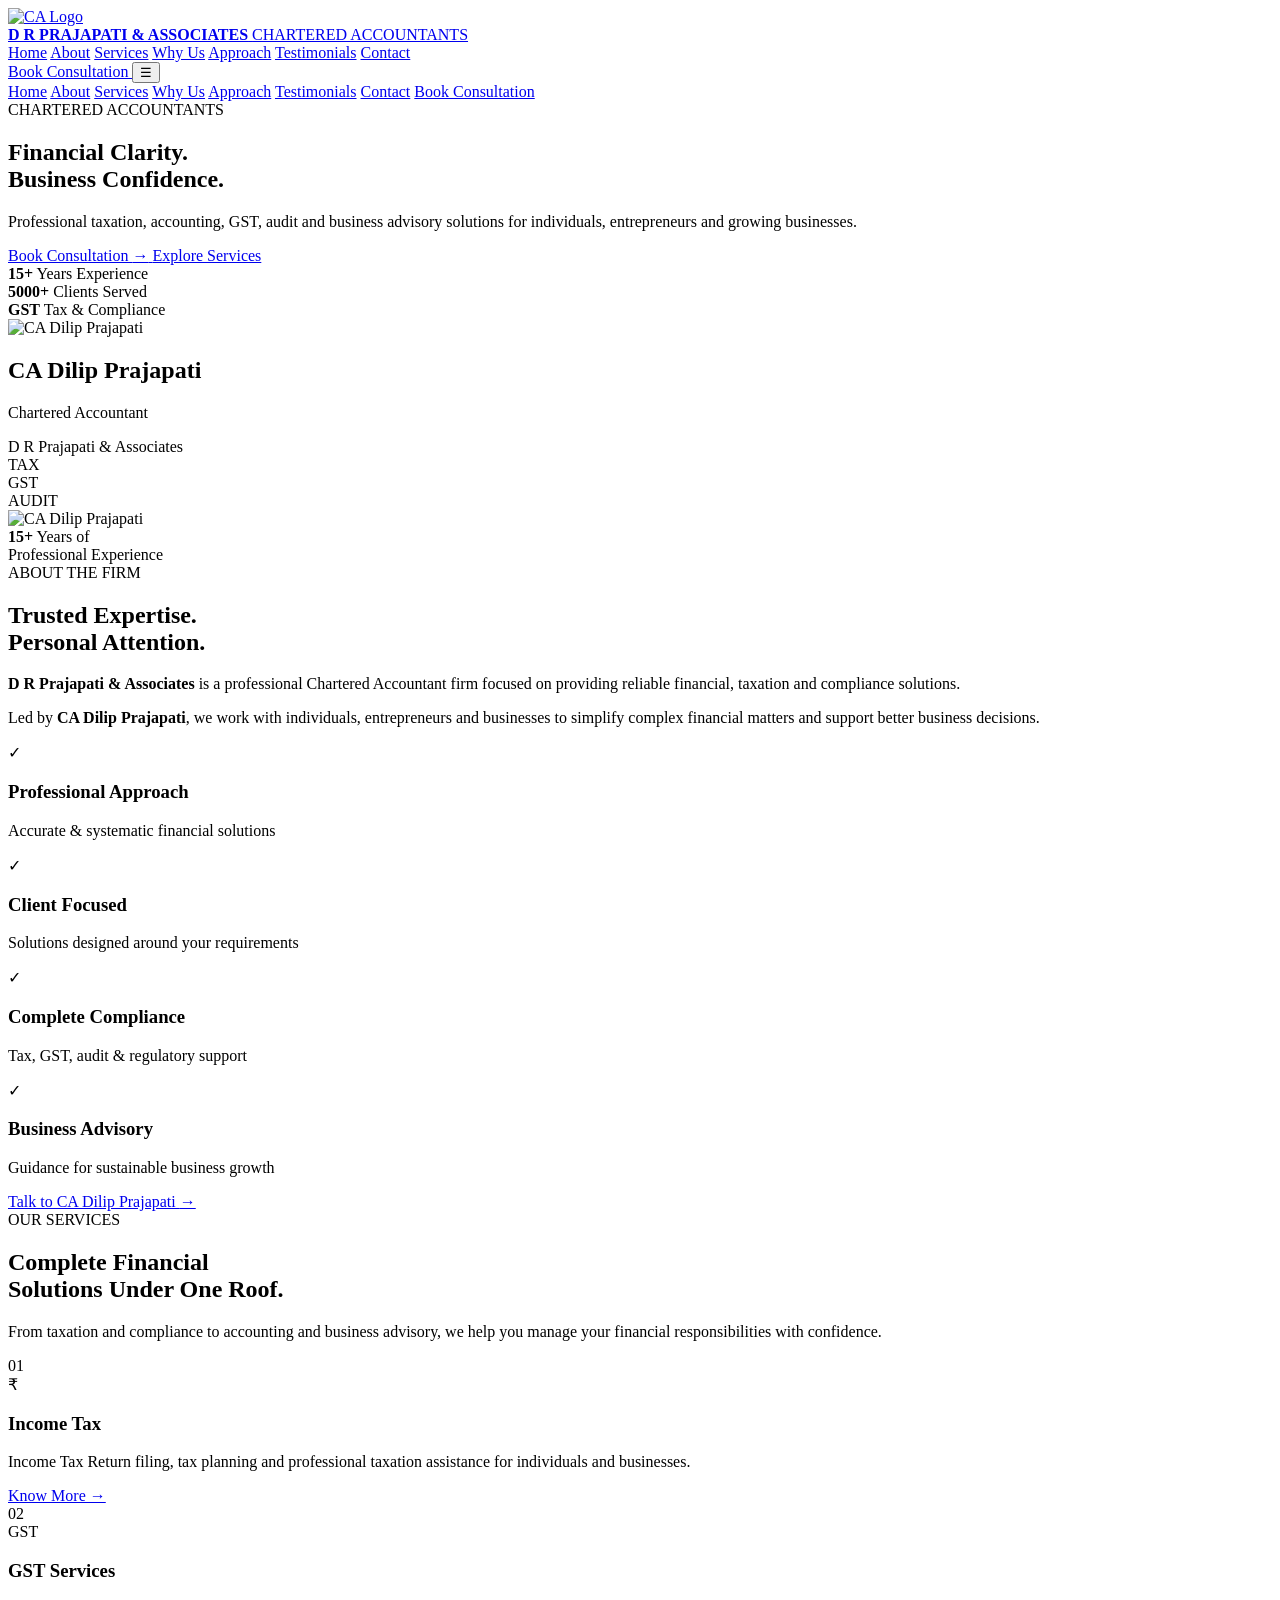
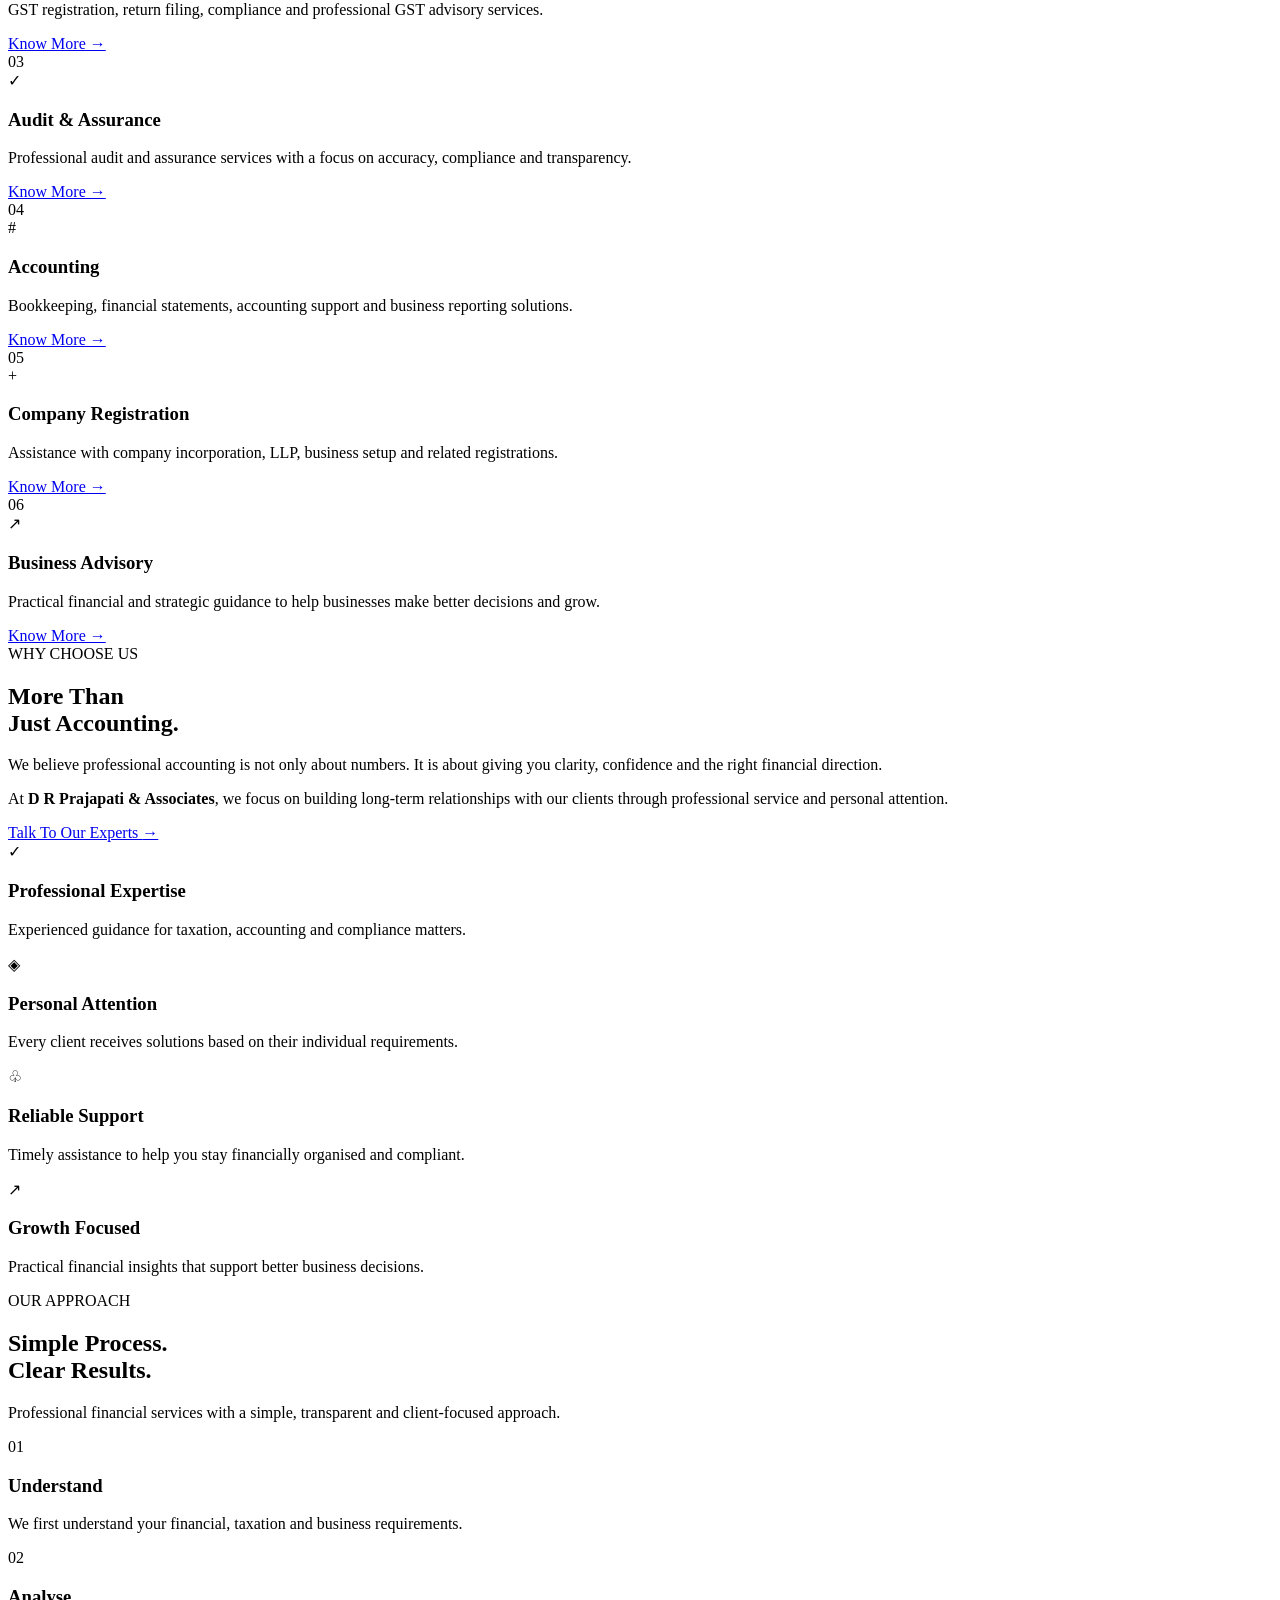
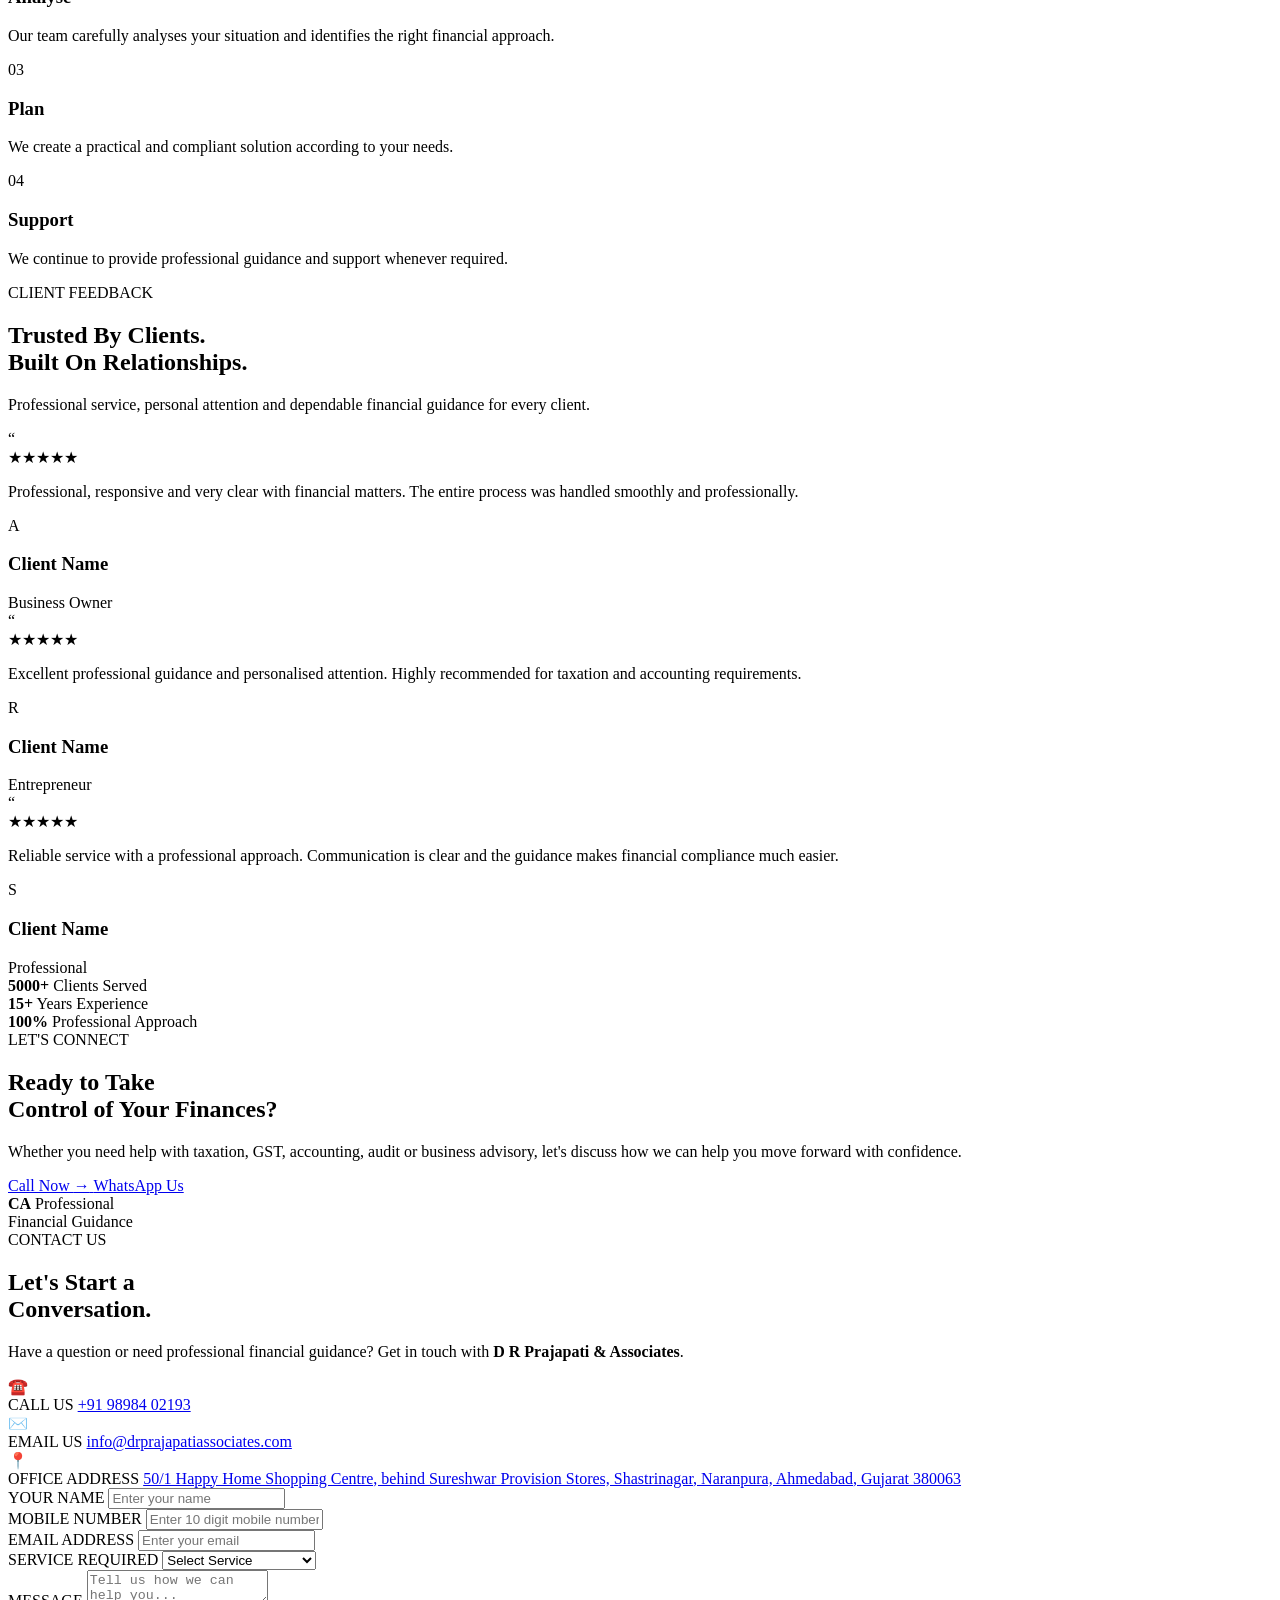
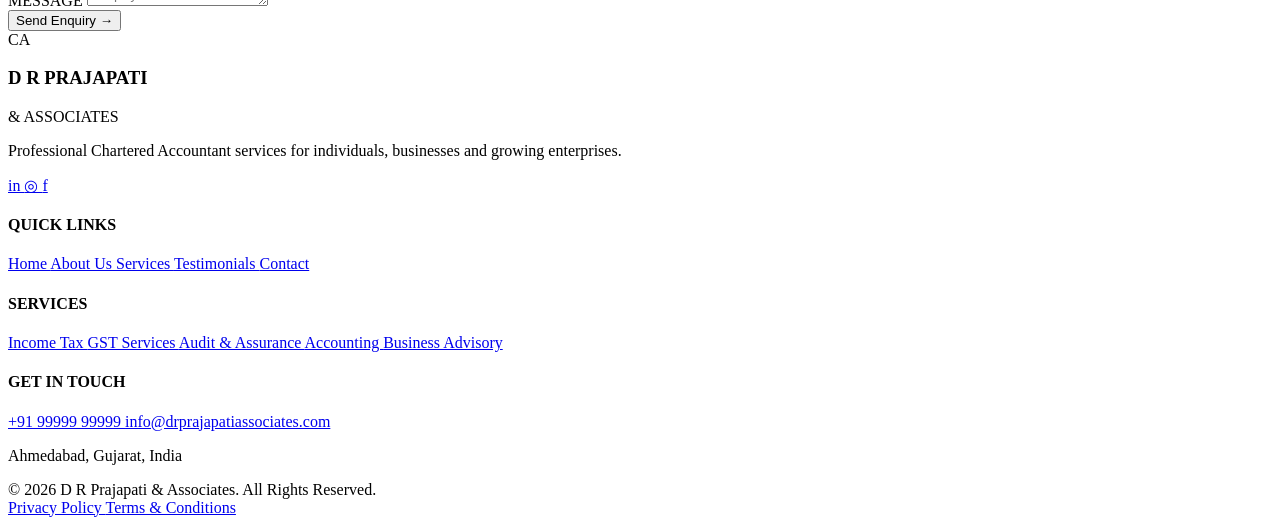
==== index.html @ f6b174c1 "Rename CAWEB NEW/index.html to index.html" ====
<!DOCTYPE html>
<html lang="en">

<head>

    <!-- ================= SEO ================= -->

<title>D R Prajapati & Associates | Chartered Accountants</title>

<meta name="description"
      content="D R Prajapati & Associates is a professional Chartered Accountant firm providing taxation, accounting, GST, audit and business advisory services for individuals, entrepreneurs and businesses.">

<meta name="keywords"
      content="D R Prajapati & Associates, Chartered Accountant, CA Dilip Prajapati, CA firm, GST, Income Tax, Tax Consultant, Accounting, Audit, Business Advisory">

<meta name="author"
      content="D R Prajapati & Associates">

<meta name="robots"
      content="index, follow">

<meta name="viewport"
      content="width=device-width, initial-scale=1.0">

<link rel="canonical" href="https://www.yourwebsite.com/">

    <meta charset="UTF-8">
    <meta name="viewport" content="width=device-width, initial-scale=1.0">

    <link rel="icon" type="image/png" href="images/logo.png">

    <link rel="stylesheet" href="style.css">

    <!-- ================= SOCIAL SEO ================= -->

<meta property="og:title"
      content="D R Prajapati & Associates | Chartered Accountants">

<meta property="og:description"
      content="Professional taxation, accounting, GST, audit and business advisory solutions.">

<meta property="og:type" content="website">

<meta property="og:image"
      content="images/logo.png">

<meta property="og:url"
      content="https://www.yourwebsite.com/">
</head>

<body>

    <!-- ================= HEADER ================= -->

    <header class="navbar">

        <div class="nav-container">

            <a href="#home" class="brand">

                <img src="images/logo.png" alt="CA Logo">

                <div class="brand-text">
                    <strong>D R PRAJAPATI & ASSOCIATES</strong>
                    <span>CHARTERED ACCOUNTANTS</span>
                </div>

            </a>


            <nav class="nav-menu">

    <a href="#home" class="active">Home</a>

    <a href="#about">About</a>

    <a href="#services">Services</a>

    <a href="#why">Why Us</a>

    <a href="#approach">Approach</a>

    <a href="#testimonials">Testimonials</a>

    <a href="#contact">Contact</a>
</nav>


            <a href="#contactForm" class="consult-btn">
                Book Consultation
            </a>
    <button class="mobile-menu-btn" id="mobileMenuBtn" type="button">
    ☰
</button>
        </div>
        <div class="mobile-menu" id="mobileMenu">

    <a href="#home">Home</a>
    <a href="#about">About</a>
    <a href="#services">Services</a>
    <a href="#why">Why Us</a>
    <a href="#approach">Approach</a>
    <a href="#testimonials">Testimonials</a>
    <a href="#contact">Contact</a>

    <a href="#contactForm" class="mobile-consult-btn">
        Book Consultation
    </a>

</div>

    </header>


    <!-- ================= HERO ================= -->

    <section class="hero" id="home">

        <div class="hero-container">


            <!-- LEFT -->

            <div class="hero-content">

                <div class="eyebrow">
                    <span></span>
                    CHARTERED ACCOUNTANTS
                </div>


                <h1>
                    Financial Clarity.
                    <br>
                    <strong>Business Confidence.</strong>
                </h1>


                <p>
                    Professional taxation, accounting, GST, audit
                    and business advisory solutions for individuals,
                    entrepreneurs and growing businesses.
                </p>


                <div class="hero-buttons">

                    <a href="#contact" class="primary-btn">
                        Book Consultation
                        <span>→</span>
                    </a>

                    <a href="#services" class="secondary-btn">
                        Explore Services
                    </a>

                </div>


                <!-- STATS -->

                <div class="stats">

                    <div class="stat">
                        <strong>15+</strong>
                        <span>Years Experience</span>
                    </div>

                    <div class="divider"></div>

                    <div class="stat">
                        <strong>5000+</strong>
                        <span>Clients Served</span>
                    </div>

                    <div class="divider"></div>

                    <div class="stat">
                        <strong>GST</strong>
                        <span>Tax & Compliance</span>
                    </div>

                </div>

            </div>


            <!-- RIGHT PHOTO -->

            <div class="hero-visual">

                <div class="circle-bg"></div>

                <div class="outer-ring"></div>


                <div class="ca-photo">

                    <img
                        src="images/ca1.jpg"
                        alt="CA Dilip Prajapati"
                    >

                </div>


                <!-- PHOTO NAME -->

                <div class="ca-name">

                    <h2>CA Dilip Prajapati</h2>

                    <p>Chartered Accountant</p>

                    <span>D R Prajapati & Associates</span>

                </div>


                <!-- FLOATING TAGS -->

                <div class="service-tag tax">
                    TAX
                </div>

                <div class="service-tag gst">
                    GST
                </div>

                <div class="service-tag audit">
                    AUDIT
                </div>

            </div>

        </div>

    </section>


    <!-- ABOUT WILL COME NEXT -->

    <!-- ================= ABOUT ================= -->

<section class="about-section" id="about">

    <div class="about-container">

        <!-- LEFT IMAGE -->

        <div class="about-visual">

            <div class="about-shape"></div>

            <div class="about-photo">

                <img
                    src="images/ca2.jpg"
                    alt="CA Dilip Prajapati"
                >

            </div>

            <div class="about-experience">

                <strong>15+</strong>

                <span>Years of<br>Professional Experience</span>

            </div>

        </div>


        <!-- RIGHT CONTENT -->

        <div class="about-content">

            <div class="section-label">
                ABOUT THE FIRM
            </div>

            <h2>
                Trusted Expertise.
                <br>
                <strong>Personal Attention.</strong>
            </h2>

            <p class="about-intro">

                <strong>D R Prajapati & Associates</strong> is a
                professional Chartered Accountant firm focused on
                providing reliable financial, taxation and compliance
                solutions.

            </p>

            <p>

                Led by <strong>CA Dilip Prajapati</strong>, we work with
                individuals, entrepreneurs and businesses to simplify
                complex financial matters and support better business
                decisions.

            </p>


            <!-- HIGHLIGHTS -->

            <div class="about-highlights">

                <div class="highlight">

                    <div class="highlight-icon">
                        ✓
                    </div>

                    <div>
                        <h3>Professional Approach</h3>
                        <p>Accurate & systematic financial solutions</p>
                    </div>

                </div>


                <div class="highlight">

                    <div class="highlight-icon">
                        ✓
                    </div>

                    <div>
                        <h3>Client Focused</h3>
                        <p>Solutions designed around your requirements</p>
                    </div>

                </div>


                <div class="highlight">

                    <div class="highlight-icon">
                        ✓
                    </div>

                    <div>
                        <h3>Complete Compliance</h3>
                        <p>Tax, GST, audit & regulatory support</p>
                    </div>

                </div>


                <div class="highlight">

                    <div class="highlight-icon">
                        ✓
                    </div>

                    <div>
                        <h3>Business Advisory</h3>
                        <p>Guidance for sustainable business growth</p>
                    </div>

                </div>

            </div>


            <a href="#contact" class="about-button">
                Talk to CA Dilip Prajapati
                <span>→</span>
            </a>

        </div>

    </div>

</section>

<!-- ================= SERVICES ================= -->
 

<section class="services-section" id="services">

    <div class="services-container">

        <div class="services-heading">

            <div class="section-label">
                OUR SERVICES
            </div>

            <h2>
                Complete Financial
                <br>
                <strong>Solutions Under One Roof.</strong>
            </h2>

            <p>
                From taxation and compliance to accounting and
                business advisory, we help you manage your
                financial responsibilities with confidence.
            </p>

        </div>


        <div class="services-grid">


            <!-- 01 -->

            <div class="service-card featured">

                <div class="service-number">
                    01
                </div>

                <div class="service-icon">
                    ₹
                </div>

                <h3>
                    Income Tax
                </h3>

                <p>
                    Income Tax Return filing, tax planning and
                    professional taxation assistance for
                    individuals and businesses.
                </p>

                <a href="#contact">
                    Know More →
                </a>

            </div>


            <!-- 02 -->

            <div class="service-card">

                <div class="service-number">
                    02
                </div>

                <div class="service-icon">
                    GST
                </div>

                <h3>
                    GST Services
                </h3>

                <p>
                    GST registration, return filing, compliance
                    and professional GST advisory services.
                </p>

                <a href="#contact">
                    Know More →
                </a>

            </div>


            <!-- 03 -->

            <div class="service-card">

                <div class="service-number">
                    03
                </div>

                <div class="service-icon">
                    ✓
                </div>

                <h3>
                    Audit & Assurance
                </h3>

                <p>
                    Professional audit and assurance services
                    with a focus on accuracy, compliance and
                    transparency.
                </p>

                <a href="#contact">
                    Know More →
                </a>

            </div>


            <!-- 04 -->

            <div class="service-card">

                <div class="service-number">
                    04
                </div>

                <div class="service-icon">
                    #
                </div>

                <h3>
                    Accounting
                </h3>

                <p>
                    Bookkeeping, financial statements, accounting
                    support and business reporting solutions.
                </p>

                <a href="#contact">
                    Know More →
                </a>

            </div>


            <!-- 05 -->

            <div class="service-card">

                <div class="service-number">
                    05
                </div>

                <div class="service-icon">
                    +
                </div>

                <h3>
                    Company Registration
                </h3>

                <p>
                    Assistance with company incorporation, LLP,
                    business setup and related registrations.
                </p>

                <a href="#contact">
                    Know More →
                </a>

            </div>


            <!-- 06 -->

            <div class="service-card">

                <div class="service-number">
                    06
                </div>

                <div class="service-icon">
                    ↗
                </div>

                <h3>
                    Business Advisory
                </h3>

                <p>
                    Practical financial and strategic guidance
                    to help businesses make better decisions
                    and grow.
                </p>

                <a href="#contact">
                    Know More →
                </a>

            </div>

        </div>

    </div>

</section>

<!-- ================= WHY CHOOSE US ================= -->

<section class="why-section" id="why">

    <div class="why-container">

        <!-- LEFT -->

        <div class="why-content">

            <div class="section-label">
                WHY CHOOSE US
            </div>

            <h2>
                More Than
                <br>
                <strong>Just Accounting.</strong>
            </h2>

            <p>
                We believe professional accounting is not only about
                numbers. It is about giving you clarity, confidence
                and the right financial direction.
            </p>

            <p>
                At <strong>D R Prajapati & Associates</strong>, we focus
                on building long-term relationships with our clients
                through professional service and personal attention.
            </p>

            <a href="#contact" class="why-button">
                Talk To Our Experts
                <span>→</span>
            </a>

        </div>


        <!-- RIGHT -->

        <div class="why-grid">

            <div class="why-card">

                <div class="why-icon">
                    ✓
                </div>

                <h3>
                    Professional Expertise
                </h3>

                <p>
                    Experienced guidance for taxation,
                    accounting and compliance matters.
                </p>

            </div>


            <div class="why-card green-card">

                <div class="why-icon">
                    ◈
                </div>

                <h3>
                    Personal Attention
                </h3>

                <p>
                    Every client receives solutions
                    based on their individual requirements.
                </p>

            </div>


            <div class="why-card green-card">

                <div class="why-icon">
                    ♧
                </div>

                <h3>
                    Reliable Support
                </h3>

                <p>
                    Timely assistance to help you stay
                    financially organised and compliant.
                </p>

            </div>


            <div class="why-card">

                <div class="why-icon">
                    ↗
                </div>

                <h3>
                    Growth Focused
                </h3>

                <p>
                    Practical financial insights that
                    support better business decisions.
                </p>

            </div>

        </div>

    </div>

</section>
<!-- ================= OUR APPROACH ================= -->

<section class="approach-section" id="approach">

    <div class="approach-container">

        <div class="approach-heading">

            <div class="section-label">
                OUR APPROACH
            </div>

            <h2>
                Simple Process.
                <br>
                <strong>Clear Results.</strong>
            </h2>

            <p>
                Professional financial services with a simple,
                transparent and client-focused approach.
            </p>

        </div>


        <div class="approach-steps">

            <!-- STEP 01 -->

            <div class="approach-step">

                <div class="step-number">
                    01
                </div>

                <div class="step-line"></div>

                <div class="step-content">

                    <h3>
                        Understand
                    </h3>

                    <p>
                        We first understand your financial,
                        taxation and business requirements.
                    </p>

                </div>

            </div>


            <!-- STEP 02 -->

            <div class="approach-step">

                <div class="step-number">
                    02
                </div>

                <div class="step-line"></div>

                <div class="step-content">

                    <h3>
                        Analyse
                    </h3>

                    <p>
                        Our team carefully analyses your
                        situation and identifies the right
                        financial approach.
                    </p>

                </div>

            </div>


            <!-- STEP 03 -->

            <div class="approach-step">

                <div class="step-number">
                    03
                </div>

                <div class="step-line"></div>

                <div class="step-content">

                    <h3>
                        Plan
                    </h3>

                    <p>
                        We create a practical and compliant
                        solution according to your needs.
                    </p>

                </div>

            </div>


            <!-- STEP 04 -->

            <div class="approach-step">

                <div class="step-number">
                    04
                </div>

                <div class="step-content">

                    <h3>
                        Support
                    </h3>

                    <p>
                        We continue to provide professional
                        guidance and support whenever required.
                    </p>

                </div>

            </div>

        </div>

    </div>

</section>

    <!-- ================= TESTIMONIALS ================= -->

<section class="testimonials-section" id="testimonials">

    <div class="testimonials-container">

        <div class="testimonials-heading">

            <div class="section-label">
                CLIENT FEEDBACK
            </div>

            <h2>
                Trusted By Clients.
                <br>
                <strong>Built On Relationships.</strong>
            </h2>

            <p>
                Professional service, personal attention and
                dependable financial guidance for every client.
            </p>

        </div>


        <div class="testimonial-grid">

            <!-- TESTIMONIAL 1 -->

            <div class="testimonial-card">

                <div class="quote-mark">“</div>

                <div class="stars">
                    ★★★★★
                </div>

                <p class="testimonial-text">
                    Professional, responsive and very clear with
                    financial matters. The entire process was
                    handled smoothly and professionally.
                </p>

                <div class="client">

                    <div class="client-avatar">
                        A
                    </div>

                    <div>
                        <h3>Client Name</h3>
                        <span>Business Owner</span>
                    </div>

                </div>

            </div>


            <!-- TESTIMONIAL 2 -->

            <div class="testimonial-card featured-testimonial">

                <div class="quote-mark">“</div>

                <div class="stars">
                    ★★★★★
                </div>

                <p class="testimonial-text">
                    Excellent professional guidance and
                    personalised attention. Highly recommended
                    for taxation and accounting requirements.
                </p>

                <div class="client">

                    <div class="client-avatar">
                        R
                    </div>

                    <div>
                        <h3>Client Name</h3>
                        <span>Entrepreneur</span>
                    </div>

                </div>

            </div>


            <!-- TESTIMONIAL 3 -->

            <div class="testimonial-card">

                <div class="quote-mark">“</div>

                <div class="stars">
                    ★★★★★
                </div>

                <p class="testimonial-text">
                    Reliable service with a professional approach.
                    Communication is clear and the guidance makes
                    financial compliance much easier.
                </p>

                <div class="client">

                    <div class="client-avatar">
                        S
                    </div>

                    <div>
                        <h3>Client Name</h3>
                        <span>Professional</span>
                    </div>

                </div>

            </div>

        </div>


        <!-- TRUST STRIP -->

        <div class="testimonial-trust">

            <div>
                <strong>5000+</strong>
                <span>Clients Served</span>
            </div>

            <div>
                <strong>15+</strong>
                <span>Years Experience</span>
            </div>

            <div>
                <strong>100%</strong>
                <span>Professional Approach</span>
            </div>

        </div>

    </div>

</section>

   <!-- ================= CTA + CONTACT ================= -->

<section class="contact-section" id="contact">

    <!-- CTA -->

    <div class="cta-box">

        <div class="cta-content">

            <div class="section-label">
                LET'S CONNECT
            </div>

            <h2>
                Ready to Take
                <br>
                <strong>Control of Your Finances?</strong>
            </h2>

            <p>
                Whether you need help with taxation, GST, accounting,
                audit or business advisory, let's discuss how we can
                help you move forward with confidence.
            </p>

            <div class="cta-buttons">

                <a href="tel:+919316481061" class="cta-primary">
                    Call Now
                    <span>→</span>
                </a>

                <a href="https://wa.me/919316481061"
                   class="cta-secondary"
                   target="_blank">
                    WhatsApp Us
                </a>

            </div>

        </div>

        <div class="cta-decoration">

            <div class="cta-circle"></div>

            <div class="cta-badge">
                <strong>CA</strong>
                <span>Professional<br>Financial Guidance</span>
            </div>

        </div>

    </div>


    <!-- CONTACT -->

    <div class="contact-container">

        <!-- LEFT -->

        <div class="contact-info">

            <div class="section-label">
                CONTACT US
            </div>

            <h2>
                Let's Start a
                <br>
                <strong>Conversation.</strong>
            </h2>

            <p>
                Have a question or need professional financial
                guidance? Get in touch with
                <strong>D R Prajapati & Associates</strong>.
            </p>


            <div class="contact-details">

                <!-- PHONE -->

                <div class="contact-item">

                    <div class="contact-icon">
                        ☎️
                    </div>

                    <div>
                        <span>CALL US</span>
                        <a href="tel:+919999999999">
                            +91 98984 02193
                        </a>
                    </div>

                </div>


                <!-- EMAIL -->

                <div class="contact-item">

                    <div class="contact-icon">
                        ✉️
                    </div>

                    <div>
                        <span>EMAIL US</span>
                        <a href="mailto:info@drprajapatiassociates.com">
                            info@drprajapatiassociates.com
                        </a>
                    </div>

                </div>


                <!-- ADDRESS -->

                <div class="contact-item">
    <div class="contact-icon">
        📍
    </div>

    <div>
        <span>OFFICE ADDRESS</span>

        <a
            href="https://maps.app.goo.gl/WDJ8i8mLW8AB9NQh6"
            target="_blank"
            rel="noopener noreferrer"
            class="address-link"
        >
            50/1 Happy Home Shopping Centre, behind Sureshwar Provision Stores, Shastrinagar, Naranpura, Ahmedabad, Gujarat 380063
        </a>
    </div>
</div>

            </div>

        </div>


        <!-- RIGHT FORM -->

        <form id="contactForm">

    <div class="form-row">

        <div class="form-group">
            <label>YOUR NAME</label>
            <input
                type="text"
                id="name"
                placeholder="Enter your name"
                required
            >
        </div>

        <div class="form-group">
            <label>MOBILE NUMBER</label>
            <input
    type="tel"
    id="phone"
    placeholder="Enter 10 digit mobile number"
    inputmode="numeric"
    pattern="[0-9]{10}"
    maxlength="10"
    required
>
        </div>

    </div>


    <div class="form-row">

        <div class="form-group">
            <label>EMAIL ADDRESS</label>
            <input
                type="email"
                id="email"
                placeholder="Enter your email"
                required
            >
        </div>

        <div class="form-group">
            <label>SERVICE REQUIRED</label>

            <select id="service" required>

                <option value="">Select Service</option>

                <option>Income Tax</option>
                <option>GST</option>
                <option>Accounting</option>
                <option>Audit</option>
                <option>Company Registration</option>
                <option>ROC Compliance</option>
                <option>Business Advisory</option>
                <option>Other</option>

            </select>

        </div>

    </div>


    <div class="form-group">

        <label>MESSAGE</label>

        <textarea
            id="message"
            placeholder="Tell us how we can help you..."
            required
        ></textarea>

    </div>


    <button
        type="submit"
        class="form-submit"
    >
        Send Enquiry
        <span>→</span>
    </button>

</form>

    </div>

</section>


    <script src="script.js"></script>
    <!-- ================= FOOTER ================= -->

<footer class="site-footer">

    <div class="footer-container">

        <!-- BRAND -->

        <div class="footer-brand">

            <div class="footer-logo">

                <div class="footer-logo-mark">
                    CA
                </div>

                <div>
                    <h3>D R PRAJAPATI</h3>
                    <span>& ASSOCIATES</span>
                </div>

            </div>

            <p>
                Professional Chartered Accountant services for
                individuals, businesses and growing enterprises.
            </p>

            <div class="footer-socials">

                <a href="#" aria-label="LinkedIn">
                    in
                </a>

                <a href="#" aria-label="Instagram">
                    ◎
                </a>

                <a href="#" aria-label="Facebook">
                    f
                </a>

            </div>

        </div>


        <!-- QUICK LINKS -->

        <div class="footer-column">

            <h4>
                QUICK LINKS
            </h4>

            <a href="#home">
                Home
            </a>

            <a href="#about">
                About Us
            </a>

            <a href="#services">
                Services
            </a>

            <a href="#testimonials">
                Testimonials
            </a>

            <a href="#contact">
                Contact
            </a>

        </div>


        <!-- SERVICES -->

        <div class="footer-column">

            <h4>
                SERVICES
            </h4>

            <a href="#services">
                Income Tax
            </a>

            <a href="#services">
                GST Services
            </a>

            <a href="#services">
                Audit & Assurance
            </a>

            <a href="#services">
                Accounting
            </a>

            <a href="#services">
                Business Advisory
            </a>

        </div>


        <!-- CONTACT -->

        <div class="footer-column footer-contact">

            <h4>
                GET IN TOUCH
            </h4>

            <a href="tel:+919999999999">
                +91 99999 99999
            </a>

            <a href="mailto:info@drprajapatiassociates.com">
                info@drprajapatiassociates.com
            </a>

            <p>
                Ahmedabad, Gujarat,
                India
            </p>

        </div>

    </div>


    <!-- BOTTOM -->

    <div class="footer-bottom">

        <div>
            © 2026 D R Prajapati & Associates.
            All Rights Reserved.
        </div>

        <div class="footer-bottom-links">

            <a href="#">
                Privacy Policy
            </a>

            <a href="#">
                Terms & Conditions
            </a>

        </div>

    </div>

</footer>

</body>

</html>
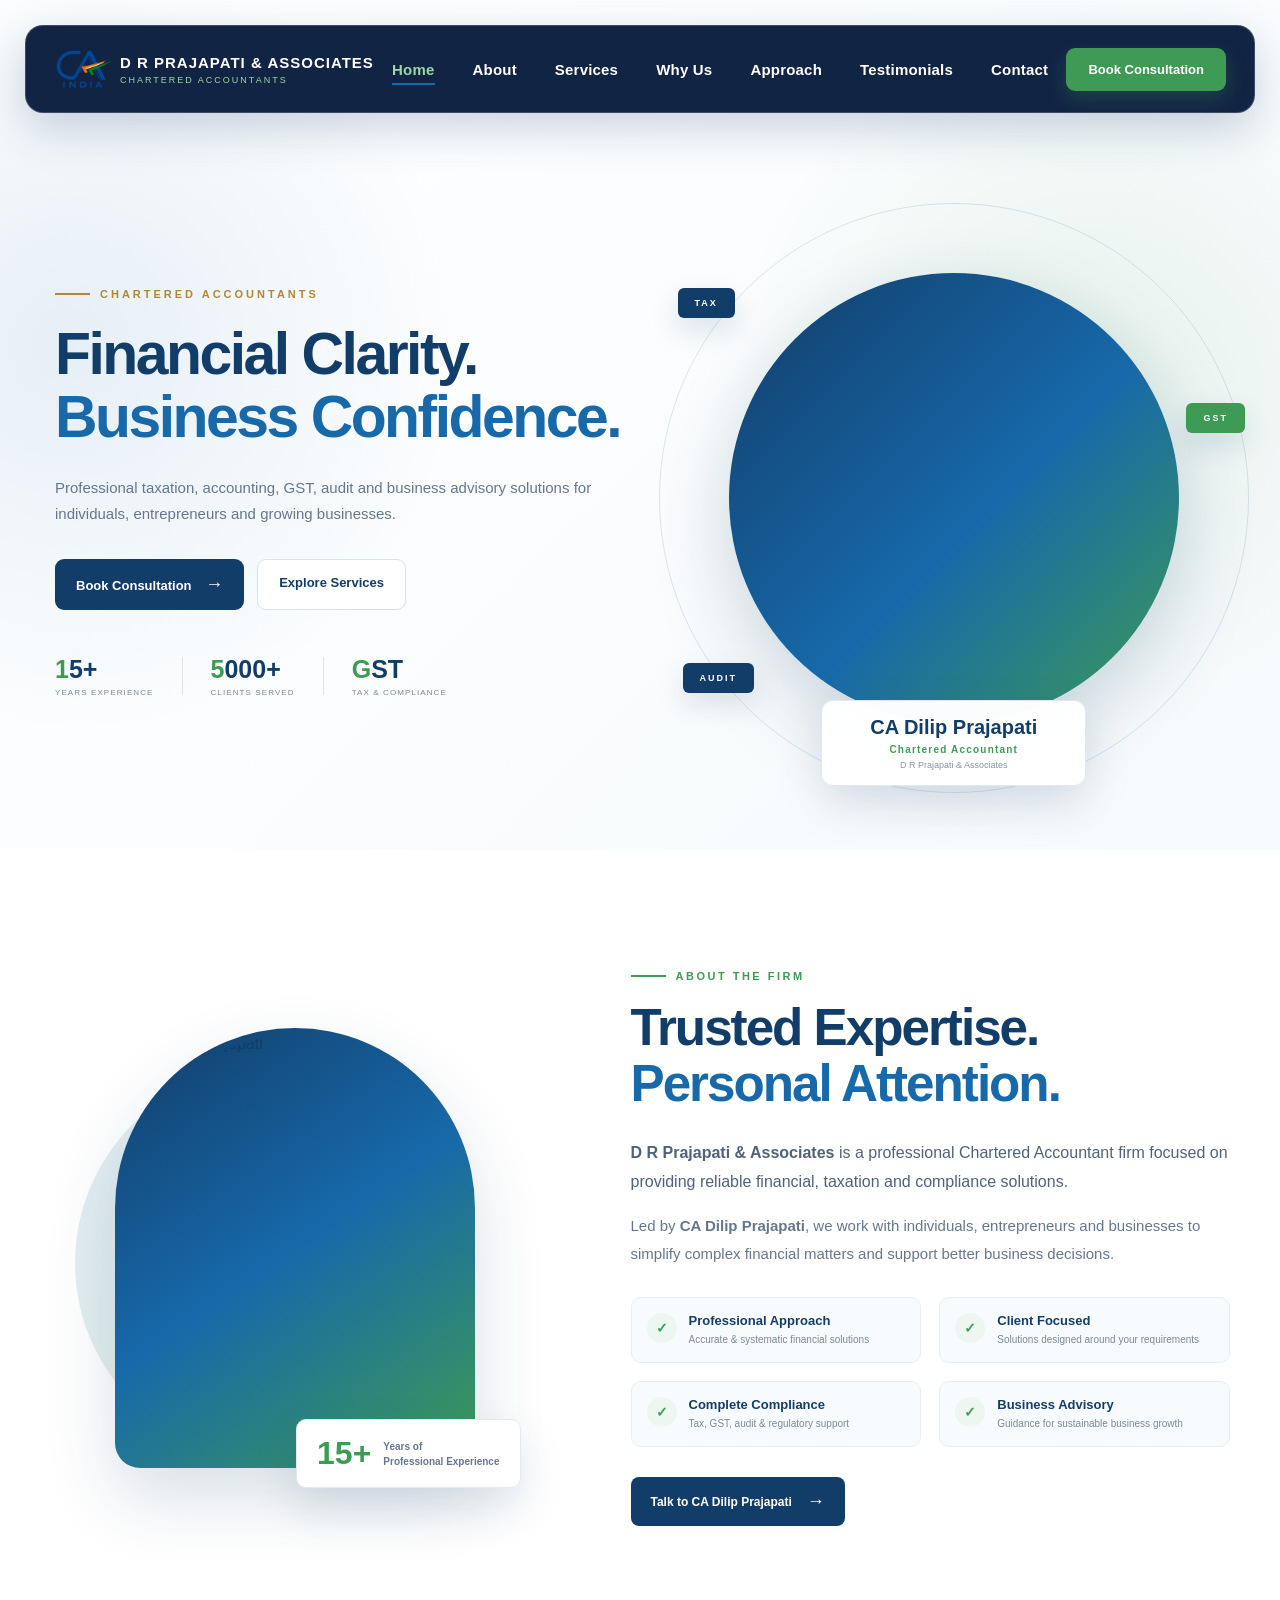
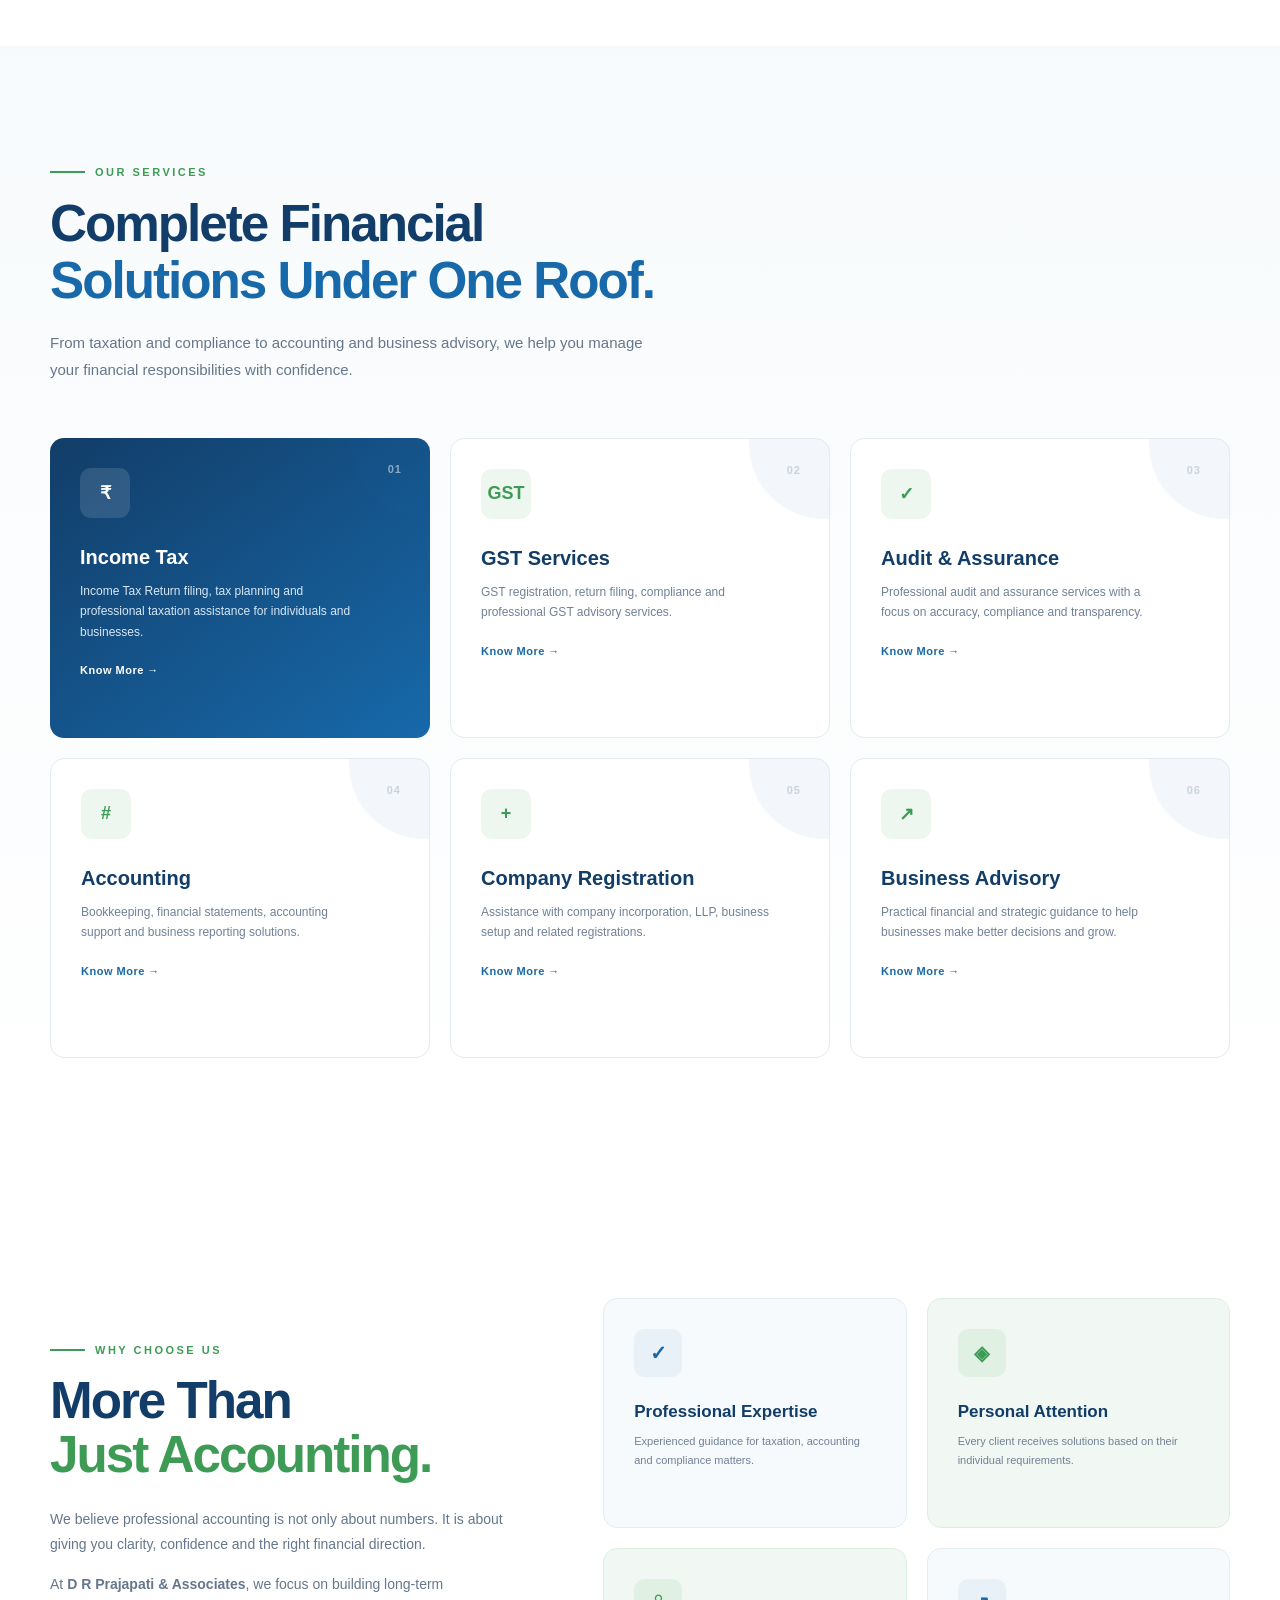
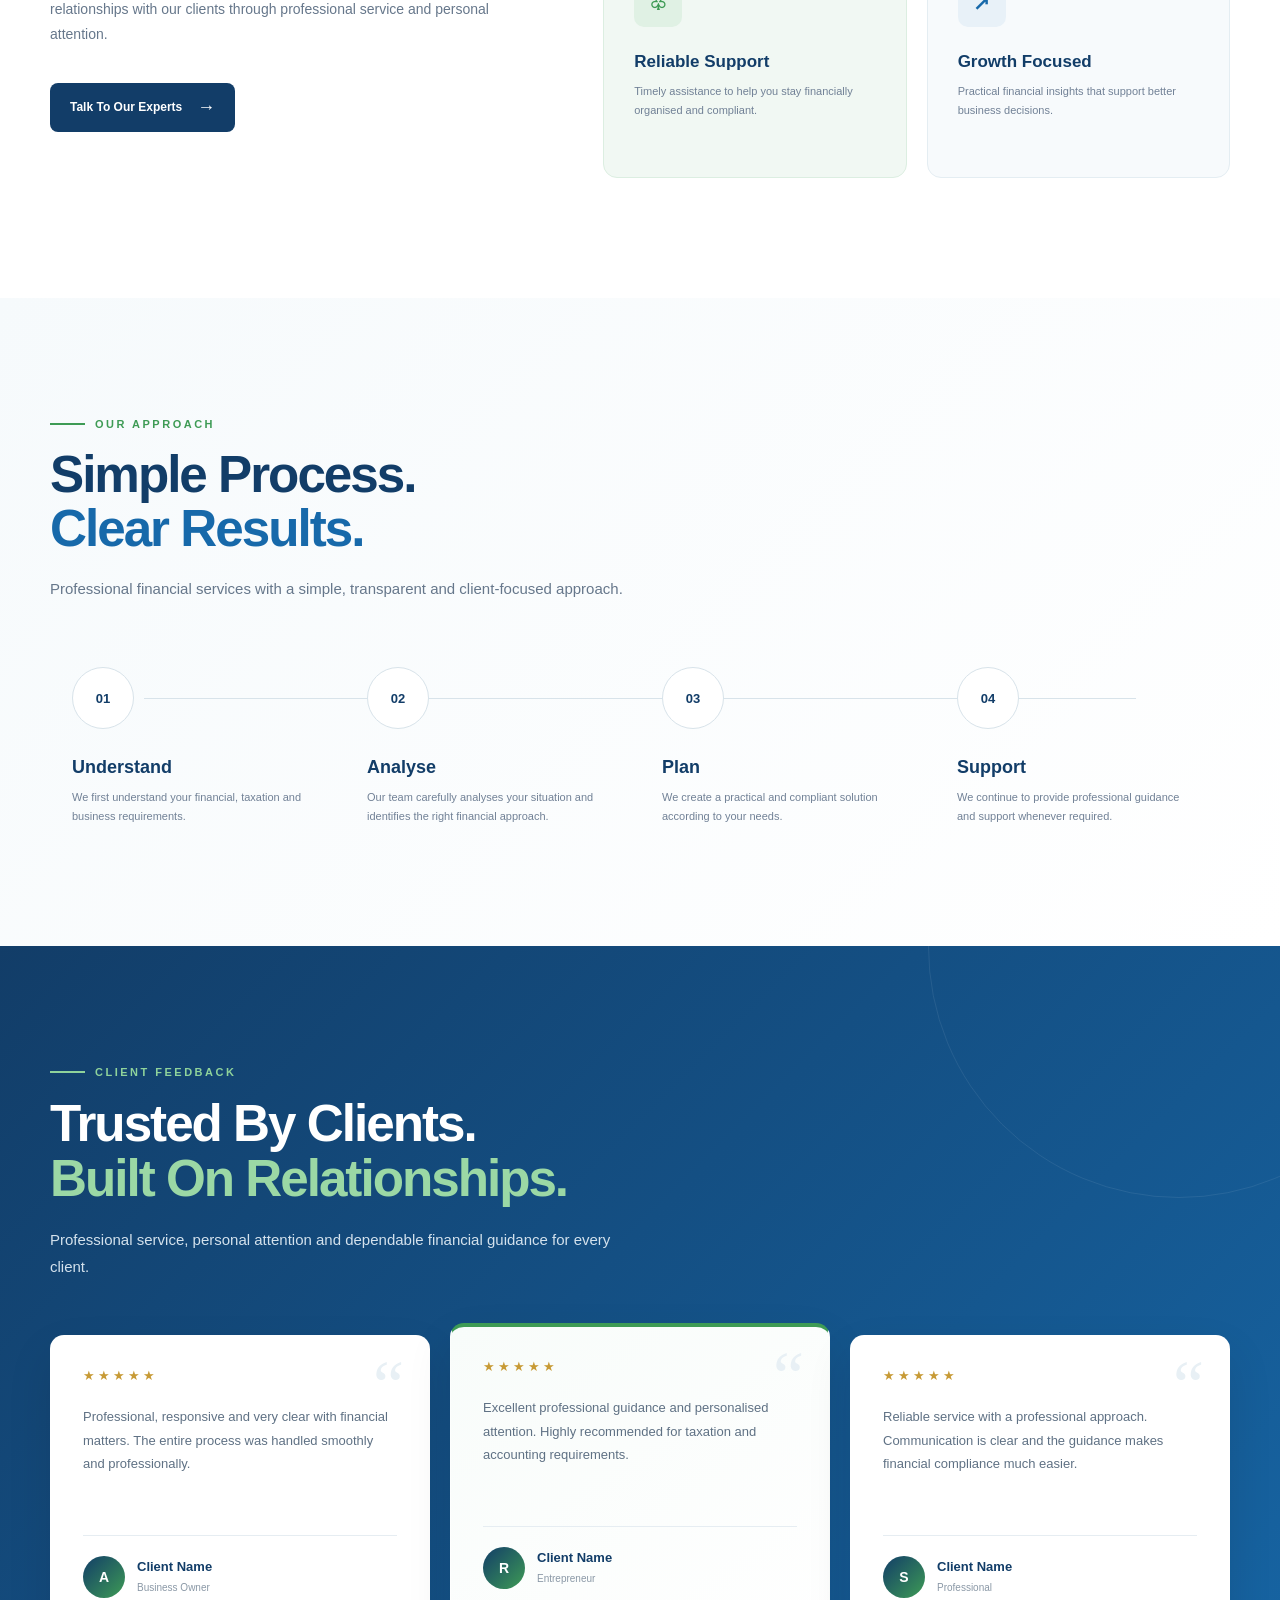
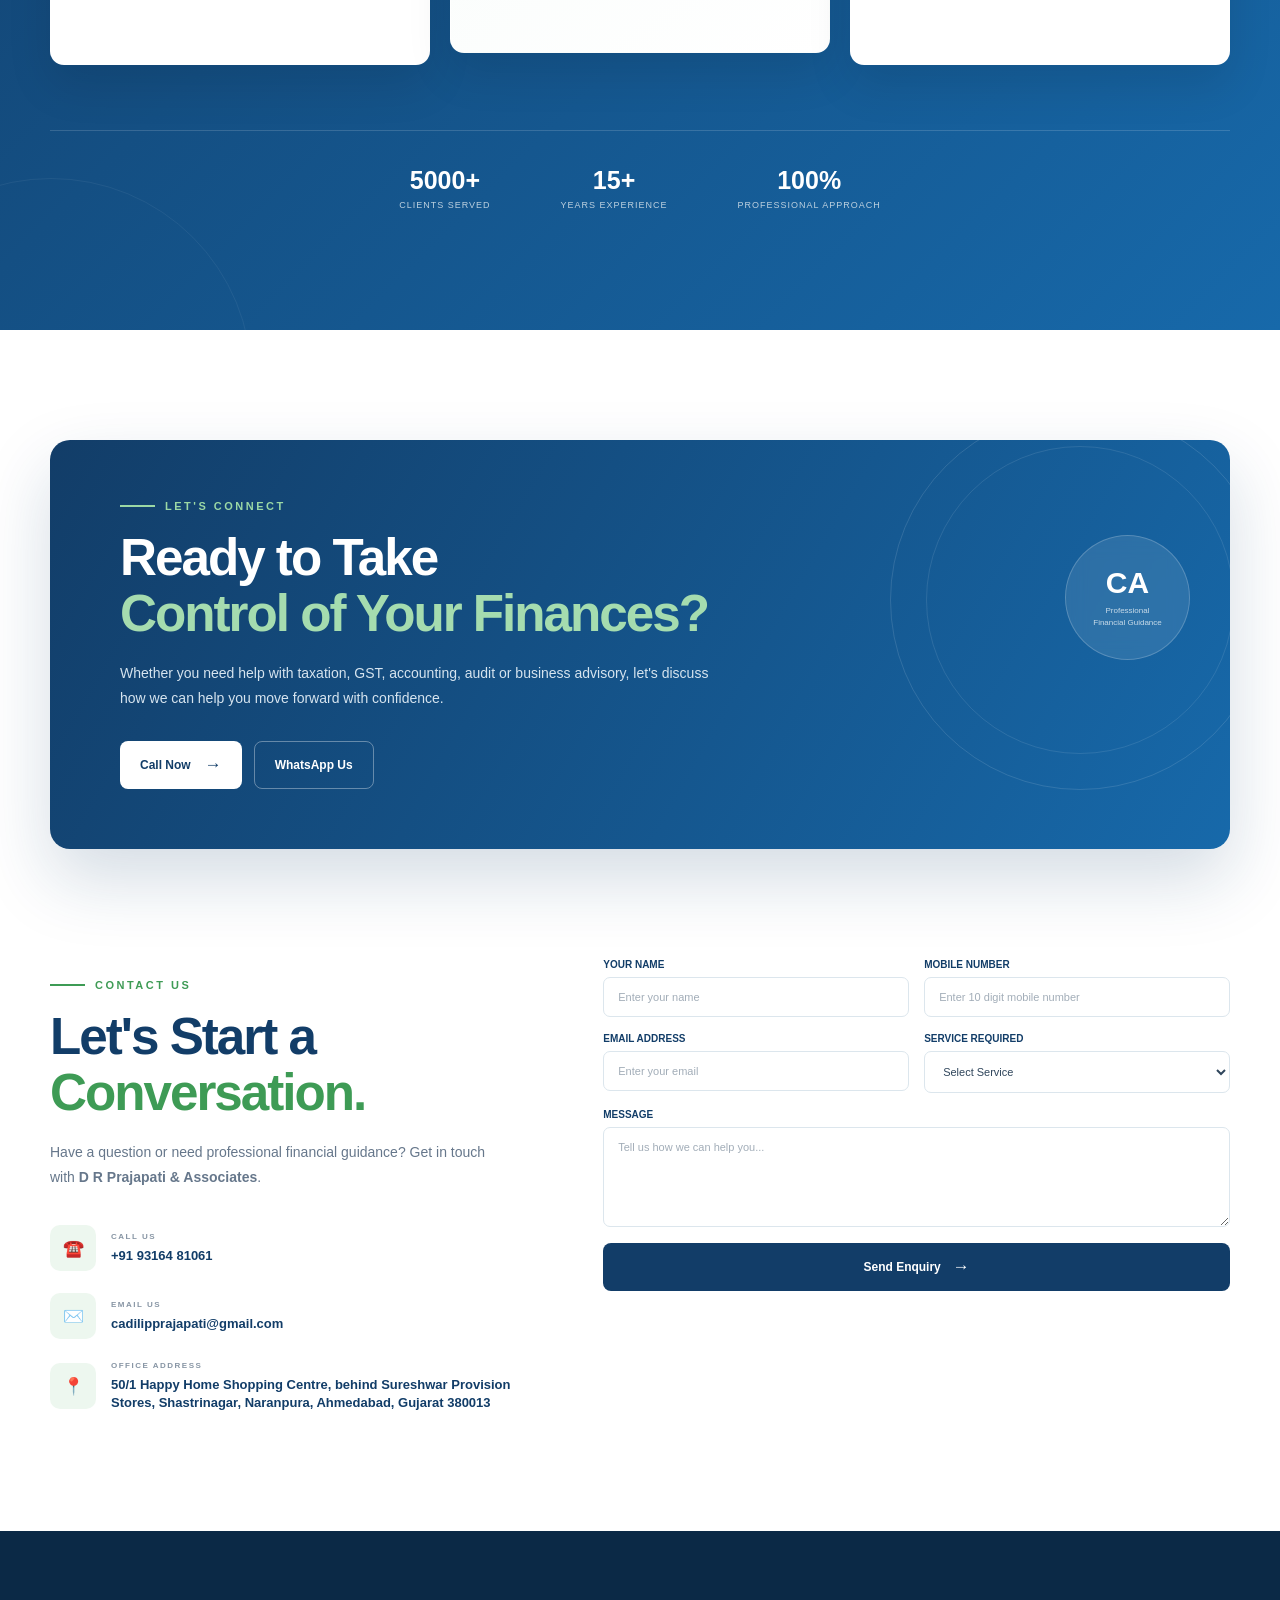
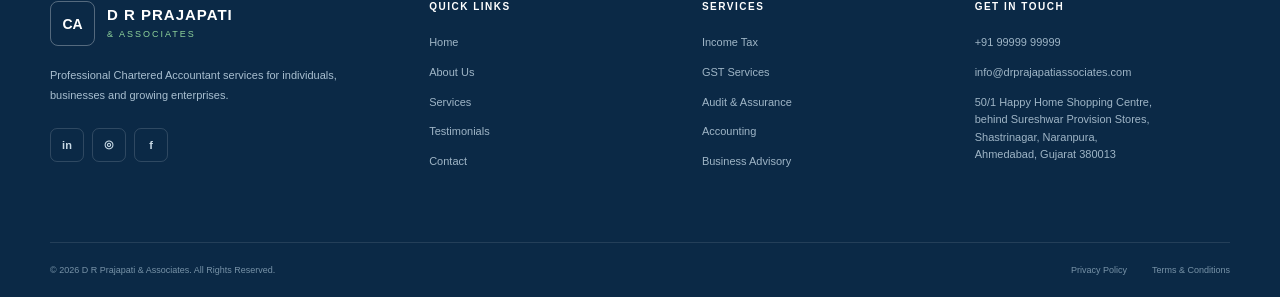
==== commit ede99fe1: "Update index.html" ====
--- a/index.html
+++ b/index.html
@@ -1086,8 +1086,8 @@
 
                     <div>
                         <span>CALL US</span>
-                        <a href="tel:+919999999999">
-                            +91 98984 02193
+                        <a href="tel:+919316481061">
+                            +91 93164 81061
                         </a>
                     </div>
 
@@ -1104,8 +1104,8 @@
 
                     <div>
                         <span>EMAIL US</span>
-                        <a href="mailto:info@drprajapatiassociates.com">
-                            info@drprajapatiassociates.com
+                       <a href="mailto:cadilipprajapati@gmail.com">
+                            cadilipprajapati@gmail.com
                         </a>
                     </div>
 
@@ -1128,7 +1128,7 @@
             rel="noopener noreferrer"
             class="address-link"
         >
-            50/1 Happy Home Shopping Centre, behind Sureshwar Provision Stores, Shastrinagar, Naranpura, Ahmedabad, Gujarat 380063
+            50/1 Happy Home Shopping Centre, behind Sureshwar Provision Stores, Shastrinagar, Naranpura, Ahmedabad, Gujarat 380013
         </a>
     </div>
 </div>
@@ -1360,8 +1360,7 @@
             </a>
 
             <p>
-                Ahmedabad, Gujarat,
-                India
+                 50/1 Happy Home Shopping Centre, behind Sureshwar Provision Stores, Shastrinagar, Naranpura, Ahmedabad, Gujarat 380013
             </p>
 
         </div>
--- a/style.css
+++ b/style.css
@@ -0,0 +1,4317 @@
+* {
+    margin: 0;
+    padding: 0;
+    box-sizing: border-box;
+}
+
+html {
+    scroll-behavior: smooth;
+}
+
+body {
+    font-family: Arial, Helvetica, sans-serif;
+    background: #ffffff;
+    color: #123d68;
+}
+
+a {
+    text-decoration: none;
+}
+
+:root {
+    --blue: #123d68;
+    --bright-blue: #1769aa;
+    --green: #3e9b55;
+    --light: #f5f9fc;
+    --text: #172b43;
+    --muted: #66778b;
+}
+
+
+/* ================= HEADER ================= */
+
+.navbar {
+    position: absolute;
+    top: 20px;
+    left: 0;
+    width: 100%;
+    z-index: 100;
+}
+
+.nav-container {
+    width: min(1180px, calc(100% - 40px));
+    height: 72px;
+    margin: auto;
+
+    display: flex;
+    align-items: center;
+    justify-content: space-between;
+
+    padding: 8px 18px;
+
+    background: rgba(255, 255, 255, 0.96);
+
+    border: 1px solid #e3ebf1;
+
+    border-radius: 14px;
+
+    box-shadow: 0 10px 35px rgba(18,61,104,.08);
+}
+
+
+/* BRAND */
+
+.brand {
+    display: flex;
+    align-items: center;
+    gap: 10px;
+}
+
+.brand img {
+    width: 48px;
+    height: 48px;
+    object-fit: contain;
+}
+
+.brand-text {
+    display: flex;
+    flex-direction: column;
+}
+
+.brand-text strong {
+    color: var(--blue);
+    font-size: 13px;
+    letter-spacing: .8px;
+}
+
+.brand-text span {
+    color: var(--green);
+    font-size: 8px;
+    letter-spacing: 1.8px;
+    margin-top: 3px;
+}
+
+
+/* ================= PREMIUM NAV MENU ================= */
+
+.nav-menu {
+    display: flex;
+    align-items: center;
+    gap: 38px;
+}
+
+.nav-menu a {
+    color: #123d68;
+    font-size: 15px;
+    font-weight: 700;
+    letter-spacing: 0.2px;
+    transition: all .25s ease;
+    position: relative;
+}
+
+.nav-menu a:hover,
+.nav-menu a.active {
+    color: #1769aa;
+}
+
+.nav-menu a::after {
+    content: "";
+    position: absolute;
+    left: 0;
+    bottom: -7px;
+    width: 0;
+    height: 2px;
+    background: #1769aa;
+    transition: width .25s ease;
+}
+
+.nav-menu a:hover::after,
+.nav-menu a.active::after {
+    width: 100%;
+}
+
+/* BUTTON */
+
+.consult-btn {
+    background: var(--blue);
+    color: #fff;
+
+    padding: 12px 18px;
+
+    border-radius: 8px;
+
+    font-size: 12px;
+    font-weight: 700;
+
+    transition: .3s;
+}
+
+.consult-btn:hover {
+    background: var(--green);
+}
+
+
+/* ================= HERO ================= */
+
+.hero {
+    min-height: 850px;
+
+    padding-top: 145px;
+
+    display: flex;
+    align-items: center;
+
+    overflow: hidden;
+
+    background:
+        radial-gradient(
+            circle at 85% 45%,
+            rgba(62,155,85,.10),
+            transparent 30%
+        ),
+        radial-gradient(
+            circle at 5% 40%,
+            rgba(23,105,170,.10),
+            transparent 30%
+        ),
+        linear-gradient(
+            135deg,
+            #ffffff,
+            #f6fafc
+        );
+}
+
+.hero-container {
+    width: min(1180px, calc(100% - 40px));
+
+    margin: auto;
+
+    display: grid;
+
+    grid-template-columns: 1fr 1fr;
+
+    align-items: center;
+
+    gap: 60px;
+}
+
+
+/* LEFT */
+
+.hero-content {
+    z-index: 5;
+}
+
+.eyebrow {
+    display: flex;
+    align-items: center;
+    gap: 10px;
+
+    color: #b18736;
+
+    font-size: 11px;
+    font-weight: 800;
+
+    letter-spacing: 3px;
+
+    margin-bottom: 22px;
+}
+
+.eyebrow span {
+    width: 35px;
+    height: 2px;
+    background: #b18736;
+}
+
+.hero-content h1 {
+    font-size: clamp(48px,5vw,72px);
+
+    line-height: 1.04;
+
+    letter-spacing: -3px;
+
+    color: var(--blue);
+}
+
+.hero-content h1 strong {
+    color: var(--bright-blue);
+}
+
+.hero-content > p {
+    max-width: 570px;
+
+    margin-top: 26px;
+
+    color: var(--muted);
+
+    font-size: 16px;
+
+    line-height: 1.8;
+}
+
+
+/* BUTTONS */
+
+.hero-buttons {
+    display: flex;
+    gap: 13px;
+    margin-top: 32px;
+}
+
+.primary-btn,
+.secondary-btn {
+    padding: 15px 21px;
+
+    border-radius: 9px;
+
+    font-size: 13px;
+    font-weight: 700;
+
+    transition: .3s;
+}
+
+.primary-btn {
+    background: var(--blue);
+    color: #fff;
+}
+
+.primary-btn:hover {
+    background: var(--green);
+    transform: translateY(-2px);
+}
+
+.primary-btn span {
+    margin-left: 10px;
+    font-size: 18px;
+}
+
+.secondary-btn {
+    color: var(--blue);
+
+    background: #fff;
+
+    border: 1px solid #d9e2e9;
+}
+
+.secondary-btn:hover {
+    border-color: var(--green);
+    color: var(--green);
+}
+
+
+/* STATS */
+
+.stats {
+    display: flex;
+    align-items: center;
+    gap: 25px;
+
+    margin-top: 50px;
+}
+
+.stat {
+    display: flex;
+    flex-direction: column;
+}
+
+.stat strong {
+    font-size: 26px;
+    color: var(--blue);
+}
+
+.stat strong::first-letter {
+    color: var(--green);
+}
+
+.stat span {
+    margin-top: 4px;
+
+    color: #788899;
+
+    font-size: 9px;
+
+    letter-spacing: 1px;
+
+    text-transform: uppercase;
+}
+
+.divider {
+    width: 1px;
+    height: 35px;
+    background: #d9e2e9;
+}
+
+
+/* ================= PHOTO ================= */
+
+.hero-visual {
+    position: relative;
+
+    height: 610px;
+
+    display: flex;
+    align-items: center;
+    justify-content: center;
+}
+
+
+/* GLOW */
+
+.circle-bg {
+    position: absolute;
+
+    width: 500px;
+    height: 500px;
+
+    border-radius: 50%;
+
+    background:
+        radial-gradient(
+            circle,
+            rgba(23,105,170,.16),
+            rgba(62,155,85,.08),
+            transparent 70%
+        );
+}
+
+
+/* RING */
+
+.outer-ring {
+    position: absolute;
+
+    width: 550px;
+    height: 550px;
+
+    border-radius: 50%;
+
+    border: 1px solid rgba(23,105,170,.18);
+}
+
+
+/* PHOTO */
+
+.ca-photo {
+    position: relative;
+
+    width: 410px;
+    height: 410px;
+
+    padding: 8px;
+
+    border-radius: 50%;
+
+    background:
+        linear-gradient(
+            135deg,
+            var(--blue),
+            var(--bright-blue),
+            var(--green)
+        );
+
+    box-shadow:
+        0 30px 70px rgba(18,61,104,.20);
+
+    z-index: 3;
+}
+
+.ca-photo img {
+    width: 100%;
+    height: 100%;
+
+    display: block;
+
+    object-fit: cover;
+
+    object-position: center top;
+
+    border-radius: 50%;
+}
+
+
+/* NAME */
+
+.ca-name {
+    position: absolute;
+
+    bottom: 22px;
+
+    z-index: 8;
+
+    min-width: 250px;
+
+    text-align: center;
+
+    padding: 14px 22px;
+
+    background: rgba(255,255,255,.96);
+
+    border: 1px solid #e1e8ef;
+
+    border-radius: 10px;
+
+    box-shadow: 0 15px 35px rgba(18,61,104,.12);
+}
+
+.ca-name h2 {
+    color: var(--blue);
+
+    font-size: 19px;
+
+    margin-bottom: 4px;
+}
+
+.ca-name p {
+    color: var(--green);
+
+    font-size: 11px;
+
+    font-weight: 700;
+
+    letter-spacing: 1px;
+}
+
+.ca-name span {
+    display: block;
+
+    color: #8794a3;
+
+    font-size: 9px;
+
+    margin-top: 5px;
+}
+
+
+/* SERVICE TAGS */
+
+.service-tag {
+    position: absolute;
+
+    z-index: 10;
+
+    padding: 10px 16px;
+
+    background: var(--blue);
+
+    color: #fff;
+
+    font-size: 10px;
+
+    font-weight: 800;
+
+    letter-spacing: 2px;
+
+    border-radius: 5px;
+
+    box-shadow: 0 10px 25px rgba(18,61,104,.18);
+}
+
+.tax {
+    top: 105px;
+    left: 30px;
+}
+
+.gst {
+    top: 220px;
+    right: 0;
+    background: var(--green);
+}
+
+.audit {
+    bottom: 130px;
+    left: 35px;
+}
+
+
+/* ================= MOBILE ================= */
+
+@media(max-width: 900px) {
+
+    .nav-menu {
+        display: none;
+    }
+
+  .nav-container {
+    width: min(1240px, calc(100% - 60px));
+    height: 78px;
+    margin: auto;
+
+    display: flex;
+    align-items: center;
+    justify-content: space-between;
+
+    padding: 8px 22px;
+
+    background: rgba(255,255,255,.97);
+
+    border: 1px solid #e3ebf1;
+
+    border-radius: 16px;
+
+    box-shadow:
+        0 12px 40px rgba(18,61,104,.10);
+}
+
+    .hero {
+        padding-top: 120px;
+        padding-bottom: 60px;
+    }
+
+    .hero-container {
+        grid-template-columns: 1fr;
+        text-align: center;
+    }
+
+    .eyebrow {
+        justify-content: center;
+    }
+
+    .hero-content > p {
+        margin-left: auto;
+        margin-right: auto;
+    }
+
+    .hero-buttons,
+    .stats {
+        justify-content: center;
+    }
+
+    .hero-visual {
+        height: 500px;
+        margin-top: 20px;
+    }
+
+    .ca-photo {
+        width: 330px;
+        height: 330px;
+    }
+
+    .circle-bg {
+        width: 390px;
+        height: 390px;
+    }
+
+    .outer-ring {
+        width: 430px;
+        height: 430px;
+    }
+}
+
+
+@media(max-width: 500px) {
+.brand {
+    display: flex;
+    align-items: center;
+    gap: 12px;
+}
+
+.brand img {
+    width: 52px;
+    height: 52px;
+    object-fit: contain;
+}
+
+.brand-text strong {
+    color: #123d68;
+    font-size: 14px;
+    letter-spacing: 1px;
+}
+
+.brand-text span {
+    color: #3e9b55;
+    font-size: 9px;
+    letter-spacing: 2px;
+    margin-top: 4px;
+}
+    .consult-btn {
+        padding: 10px 12px;
+        font-size: 10px;
+    }
+
+    .hero-content h1 {
+        font-size: 44px;
+    }
+
+    .stats {
+        gap: 12px;
+    }
+
+    .stat strong {
+        font-size: 21px;
+    }
+
+    .stat span {
+        font-size: 7px;
+    }
+
+    .hero-visual {
+        height: 430px;
+    }
+.ca-photo {
+    position: relative;
+
+    width: 440px;
+    height: 440px;
+
+    padding: 8px;
+
+    border-radius: 50%;
+
+    background:
+        linear-gradient(
+            135deg,
+            #123d68,
+            #1769aa,
+            #3e9b55
+        );
+
+    box-shadow:
+        0 30px 80px rgba(18,61,104,.22);
+
+    z-index: 3;
+
+    display: flex;
+    align-items: center;
+    justify-content: center;
+}
+.ca-photo img {
+    width: 100%;
+    height: 100%;
+
+    display: block;
+
+    object-fit: cover;
+
+    object-position: center 45%;
+
+    border-radius: 50%;
+}
+    .circle-bg {
+        width: 330px;
+        height: 330px;
+    }
+
+    .outer-ring {
+        width: 360px;
+        height: 360px;
+    }
+
+    .ca-name {
+        bottom: 5px;
+        min-width: 220px;
+    }
+
+    .tax {
+        left: 0;
+        top: 75px;
+    }
+
+    .gst {
+        right: 0;
+        top: 145px;
+    }
+
+    .audit {
+        left: 5px;
+        bottom: 80px;
+    }
+}
+/* =========================================
+   ABOUT SECTION
+========================================= */
+
+.about-section {
+
+    padding: 120px 0;
+
+    background: #ffffff;
+
+    position: relative;
+
+    overflow: hidden;
+}
+
+.about-container {
+
+    width: min(1180px, calc(100% - 40px));
+
+    margin: auto;
+
+    display: grid;
+
+    grid-template-columns: .9fr 1.1fr;
+
+    align-items: center;
+
+    gap: 90px;
+}
+
+
+/* ================= ABOUT IMAGE ================= */
+
+.about-visual {
+
+    position: relative;
+
+    min-height: 530px;
+
+    display: flex;
+
+    align-items: center;
+
+    justify-content: center;
+}
+
+
+/* GREEN / BLUE SHAPE */
+
+.about-shape {
+
+    position: absolute;
+
+    width: 390px;
+
+    height: 390px;
+
+    border-radius: 50%;
+
+    background:
+
+        linear-gradient(
+            145deg,
+            rgba(23,105,170,.12),
+            rgba(62,155,85,.14)
+        );
+
+    transform: translate(-25px, 15px);
+}
+
+
+/* PHOTO */
+
+.about-photo {
+
+    position: relative;
+
+    width: 360px;
+
+    height: 440px;
+
+    padding: 7px;
+
+    border-radius: 180px 180px 25px 25px;
+
+    background:
+
+        linear-gradient(
+            145deg,
+            var(--blue),
+            var(--bright-blue),
+            var(--green)
+        );
+
+    z-index: 2;
+
+    box-shadow:
+        0 30px 70px rgba(18,61,104,.16);
+}
+
+.about-photo img {
+
+    width: 100%;
+
+    height: 100%;
+
+    object-fit: cover;
+
+    object-position: center top;
+
+    display: block;
+
+    border-radius: 175px 175px 20px 20px;
+}
+
+
+/* EXPERIENCE */
+
+.about-experience {
+
+    position: absolute;
+
+    z-index: 5;
+
+    bottom: 25px;
+
+    right: 20px;
+
+    display: flex;
+
+    align-items: center;
+
+    gap: 12px;
+
+    padding: 15px 20px;
+
+    background: #ffffff;
+
+    border: 1px solid #e2eaf0;
+
+    border-radius: 10px;
+
+    box-shadow:
+        0 20px 45px rgba(18,61,104,.13);
+}
+
+.about-experience strong {
+
+    font-size: 32px;
+
+    color: var(--green);
+}
+
+.about-experience span {
+
+    color: #66778b;
+
+    font-size: 10px;
+
+    line-height: 1.5;
+
+    font-weight: 700;
+}
+
+
+/* ================= CONTENT ================= */
+
+.about-content {
+
+    max-width: 620px;
+}
+
+.section-label {
+
+    display: flex;
+
+    align-items: center;
+
+    gap: 10px;
+
+    color: var(--green);
+
+    font-size: 11px;
+
+    font-weight: 800;
+
+    letter-spacing: 2.5px;
+
+    margin-bottom: 18px;
+}
+
+.section-label::before {
+
+    content: "";
+
+    width: 35px;
+
+    height: 2px;
+
+    background: var(--green);
+}
+
+
+.about-content h2 {
+
+    color: var(--blue);
+
+    font-size: clamp(38px, 4vw, 55px);
+
+    line-height: 1.1;
+
+    letter-spacing: -2px;
+
+    margin-bottom: 25px;
+}
+
+.about-content h2 strong {
+
+    color: var(--bright-blue);
+}
+
+
+.about-content > p {
+
+    color: var(--muted);
+
+    font-size: 15px;
+
+    line-height: 1.85;
+
+    margin-bottom: 15px;
+}
+
+.about-content .about-intro {
+
+    font-size: 16px;
+
+    color: #506277;
+}
+
+
+/* ================= HIGHLIGHTS ================= */
+
+.about-highlights {
+
+    display: grid;
+
+    grid-template-columns: 1fr 1fr;
+
+    gap: 18px;
+
+    margin-top: 30px;
+}
+
+.highlight {
+
+    display: flex;
+
+    align-items: flex-start;
+
+    gap: 12px;
+
+    padding: 15px;
+
+    background: #f8fbfd;
+
+    border: 1px solid #e7eef3;
+
+    border-radius: 10px;
+
+    transition: .3s;
+}
+
+.highlight:hover {
+
+    transform: translateY(-3px);
+
+    border-color: rgba(62,155,85,.35);
+
+    box-shadow:
+        0 12px 30px rgba(18,61,104,.07);
+}
+
+.highlight-icon {
+
+    flex-shrink: 0;
+
+    width: 30px;
+
+    height: 30px;
+
+    display: grid;
+
+    place-items: center;
+
+    border-radius: 50%;
+
+    background: #edf7ef;
+
+    color: var(--green);
+
+    font-size: 14px;
+
+    font-weight: 900;
+}
+
+.highlight h3 {
+
+    color: var(--blue);
+
+    font-size: 13px;
+
+    margin-bottom: 4px;
+}
+
+.highlight p {
+
+    color: #7a8999;
+
+    font-size: 10px;
+
+    line-height: 1.5;
+}
+
+
+/* ================= ABOUT BUTTON ================= */
+
+.about-button {
+
+    display: inline-flex;
+
+    align-items: center;
+
+    gap: 15px;
+
+    margin-top: 30px;
+
+    padding: 14px 20px;
+
+    border-radius: 8px;
+
+    background: var(--blue);
+
+    color: #ffffff;
+
+    font-size: 12px;
+
+    font-weight: 700;
+
+    transition: .3s;
+}
+
+.about-button:hover {
+
+    background: var(--green);
+
+    transform: translateY(-2px);
+}
+
+.about-button span {
+
+    font-size: 18px;
+}
+
+
+/* ================= ABOUT RESPONSIVE ================= */
+
+@media(max-width: 900px) {
+
+    .about-section {
+
+        padding: 90px 0;
+    }
+
+    .about-container {
+
+        grid-template-columns: 1fr;
+
+        gap: 55px;
+
+        text-align: center;
+    }
+
+    .about-visual {
+
+        min-height: 500px;
+    }
+
+    .section-label {
+
+        justify-content: center;
+    }
+
+    .about-highlights {
+
+        text-align: left;
+    }
+
+    .about-button {
+
+        justify-content: center;
+    }
+}
+
+
+@media(max-width: 500px) {
+
+    .about-section {
+
+        padding: 70px 0;
+    }
+
+    .about-container {
+
+        width: calc(100% - 28px);
+    }
+
+    .about-photo {
+
+        width: 290px;
+
+        height: 360px;
+    }
+
+    .about-shape {
+
+        width: 320px;
+
+        height: 320px;
+    }
+
+    .about-experience {
+
+        right: 0;
+
+        bottom: 20px;
+    }
+
+    .about-content h2 {
+
+        font-size: 36px;
+    }
+
+    .about-highlights {
+
+        grid-template-columns: 1fr;
+    }
+}
+.about-visual,
+.about-content {
+
+    opacity: 0;
+
+    transform: translateY(35px);
+
+    transition:
+        opacity .8s ease,
+        transform .8s ease;
+}
+
+.about-visual.show,
+.about-content.show {
+
+    opacity: 1;
+
+    transform: translateY(0);
+}
+/* =========================================
+   SERVICES SECTION
+========================================= */
+
+.services-section {
+
+    padding: 120px 0;
+
+    background:
+        linear-gradient(
+            180deg,
+            #f7fafc 0%,
+            #ffffff 100%
+        );
+
+    position: relative;
+
+    overflow: hidden;
+}
+
+
+.services-container {
+
+    width: min(1180px, calc(100% - 40px));
+
+    margin: auto;
+
+}
+
+
+/* ================= HEADING ================= */
+
+.services-heading {
+
+    max-width: 700px;
+
+    margin-bottom: 55px;
+}
+
+.services-heading h2 {
+
+    color: var(--blue);
+
+    font-size: clamp(38px, 4vw, 56px);
+
+    line-height: 1.1;
+
+    letter-spacing: -2px;
+
+    margin-bottom: 20px;
+}
+
+.services-heading h2 strong {
+
+    color: var(--bright-blue);
+}
+
+.services-heading p {
+
+    max-width: 600px;
+
+    color: var(--muted);
+
+    font-size: 15px;
+
+    line-height: 1.8;
+}
+
+
+/* ================= GRID ================= */
+
+.services-grid {
+
+    display: grid;
+
+    grid-template-columns:
+        repeat(3, 1fr);
+
+    gap: 20px;
+}
+
+
+/* ================= CARD ================= */
+
+.service-card {
+
+    position: relative;
+
+    min-height: 300px;
+
+    padding: 30px;
+
+    background: #ffffff;
+
+    border: 1px solid #e3ebf1;
+
+    border-radius: 14px;
+
+    overflow: hidden;
+
+    transition:
+        transform .35s ease,
+        box-shadow .35s ease,
+        border-color .35s ease;
+}
+
+
+.service-card::before {
+
+    content: "";
+
+    position: absolute;
+
+    width: 150px;
+
+    height: 150px;
+
+    border-radius: 50%;
+
+    right: -70px;
+
+    top: -70px;
+
+    background: rgba(23,105,170,.05);
+
+    transition: .35s;
+}
+
+
+.service-card:hover {
+
+    transform: translateY(-8px);
+
+    border-color:
+        rgba(23,105,170,.25);
+
+    box-shadow:
+        0 25px 50px
+        rgba(18,61,104,.10);
+}
+
+
+.service-card:hover::before {
+
+    transform: scale(1.5);
+
+    background:
+        rgba(62,155,85,.08);
+}
+
+
+/* FEATURED */
+
+.service-card.featured {
+
+    background:
+
+        linear-gradient(
+            145deg,
+            #123d68,
+            #1769aa
+        );
+
+    border: none;
+
+    color: #ffffff;
+}
+
+.service-card.featured h3,
+.service-card.featured p {
+
+    color: #ffffff;
+}
+
+.service-card.featured p {
+
+    color: #d8e7f4;
+}
+
+.service-card.featured .service-number {
+
+    color: rgba(255,255,255,.5);
+}
+
+.service-card.featured a {
+
+    color: #ffffff;
+}
+
+.service-card.featured .service-icon {
+
+    background: rgba(255,255,255,.12);
+
+    color: #ffffff;
+}
+
+
+/* NUMBER */
+
+.service-number {
+
+    position: absolute;
+
+    top: 25px;
+
+    right: 28px;
+
+    color: #c7d3dd;
+
+    font-size: 11px;
+
+    font-weight: 800;
+
+    letter-spacing: 1px;
+}
+
+
+/* ICON */
+
+.service-icon {
+
+    width: 50px;
+
+    height: 50px;
+
+    display: grid;
+
+    place-items: center;
+
+    margin-bottom: 28px;
+
+    border-radius: 11px;
+
+    background: #edf7ef;
+
+    color: var(--green);
+
+    font-size: 18px;
+
+    font-weight: 900;
+}
+
+
+/* CARD TEXT */
+
+.service-card h3 {
+
+    color: var(--blue);
+
+    font-size: 20px;
+
+    margin-bottom: 12px;
+}
+
+.service-card p {
+
+    color: #718196;
+
+    font-size: 12px;
+
+    line-height: 1.7;
+
+    max-width: 290px;
+}
+
+
+/* LINK */
+
+.service-card a {
+
+    display: inline-block;
+
+    margin-top: 22px;
+
+    color: var(--bright-blue);
+
+    font-size: 11px;
+
+    font-weight: 800;
+
+    letter-spacing: .5px;
+
+    transition: .3s;
+}
+
+.service-card a:hover {
+
+    color: var(--green);
+
+    transform: translateX(4px);
+}
+
+
+/* ================= RESPONSIVE ================= */
+
+@media(max-width: 900px) {
+
+    .services-section {
+
+        padding: 90px 0;
+    }
+
+    .services-heading {
+
+        text-align: center;
+
+        margin-left: auto;
+
+        margin-right: auto;
+    }
+
+    .section-label {
+
+        justify-content: center;
+    }
+
+    .services-grid {
+
+        grid-template-columns:
+            repeat(2, 1fr);
+    }
+}
+
+
+@media(max-width: 550px) {
+
+    .services-section {
+
+        padding: 70px 0;
+    }
+
+    .services-container {
+
+        width: calc(100% - 28px);
+    }
+
+    .services-grid {
+
+        grid-template-columns: 1fr;
+    }
+
+    .service-card {
+
+        min-height: 280px;
+    }
+
+}
+.service-card {
+
+    opacity: 0;
+
+    transform: translateY(40px);
+}
+
+.service-card.show {
+
+    opacity: 1;
+
+    transform: translateY(0);
+
+}
+/* =========================================
+   WHY CHOOSE US
+========================================= */
+
+.why-section {
+
+    padding: 120px 0;
+
+    background: #ffffff;
+
+    overflow: hidden;
+}
+
+.why-container {
+
+    width: min(1180px, calc(100% - 40px));
+
+    margin: auto;
+
+    display: grid;
+
+    grid-template-columns: .85fr 1.15fr;
+
+    gap: 90px;
+
+    align-items: center;
+}
+
+
+/* LEFT */
+
+.why-content {
+    max-width: 500px;
+}
+
+.why-content h2 {
+
+    color: var(--blue);
+
+    font-size: clamp(40px, 4vw, 58px);
+
+    line-height: 1.05;
+
+    letter-spacing: -2px;
+
+    margin-bottom: 25px;
+}
+
+.why-content h2 strong {
+
+    color: var(--green);
+}
+
+.why-content > p {
+
+    color: var(--muted);
+
+    font-size: 14px;
+
+    line-height: 1.8;
+
+    margin-bottom: 15px;
+}
+
+.why-button {
+
+    display: inline-flex;
+
+    align-items: center;
+
+    gap: 15px;
+
+    margin-top: 20px;
+
+    padding: 14px 20px;
+
+    background: var(--blue);
+
+    color: #ffffff;
+
+    border-radius: 8px;
+
+    font-size: 12px;
+
+    font-weight: 700;
+
+    transition: .3s;
+}
+
+.why-button:hover {
+
+    background: var(--green);
+
+    transform: translateY(-2px);
+}
+
+.why-button span {
+
+    font-size: 18px;
+}
+
+
+/* RIGHT GRID */
+
+.why-grid {
+
+    display: grid;
+
+    grid-template-columns: 1fr 1fr;
+
+    gap: 20px;
+}
+
+.why-card {
+
+    min-height: 230px;
+
+    padding: 30px;
+
+    border-radius: 14px;
+
+    background: #f7fafc;
+
+    border: 1px solid #e4edf2;
+
+    transition: .35s;
+}
+
+.why-card:hover {
+
+    transform: translateY(-7px);
+
+    background: #ffffff;
+
+    box-shadow:
+        0 25px 50px rgba(18,61,104,.10);
+}
+
+.why-card.green-card {
+
+    background: #f1f8f3;
+
+    border-color: #dceee1;
+}
+
+.why-icon {
+
+    width: 48px;
+
+    height: 48px;
+
+    display: grid;
+
+    place-items: center;
+
+    margin-bottom: 25px;
+
+    border-radius: 10px;
+
+    background: #e8f1f8;
+
+    color: var(--bright-blue);
+
+    font-size: 20px;
+
+    font-weight: 800;
+}
+
+.green-card .why-icon {
+
+    background: #e0f1e4;
+
+    color: var(--green);
+}
+
+.why-card h3 {
+
+    color: var(--blue);
+
+    font-size: 17px;
+
+    margin-bottom: 10px;
+}
+
+.why-card p {
+
+    color: #718196;
+
+    font-size: 11px;
+
+    line-height: 1.7;
+}
+
+
+/* RESPONSIVE */
+
+@media(max-width: 900px) {
+
+    .why-section {
+
+        padding: 90px 0;
+    }
+
+    .why-container {
+
+        grid-template-columns: 1fr;
+
+        gap: 50px;
+
+        text-align: center;
+    }
+
+    .why-content {
+
+        margin: auto;
+    }
+
+    .section-label {
+
+        justify-content: center;
+    }
+
+    .why-grid {
+
+        text-align: left;
+    }
+
+    .why-button {
+
+        justify-content: center;
+    }
+}
+
+@media(max-width: 550px) {
+
+    .why-section {
+
+        padding: 70px 0;
+    }
+
+    .why-container {
+
+        width: calc(100% - 28px);
+    }
+
+    .why-grid {
+
+        grid-template-columns: 1fr;
+    }
+
+    .why-card {
+
+        min-height: auto;
+    }
+}
+/* =========================================
+   OUR APPROACH
+========================================= */
+
+.approach-section {
+
+    padding: 120px 0;
+
+    background:
+        linear-gradient(
+            135deg,
+            #f6fafc,
+            #ffffff
+        );
+
+    position: relative;
+
+    overflow: hidden;
+}
+
+
+.approach-container {
+
+    width: min(1180px, calc(100% - 40px));
+
+    margin: auto;
+}
+
+
+/* HEADING */
+
+.approach-heading {
+
+    max-width: 700px;
+
+    margin-bottom: 65px;
+}
+
+.approach-heading h2 {
+
+    color: var(--blue);
+
+    font-size: clamp(40px, 4vw, 58px);
+
+    line-height: 1.05;
+
+    letter-spacing: -2px;
+
+    margin-bottom: 20px;
+}
+
+.approach-heading h2 strong {
+
+    color: var(--bright-blue);
+}
+
+.approach-heading p {
+
+    color: var(--muted);
+
+    font-size: 15px;
+
+    line-height: 1.8;
+}
+
+
+/* STEPS */
+
+.approach-steps {
+
+    display: grid;
+
+    grid-template-columns:
+        repeat(4, 1fr);
+
+    gap: 0;
+
+    position: relative;
+}
+
+
+/* HORIZONTAL LINE */
+
+.approach-steps::before {
+
+    content: "";
+
+    position: absolute;
+
+    top: 31px;
+
+    left: 8%;
+
+    right: 8%;
+
+    height: 1px;
+
+    background: #d8e3ea;
+
+    z-index: 0;
+}
+
+
+.approach-step {
+
+    position: relative;
+
+    padding: 0 22px;
+
+    z-index: 2;
+}
+
+
+/* NUMBER */
+
+.step-number {
+
+    width: 62px;
+
+    height: 62px;
+
+    display: grid;
+
+    place-items: center;
+
+    border-radius: 50%;
+
+    background: #ffffff;
+
+    border: 1px solid #d8e3ea;
+
+    color: var(--blue);
+
+    font-size: 13px;
+
+    font-weight: 800;
+
+    margin-bottom: 28px;
+
+    position: relative;
+
+    z-index: 3;
+
+    transition: .3s;
+}
+
+
+/* HOVER */
+
+.approach-step:hover .step-number {
+
+    background: var(--blue);
+
+    border-color: var(--blue);
+
+    color: #ffffff;
+
+    transform: scale(1.08);
+}
+
+
+/* CONTENT */
+
+.step-content {
+
+    max-width: 230px;
+}
+
+.step-content h3 {
+
+    color: var(--blue);
+
+    font-size: 18px;
+
+    margin-bottom: 10px;
+}
+
+.step-content p {
+
+    color: #718196;
+
+    font-size: 11px;
+
+    line-height: 1.7;
+}
+
+
+/* ================= RESPONSIVE ================= */
+
+@media(max-width: 900px) {
+
+    .approach-section {
+
+        padding: 90px 0;
+    }
+
+    .approach-heading {
+
+        text-align: center;
+
+        margin-left: auto;
+
+        margin-right: auto;
+    }
+
+    .section-label {
+
+        justify-content: center;
+    }
+
+    .approach-steps {
+
+        grid-template-columns: 1fr 1fr;
+
+        gap: 45px 20px;
+    }
+
+    .approach-steps::before {
+
+        display: none;
+    }
+
+    .approach-step {
+
+        text-align: center;
+    }
+
+    .step-number {
+
+        margin-left: auto;
+
+        margin-right: auto;
+    }
+
+    .step-content {
+
+        margin: auto;
+    }
+}
+
+
+@media(max-width: 550px) {
+
+    .approach-section {
+
+        padding: 70px 0;
+    }
+
+    .approach-container {
+
+        width: calc(100% - 28px);
+    }
+
+    .approach-steps {
+
+        grid-template-columns: 1fr;
+
+        gap: 35px;
+    }
+
+    .approach-step {
+
+        display: flex;
+
+        text-align: left;
+
+        gap: 18px;
+
+        padding: 0;
+    }
+
+    .step-number {
+
+        flex-shrink: 0;
+
+        margin: 0;
+    }
+
+    .step-content {
+
+        padding-top: 7px;
+    }
+}
+/* =========================================
+   TESTIMONIALS
+========================================= */
+
+.testimonials-section {
+
+    padding: 120px 0;
+
+    background:
+        linear-gradient(
+            135deg,
+            #123d68,
+            #1769aa
+        );
+
+    position: relative;
+
+    overflow: hidden;
+}
+
+
+/* BACKGROUND DECORATION */
+
+.testimonials-section::before {
+
+    content: "";
+
+    position: absolute;
+
+    width: 500px;
+    height: 500px;
+
+    border-radius: 50%;
+
+    border: 1px solid rgba(255,255,255,.08);
+
+    top: -250px;
+    right: -150px;
+}
+
+.testimonials-section::after {
+
+    content: "";
+
+    position: absolute;
+
+    width: 400px;
+    height: 400px;
+
+    border-radius: 50%;
+
+    border: 1px solid rgba(255,255,255,.06);
+
+    bottom: -250px;
+    left: -150px;
+}
+
+
+.testimonials-container {
+
+    width: min(1180px, calc(100% - 40px));
+
+    margin: auto;
+
+    position: relative;
+
+    z-index: 2;
+}
+
+
+/* HEADING */
+
+.testimonials-heading {
+
+    max-width: 700px;
+
+    margin-bottom: 55px;
+}
+
+.testimonials-heading .section-label {
+
+    color: #8fd39b;
+}
+
+.testimonials-heading .section-label::before {
+
+    background: #8fd39b;
+}
+
+.testimonials-heading h2 {
+
+    color: #ffffff;
+
+    font-size: clamp(40px, 4vw, 56px);
+
+    line-height: 1.08;
+
+    letter-spacing: -2px;
+
+    margin-bottom: 20px;
+}
+
+.testimonials-heading h2 strong {
+
+    color: #9bd8a5;
+}
+
+.testimonials-heading p {
+
+    color: #d4e2ed;
+
+    font-size: 15px;
+
+    line-height: 1.8;
+
+    max-width: 600px;
+}
+
+
+/* CARDS */
+
+.testimonial-grid {
+
+    display: grid;
+
+    grid-template-columns:
+        repeat(3, 1fr);
+
+    gap: 20px;
+}
+
+
+.testimonial-card {
+
+    position: relative;
+
+    padding: 32px;
+
+    min-height: 330px;
+
+    background: #ffffff;
+
+    border-radius: 14px;
+
+    border: 1px solid rgba(255,255,255,.2);
+
+    box-shadow:
+        0 20px 45px rgba(0,0,0,.10);
+
+    transition: .35s;
+}
+
+.testimonial-card:hover {
+
+    transform: translateY(-8px);
+
+    box-shadow:
+        0 30px 60px rgba(0,0,0,.18);
+}
+
+
+/* FEATURED */
+
+.featured-testimonial {
+
+    transform: translateY(-12px);
+
+    background:
+        linear-gradient(
+            145deg,
+            #f8fcfa,
+            #ffffff
+        );
+
+    border-top: 4px solid var(--green);
+}
+
+.featured-testimonial:hover {
+
+    transform: translateY(-18px);
+}
+
+
+/* QUOTE */
+
+.quote-mark {
+
+    position: absolute;
+
+    top: 15px;
+    right: 25px;
+
+    font-family: Georgia, serif;
+
+    font-size: 70px;
+
+    line-height: 1;
+
+    color: #e8f0f5;
+}
+
+
+/* STARS */
+
+.stars {
+
+    color: #c79a35;
+
+    font-size: 13px;
+
+    letter-spacing: 3px;
+
+    margin-bottom: 22px;
+}
+
+
+/* TEXT */
+
+.testimonial-text {
+
+    color: #5f7184;
+
+    font-size: 13px;
+
+    line-height: 1.8;
+
+    min-height: 105px;
+
+    position: relative;
+
+    z-index: 2;
+}
+
+
+/* CLIENT */
+
+.client {
+
+    display: flex;
+
+    align-items: center;
+
+    gap: 12px;
+
+    margin-top: 25px;
+
+    padding-top: 20px;
+
+    border-top: 1px solid #e6edf2;
+}
+
+
+.client-avatar {
+
+    width: 42px;
+
+    height: 42px;
+
+    display: grid;
+
+    place-items: center;
+
+    border-radius: 50%;
+
+    background:
+        linear-gradient(
+            135deg,
+            var(--blue),
+            var(--green)
+        );
+
+    color: #ffffff;
+
+    font-size: 14px;
+
+    font-weight: 800;
+}
+
+
+.client h3 {
+
+    color: var(--blue);
+
+    font-size: 13px;
+
+    margin-bottom: 3px;
+}
+
+.client span {
+
+    color: #8a98a6;
+
+    font-size: 10px;
+}
+
+
+/* TRUST STRIP */
+
+.testimonial-trust {
+
+    display: flex;
+
+    justify-content: center;
+
+    align-items: center;
+
+    gap: 70px;
+
+    margin-top: 65px;
+
+    padding-top: 35px;
+
+    border-top: 1px solid rgba(255,255,255,.15);
+}
+
+.testimonial-trust div {
+
+    display: flex;
+
+    flex-direction: column;
+
+    align-items: center;
+}
+
+.testimonial-trust strong {
+
+    color: #ffffff;
+
+    font-size: 25px;
+
+    margin-bottom: 5px;
+}
+
+.testimonial-trust span {
+
+    color: #bcd0df;
+
+    font-size: 9px;
+
+    text-transform: uppercase;
+
+    letter-spacing: 1px;
+}
+
+
+/* ================= RESPONSIVE ================= */
+
+@media(max-width: 900px) {
+
+    .testimonials-section {
+
+        padding: 90px 0;
+    }
+
+    .testimonials-heading {
+
+        text-align: center;
+
+        margin-left: auto;
+        margin-right: auto;
+    }
+
+    .testimonials-heading .section-label {
+
+        justify-content: center;
+    }
+
+    .testimonial-grid {
+
+        grid-template-columns:
+            1fr 1fr;
+    }
+
+    .featured-testimonial {
+
+        transform: none;
+    }
+
+    .featured-testimonial:hover {
+
+        transform: translateY(-8px);
+    }
+}
+
+
+@media(max-width: 550px) {
+
+    .testimonials-section {
+
+        padding: 70px 0;
+    }
+
+    .testimonials-container {
+
+        width: calc(100% - 28px);
+    }
+
+    .testimonial-grid {
+
+        grid-template-columns: 1fr;
+    }
+
+    .testimonial-card {
+
+        min-height: auto;
+    }
+
+    .testimonial-trust {
+
+        gap: 20px;
+
+        justify-content: space-between;
+    }
+
+    .testimonial-trust strong {
+
+        font-size: 19px;
+    }
+
+    .testimonial-trust span {
+
+        font-size: 7px;
+
+        text-align: center;
+    }
+}
+/* =========================================
+   CTA + CONTACT SECTION
+========================================= */
+
+.contact-section {
+
+    padding: 110px 0 120px;
+
+    background: #ffffff;
+
+    position: relative;
+
+    overflow: hidden;
+}
+
+
+/* ================= CTA BOX ================= */
+
+.cta-box {
+
+    width: min(1180px, calc(100% - 40px));
+
+    min-height: 360px;
+
+    margin: 0 auto 110px;
+
+    padding: 60px 70px;
+
+    position: relative;
+
+    overflow: hidden;
+
+    display: flex;
+
+    align-items: center;
+
+    justify-content: space-between;
+
+    border-radius: 20px;
+
+    background:
+        linear-gradient(
+            120deg,
+            #123d68,
+            #1769aa
+        );
+
+    box-shadow:
+        0 30px 70px rgba(18,61,104,.18);
+}
+
+
+.cta-content {
+
+    max-width: 680px;
+
+    position: relative;
+
+    z-index: 3;
+}
+
+
+.cta-content .section-label {
+
+    color: #9bd8a5;
+}
+
+
+.cta-content .section-label::before {
+
+    background: #9bd8a5;
+}
+
+
+.cta-content h2 {
+
+    color: #ffffff;
+
+    font-size: clamp(38px, 4vw, 55px);
+
+    line-height: 1.08;
+
+    letter-spacing: -2px;
+
+    margin-bottom: 20px;
+}
+
+
+.cta-content h2 strong {
+
+    color: #a5dcaf;
+}
+
+
+.cta-content p {
+
+    max-width: 600px;
+
+    color: #d6e4ef;
+
+    font-size: 14px;
+
+    line-height: 1.8;
+}
+
+
+/* CTA BUTTONS */
+
+.cta-buttons {
+
+    display: flex;
+
+    gap: 12px;
+
+    margin-top: 30px;
+}
+
+
+.cta-primary,
+.cta-secondary {
+
+    display: inline-flex;
+
+    align-items: center;
+
+    gap: 14px;
+
+    padding: 14px 20px;
+
+    border-radius: 8px;
+
+    font-size: 12px;
+
+    font-weight: 700;
+
+    transition: .3s;
+}
+
+
+.cta-primary {
+
+    background: #ffffff;
+
+    color: var(--blue);
+}
+
+
+.cta-primary:hover {
+
+    background: var(--green);
+
+    color: #ffffff;
+
+    transform: translateY(-2px);
+}
+
+
+.cta-secondary {
+
+    color: #ffffff;
+
+    border: 1px solid rgba(255,255,255,.35);
+}
+
+
+.cta-secondary:hover {
+
+    background: rgba(255,255,255,.10);
+
+    transform: translateY(-2px);
+}
+
+
+.cta-primary span {
+
+    font-size: 17px;
+}
+
+
+/* CTA DECORATION */
+
+.cta-decoration {
+
+    position: absolute;
+
+    width: 420px;
+
+    height: 420px;
+
+    right: -80px;
+
+    top: -30px;
+}
+
+
+.cta-circle {
+
+    position: absolute;
+
+    width: 380px;
+
+    height: 380px;
+
+    border-radius: 50%;
+
+    border: 1px solid rgba(255,255,255,.12);
+
+}
+
+
+.cta-circle::before {
+
+    content: "";
+
+    position: absolute;
+
+    inset: 35px;
+
+    border-radius: 50%;
+
+    border: 1px solid rgba(255,255,255,.10);
+}
+
+
+.cta-badge {
+
+    position: absolute;
+
+    width: 125px;
+
+    height: 125px;
+
+    right: 120px;
+
+    top: 125px;
+
+    display: flex;
+
+    flex-direction: column;
+
+    align-items: center;
+
+    justify-content: center;
+
+    border-radius: 50%;
+
+    background: rgba(255,255,255,.10);
+
+    border: 1px solid rgba(255,255,255,.20);
+
+    backdrop-filter: blur(10px);
+
+    text-align: center;
+}
+
+
+.cta-badge strong {
+
+    color: #ffffff;
+
+    font-size: 30px;
+}
+
+
+.cta-badge span {
+
+    color: #c9dce9;
+
+    font-size: 8px;
+
+    line-height: 1.5;
+
+    margin-top: 5px;
+}
+
+
+/* ================= CONTACT ================= */
+
+.contact-container {
+
+    width: min(1180px, calc(100% - 40px));
+
+    margin: auto;
+
+    display: grid;
+
+    grid-template-columns: .85fr 1.15fr;
+
+    gap: 90px;
+
+    align-items: start;
+}
+
+
+/* CONTACT INFO */
+
+.contact-info {
+
+    padding-top: 20px;
+}
+
+
+.contact-info h2 {
+
+    color: var(--blue);
+
+    font-size: clamp(38px, 4vw, 54px);
+
+    line-height: 1.08;
+
+    letter-spacing: -2px;
+
+    margin-bottom: 20px;
+}
+
+
+.contact-info h2 strong {
+
+    color: var(--green);
+}
+
+
+.contact-info > p {
+
+    max-width: 480px;
+
+    color: var(--muted);
+
+    font-size: 14px;
+
+    line-height: 1.8;
+
+    margin-bottom: 35px;
+}
+
+
+/* CONTACT ITEMS */
+
+.contact-details {
+
+    display: flex;
+
+    flex-direction: column;
+
+    gap: 22px;
+}
+
+
+.contact-item {
+
+    display: flex;
+
+    align-items: center;
+
+    gap: 15px;
+}
+
+
+.contact-icon {
+
+    width: 46px;
+
+    height: 46px;
+
+    flex-shrink: 0;
+
+    display: grid;
+
+    place-items: center;
+
+    border-radius: 10px;
+
+    background: #edf7ef;
+
+    color: var(--green);
+
+    font-size: 17px;
+
+    font-weight: 800;
+}
+
+
+.contact-item span {
+
+    display: block;
+
+    color: #8795a4;
+
+    font-size: 8px;
+
+    font-weight: 800;
+
+    letter-spacing: 1.5px;
+
+    margin-bottom: 5px;
+}
+
+
+.contact-item a {
+
+    color: var(--blue);
+
+    font-size: 13px;
+
+    font-weight: 700;
+}
+
+
+.contact-item a:hover {
+
+    color: var(--green);
+}
+
+
+.contact-item p {
+
+    color: var(--blue);
+
+    font-size: 13px;
+
+    font-weight: 600;
+}
+
+
+/* ================= FORM ================= */
+
+.contact-form-box {
+
+    padding: 35px;
+
+    background: #f7fafc;
+
+    border: 1px solid #e2ebf1;
+
+    border-radius: 16px;
+
+    box-shadow:
+        0 20px 50px rgba(18,61,104,.07);
+}
+
+
+.form-heading {
+
+    margin-bottom: 25px;
+}
+
+
+.form-heading h3 {
+
+    color: var(--blue);
+
+    font-size: 24px;
+
+    margin-bottom: 7px;
+}
+
+
+.form-heading p {
+
+    color: #7b8998;
+
+    font-size: 11px;
+}
+
+
+.form-row {
+
+    display: grid;
+
+    grid-template-columns: 1fr 1fr;
+
+    gap: 15px;
+}
+
+
+.form-group {
+
+    display: flex;
+
+    flex-direction: column;
+
+    margin-bottom: 16px;
+}
+
+
+.form-group label {
+
+    color: var(--blue);
+
+    font-size: 10px;
+
+    font-weight: 700;
+
+    margin-bottom: 7px;
+}
+
+
+.form-group input,
+.form-group select,
+.form-group textarea {
+
+    width: 100%;
+
+    padding: 13px 14px;
+
+    border: 1px solid #dce6ed;
+
+    border-radius: 7px;
+
+    outline: none;
+
+    background: #ffffff;
+
+    color: #30465c;
+
+    font-family: inherit;
+
+    font-size: 11px;
+
+    transition: .25s;
+}
+
+
+.form-group textarea {
+
+    resize: vertical;
+
+    min-height: 100px;
+}
+
+
+.form-group input:focus,
+.form-group select:focus,
+.form-group textarea:focus {
+
+    border-color: var(--bright-blue);
+
+    box-shadow:
+        0 0 0 3px rgba(23,105,170,.07);
+}
+
+
+.form-group input::placeholder,
+.form-group textarea::placeholder {
+
+    color: #a2adb8;
+}
+
+
+/* SUBMIT */
+
+.form-submit {
+
+    width: 100%;
+
+    display: flex;
+
+    align-items: center;
+
+    justify-content: center;
+
+    gap: 12px;
+
+    padding: 14px;
+
+    border: none;
+
+    border-radius: 8px;
+
+    cursor: pointer;
+
+    background: var(--blue);
+
+    color: #ffffff;
+
+    font-family: inherit;
+
+    font-size: 12px;
+
+    font-weight: 700;
+
+    transition: .3s;
+}
+
+
+.form-submit:hover {
+
+    background: var(--green);
+
+    transform: translateY(-2px);
+}
+
+
+.form-submit span {
+
+    font-size: 17px;
+}
+
+
+/* ================= RESPONSIVE ================= */
+
+@media(max-width: 900px) {
+
+    .contact-section {
+
+        padding: 90px 0;
+    }
+
+
+    .cta-box {
+
+        padding: 50px;
+
+        margin-bottom: 80px;
+    }
+
+
+    .cta-decoration {
+
+        opacity: .5;
+    }
+
+
+    .contact-container {
+
+        grid-template-columns: 1fr;
+
+        gap: 50px;
+    }
+
+
+    .contact-info {
+
+        text-align: center;
+    }
+
+
+    .contact-info > p {
+
+        margin-left: auto;
+
+        margin-right: auto;
+    }
+
+
+    .contact-details {
+
+        max-width: 400px;
+
+        margin: auto;
+
+        text-align: left;
+    }
+}
+
+
+@media(max-width: 550px) {
+
+    .contact-section {
+
+        padding: 70px 0;
+    }
+
+
+    .cta-box {
+
+        width: calc(100% - 28px);
+
+        padding: 40px 25px;
+
+        min-height: auto;
+
+        margin-bottom: 70px;
+    }
+
+
+    .cta-content {
+
+        text-align: center;
+    }
+
+
+    .cta-content .section-label {
+
+        justify-content: center;
+    }
+
+
+    .cta-buttons {
+
+        flex-direction: column;
+    }
+
+
+    .cta-primary,
+    .cta-secondary {
+
+        justify-content: center;
+    }
+
+
+    .cta-decoration {
+
+        display: none;
+    }
+
+
+    .contact-container {
+
+        width: calc(100% - 28px);
+    }
+
+
+    .contact-form-box {
+
+        padding: 23px 18px;
+    }
+
+
+    .form-row {
+
+        grid-template-columns: 1fr;
+
+        gap: 0;
+    }
+
+}
+/* =========================================
+   PREMIUM FOOTER
+========================================= */
+
+.site-footer {
+
+    background: #0b2946;
+
+    color: #ffffff;
+
+    padding-top: 70px;
+
+}
+
+
+/* MAIN FOOTER */
+
+.footer-container {
+
+    width: min(1180px, calc(100% - 40px));
+
+    margin: auto;
+
+    display: grid;
+
+    grid-template-columns:
+        1.5fr 1fr 1fr 1.2fr;
+
+    gap: 60px;
+
+    padding-bottom: 60px;
+
+}
+
+
+/* BRAND */
+
+.footer-logo {
+
+    display: flex;
+
+    align-items: center;
+
+    gap: 12px;
+
+    margin-bottom: 20px;
+}
+
+
+.footer-logo-mark {
+
+    width: 45px;
+
+    height: 45px;
+
+    display: grid;
+
+    place-items: center;
+
+    border: 1px solid rgba(255,255,255,.3);
+
+    border-radius: 8px;
+
+    color: #ffffff;
+
+    font-size: 14px;
+
+    font-weight: 800;
+}
+
+
+.footer-logo h3 {
+
+    color: #ffffff;
+
+    font-size: 15px;
+
+    letter-spacing: 1px;
+
+    margin: 0;
+}
+
+
+.footer-logo span {
+
+    color: #8fd39b;
+
+    font-size: 9px;
+
+    letter-spacing: 2px;
+}
+
+
+.footer-brand > p {
+
+    max-width: 320px;
+
+    color: #a9bfd0;
+
+    font-size: 11px;
+
+    line-height: 1.8;
+}
+
+
+/* SOCIAL */
+
+.footer-socials {
+
+    display: flex;
+
+    gap: 8px;
+
+    margin-top: 22px;
+}
+
+
+.footer-socials a {
+
+    width: 34px;
+
+    height: 34px;
+
+    display: grid;
+
+    place-items: center;
+
+    border-radius: 7px;
+
+    border: 1px solid rgba(255,255,255,.15);
+
+    color: #c8d9e5;
+
+    font-size: 11px;
+
+    font-weight: 700;
+
+    transition: .3s;
+}
+
+
+.footer-socials a:hover {
+
+    background: #3e9b55;
+
+    border-color: #3e9b55;
+
+    color: #ffffff;
+
+    transform: translateY(-3px);
+}
+
+
+/* COLUMNS */
+
+.footer-column {
+
+    display: flex;
+
+    flex-direction: column;
+
+    align-items: flex-start;
+}
+
+
+.footer-column h4 {
+
+    color: #ffffff;
+
+    font-size: 10px;
+
+    letter-spacing: 1.5px;
+
+    margin-bottom: 22px;
+}
+
+
+.footer-column a,
+.footer-column p {
+
+    color: #9fb5c6;
+
+    font-size: 11px;
+
+    line-height: 1.6;
+
+    margin-bottom: 12px;
+
+    transition: .25s;
+}
+
+
+.footer-column a:hover {
+
+    color: #8fd39b;
+
+    transform: translateX(4px);
+}
+
+
+.footer-contact p {
+
+    max-width: 180px;
+}
+
+
+/* BOTTOM */
+
+.footer-bottom {
+
+    width: min(1180px, calc(100% - 40px));
+
+    margin: auto;
+
+    padding: 22px 0;
+
+    border-top: 1px solid rgba(255,255,255,.10);
+
+    display: flex;
+
+    justify-content: space-between;
+
+    gap: 20px;
+
+    color: #7792a7;
+
+    font-size: 9px;
+}
+
+
+.footer-bottom-links {
+
+    display: flex;
+
+    gap: 25px;
+}
+
+
+.footer-bottom-links a {
+
+    color: #7792a7;
+
+    transition: .25s;
+}
+
+
+.footer-bottom-links a:hover {
+
+    color: #ffffff;
+}
+
+
+/* ================= RESPONSIVE ================= */
+
+@media(max-width: 900px) {
+
+    .footer-container {
+
+        grid-template-columns:
+            1fr 1fr;
+
+        gap: 45px;
+    }
+
+}
+
+
+@media(max-width: 550px) {
+
+    .site-footer {
+
+        padding-top: 55px;
+    }
+
+    .footer-container {
+
+        width: calc(100% - 28px);
+
+        grid-template-columns: 1fr;
+
+        gap: 35px;
+
+        padding-bottom: 40px;
+    }
+
+    .footer-brand > p {
+
+        max-width: 100%;
+    }
+
+    .footer-bottom {
+
+        width: calc(100% - 28px);
+
+        flex-direction: column;
+
+        text-align: center;
+
+        align-items: center;
+
+        gap: 12px;
+    }
+
+    .footer-bottom-links {
+
+        gap: 15px;
+    }
+
+}
+/* =========================================
+   PREMIUM COMPACT NAVBAR
+========================================= */
+
+.navbar {
+    position: absolute;
+    top: 25px;
+    left: 0;
+    width: 100%;
+    z-index: 100;
+}
+
+.nav-container {
+    width: min(1280px, calc(100% - 50px));
+    height: 88px;
+    margin: auto;
+
+    display: flex;
+    align-items: center;
+    justify-content: space-between;
+
+    padding: 10px 28px;
+
+    /* CA Logo Blue */
+    background: rgba(4, 23, 57, 0.94);
+
+    /* Glass effect */
+    backdrop-filter: blur(14px);
+    -webkit-backdrop-filter: blur(14px);
+
+    border: 1px solid rgba(255,255,255,.18);
+
+    border-radius: 18px;
+
+    box-shadow:
+        0 15px 45px rgba(18,61,104,.22);
+}
+
+/* LOGO */
+
+.brand {
+    gap: 8px;
+}
+
+.brand img {
+    width: 58px;
+    height: 58px;
+    object-fit: contain;
+}
+
+.brand-text strong {
+    color: #ffffff;
+    font-size: 15px;
+    letter-spacing: 1px;
+}
+
+.brand-text span {
+    color: #9bd8a5;
+    font-size: 9px;
+    letter-spacing: 2px;
+    margin-top: 4px;
+}
+/* MENU */
+
+.nav-menu {
+    display: flex;
+    align-items: center;
+    gap: 38px;
+}
+
+.nav-menu a {
+    color: #ffffff;
+    font-size: 15px;
+    font-weight: 700;
+    transition: .25s ease;
+}
+
+.nav-menu a:hover,
+.nav-menu a.active {
+    color: #9bd8a5;
+}
+/* APPOINTMENT BUTTON */
+
+.consult-btn {
+    background: #3e9b55;
+    color: #ffffff;
+
+    padding: 14px 22px;
+
+    border-radius: 9px;
+
+    font-size: 13px;
+    font-weight: 700;
+
+    transition: all .3s ease;
+
+    box-shadow: 0 8px 20px rgba(62,155,85,.25);
+}
+
+.consult-btn:hover {
+    background: #2f8144;
+    transform: translateY(-2px);
+    box-shadow: 0 12px 25px rgba(62,155,85,.35);
+}
+/* =========================================
+   PREMIUM HERO - FINAL POLISH
+========================================= */
+
+/* HERO LAYOUT */
+
+.hero-container {
+    gap: 35px;
+}
+
+.hero-content {
+    padding-left: 5px;
+}
+
+/* HEADING */
+
+.hero-content h1 {
+    font-size: clamp(46px, 4.6vw, 64px);
+    line-height: 1.08;
+    letter-spacing: -2.5px;
+}
+
+.hero-content h1 strong {
+    color: #1769aa;
+}
+
+/* DESCRIPTION */
+
+.hero-content > p {
+    max-width: 560px;
+    font-size: 15px;
+    line-height: 1.75;
+    color: #66778b;
+}
+
+/* =========================================
+   HERO PHOTO
+========================================= */
+
+.hero-visual {
+    height: 600px;
+}
+
+.circle-bg {
+    width: 540px;
+    height: 540px;
+
+    background:
+        radial-gradient(
+            circle,
+            rgba(23,105,170,.12),
+            rgba(62,155,85,.07),
+            transparent 68%
+        );
+}
+
+.outer-ring {
+    width: 590px;
+    height: 590px;
+
+    border: 1px solid rgba(23,105,170,.15);
+}
+
+/* MAIN PHOTO */
+
+.ca-photo {
+    width: 450px;
+    height: 450px;
+
+    padding: 8px;
+
+    background:
+        linear-gradient(
+            135deg,
+            #123d68 0%,
+            #1769aa 55%,
+            #3e9b55 100%
+        );
+
+    box-shadow:
+        0 30px 80px rgba(18,61,104,.18);
+}
+
+.ca-photo img {
+    border-radius: 50%;
+    object-position: center center;
+}
+
+/* =========================================
+   CA NAME CARD
+========================================= */
+
+.ca-name {
+    bottom: 12px;
+
+    min-width: 265px;
+
+    padding: 15px 25px;
+
+    border-radius: 12px;
+
+    background: rgba(255,255,255,.98);
+
+    box-shadow:
+        0 18px 45px rgba(18,61,104,.15);
+}
+
+.ca-name h2 {
+    font-size: 20px;
+    color: #123d68;
+    margin-bottom: 5px;
+}
+
+.ca-name p {
+    color: #3e9b55;
+    font-size: 10px;
+    letter-spacing: 1.2px;
+}
+
+.ca-name span {
+    font-size: 9px;
+    color: #8794a3;
+    margin-top: 5px;
+}
+
+/* =========================================
+   FLOATING SERVICE TAGS
+========================================= */
+
+.service-tag {
+    padding: 10px 17px;
+
+    border-radius: 6px;
+
+    font-size: 9px;
+    letter-spacing: 2px;
+
+    box-shadow:
+        0 12px 28px rgba(18,61,104,.14);
+}
+
+/* TAX */
+
+.tax {
+    top: 90px;
+    left: 10px;
+}
+
+/* GST */
+
+.gst {
+    top: 205px;
+    right: -5px;
+}
+
+/* AUDIT */
+
+.audit {
+    bottom: 105px;
+    left: 15px;
+}
+
+/* =========================================
+   STATS
+========================================= */
+
+.stats {
+    gap: 28px;
+    margin-top: 45px;
+}
+
+.stat strong {
+    font-size: 25px;
+    color: #123d68;
+}
+
+.stat span {
+    font-size: 8px;
+    letter-spacing: 1.1px;
+}
+
+.divider {
+    height: 38px;
+    background: #dce5eb;
+}
+
+
+/* =========================================
+   DESKTOP EXTRA POLISH
+========================================= */
+
+@media(min-width: 901px) {
+
+    .hero-content {
+        transform: translateY(-5px);
+    }
+
+    .hero-visual {
+        transform: translateX(10px);
+    }
+
+}
+
+
+/* =========================================
+   TABLET
+========================================= */
+
+@media(max-width: 900px) {
+
+    .hero-content h1 {
+        font-size: 48px;
+    }
+
+    .hero-visual {
+        height: 520px;
+    }
+
+    .ca-photo {
+        width: 360px;
+        height: 360px;
+    }
+
+    .circle-bg {
+        width: 430px;
+        height: 430px;
+    }
+
+    .outer-ring {
+        width: 470px;
+        height: 470px;
+    }
+
+    .tax {
+        left: 5%;
+        top: 80px;
+    }
+
+    .gst {
+        right: 5%;
+        top: 165px;
+    }
+
+    .audit {
+        left: 8%;
+        bottom: 95px;
+    }
+}
+
+
+/* =========================================
+   MOBILE
+========================================= */
+
+@media(max-width: 500px) {
+
+    .hero-content h1 {
+        font-size: 40px;
+        letter-spacing: -1.5px;
+    }
+
+    .hero-content > p {
+        font-size: 14px;
+    }
+
+    .hero-visual {
+        height: 450px;
+    }
+
+    .ca-photo {
+        width: 300px;
+        height: 300px;
+    }
+
+    .circle-bg {
+        width: 350px;
+        height: 350px;
+    }
+
+    .outer-ring {
+        width: 380px;
+        height: 380px;
+    }
+
+    .ca-name {
+        min-width: 225px;
+        padding: 12px 18px;
+        bottom: 5px;
+    }
+
+    .ca-name h2 {
+        font-size: 17px;
+    }
+
+    .tax {
+        left: 0;
+        top: 65px;
+    }
+
+    .gst {
+        right: 0;
+        top: 135px;
+    }
+
+    .audit {
+        left: 0;
+        bottom: 75px;
+    }
+
+    .stats {
+        gap: 14px;
+    }
+
+    .stat strong {
+        font-size: 21px;
+    }
+}
+@media(max-width: 900px) {
+
+    .nav-menu {
+        display: none;
+    }
+}
+/* =========================================
+   MOBILE HAMBURGER MENU
+========================================= */
+
+.mobile-menu-btn {
+    display: none;
+    width: 44px;
+    height: 44px;
+    border: 1px solid rgba(255,255,255,.25);
+    border-radius: 10px;
+    background: rgba(255,255,255,.08);
+    color: #ffffff;
+    font-size: 18px;
+    cursor: pointer;
+    align-items: center;
+    justify-content: center;
+}
+
+.mobile-menu {
+    display: none;
+}
+
+
+/* =========================================
+   MOBILE
+========================================= */
+
+@media (max-width: 900px) {
+
+    .navbar {
+        top: 12px;
+    }
+
+    .nav-container {
+        width: calc(100% - 24px);
+        height: 70px;
+        padding: 8px 14px;
+        border-radius: 15px;
+    }
+
+    .brand img {
+        width: 46px;
+        height: 46px;
+    }
+
+    .brand-text strong {
+        font-size: 11px;
+        letter-spacing: .6px;
+    }
+
+    .brand-text span {
+        font-size: 7px;
+        letter-spacing: 1.2px;
+    }
+
+    /* Hide desktop menu */
+    .nav-menu,
+    .consult-btn {
+        display: none;
+    }
+
+    /* Show hamburger */
+    .mobile-menu-btn {
+        display: flex;
+    }
+
+    /* Mobile dropdown */
+
+    .mobile-menu {
+        position: absolute;
+
+        top: 82px;
+        left: 12px;
+        right: 12px;
+
+        display: flex;
+        flex-direction: column;
+
+        padding: 18px;
+
+        background: rgba(4,23,57,.98);
+
+        border: 1px solid rgba(255,255,255,.15);
+
+        border-radius: 16px;
+
+        box-shadow:
+            0 20px 50px rgba(0,0,0,.25);
+
+        opacity: 0;
+        visibility: hidden;
+        transform: translateY(-10px);
+
+        transition:
+            opacity .3s ease,
+            transform .3s ease,
+            visibility .3s ease;
+    }
+
+    .mobile-menu.active {
+        opacity: 1;
+        visibility: visible;
+        transform: translateY(0);
+    }
+
+    .mobile-menu a {
+        color: #ffffff;
+
+        font-size: 14px;
+        font-weight: 600;
+
+        padding: 13px 12px;
+
+        border-radius: 8px;
+
+        transition: .25s;
+    }
+
+    .mobile-menu a:hover {
+        background: rgba(255,255,255,.08);
+        color: #9bd8a5;
+    }
+
+    .mobile-consult-btn {
+        margin-top: 8px;
+
+        text-align: center;
+
+        background: #3e9b55;
+
+        color: #ffffff !important;
+
+        font-weight: 700 !important;
+    }
+
+    .mobile-consult-btn:hover {
+        background: #2f8144 !important;
+    }
+
+}
+/* =========================================
+   MOBILE NAVBAR
+========================================= */
+
+.mobile-menu {
+    display: none;
+}
+
+.mobile-menu-btn {
+    display: none;
+}
+
+
+/* =========================================
+   MOBILE RESPONSIVE
+========================================= */
+
+@media (max-width: 768px) {
+
+    .navbar {
+        position: relative;
+        width: calc(100% - 24px);
+        margin: 12px auto;
+        padding: 12px 16px;
+        border-radius: 18px;
+        z-index: 9999;
+    }
+
+    .nav-container {
+        width: 100%;
+        display: flex;
+        align-items: center;
+        justify-content: space-between;
+    }
+
+
+    /* LOGO */
+
+    .brand {
+        display: flex;
+        align-items: center;
+        min-width: 0;
+    }
+
+    .brand img {
+        width: 42px;
+        height: 42px;
+        object-fit: contain;
+    }
+
+    .brand-text {
+        margin-left: 8px;
+    }
+
+    .brand-text strong {
+        font-size: 11px;
+        white-space: nowrap;
+    }
+
+    .brand-text span {
+        font-size: 7px;
+        letter-spacing: 1.2px;
+    }
+
+
+    /* DESKTOP NAVIGATION HIDE */
+
+    .nav-menu {
+        display: none;
+    }
+
+
+    /* DESKTOP CONSULT BUTTON HIDE */
+
+    .consult-btn {
+        display: none;
+    }
+
+
+    /* MOBILE MENU BUTTON */
+
+    .mobile-menu-btn {
+        display: flex;
+        align-items: center;
+        justify-content: center;
+
+        width: 44px;
+        height: 44px;
+
+        border: 1px solid rgba(255,255,255,0.25);
+        border-radius: 12px;
+
+        background: rgba(255,255,255,0.08);
+
+        color: #ffffff;
+
+        font-size: 23px;
+        line-height: 1;
+
+        cursor: pointer;
+
+        transition: all 0.3s ease;
+    }
+
+    .mobile-menu-btn:hover {
+        background: rgba(255,255,255,0.15);
+    }
+
+
+    /* MOBILE DROPDOWN */
+
+    .mobile-menu {
+        position: absolute;
+
+        top: calc(100% + 10px);
+        left: 0;
+        right: 0;
+
+        display: flex;
+        flex-direction: column;
+
+        padding: 12px;
+
+        background: rgba(18, 61, 104, 0.97);
+
+        backdrop-filter: blur(18px);
+        -webkit-backdrop-filter: blur(18px);
+
+        border: 1px solid rgba(255,255,255,0.15);
+
+        border-radius: 18px;
+
+        box-shadow: 0 20px 50px rgba(0,0,0,0.20);
+
+        opacity: 0;
+        visibility: hidden;
+
+        transform: translateY(-12px);
+
+        transition:
+            opacity 0.3s ease,
+            transform 0.3s ease,
+            visibility 0.3s ease;
+
+        z-index: 99999;
+    }
+
+
+    /* ACTIVE */
+
+    .mobile-menu.active {
+        opacity: 1;
+        visibility: visible;
+        transform: translateY(0);
+    }
+
+
+    /* LINKS */
+
+    .mobile-menu a {
+        display: block;
+
+        width: 100%;
+
+        padding: 13px 15px;
+
+        color: #ffffff !important;
+
+        text-decoration: none;
+
+        font-size: 14px;
+        font-weight: 600;
+
+        text-align: center;
+
+        border-radius: 10px;
+
+        transition: all 0.25s ease;
+    }
+
+    .mobile-menu a:hover {
+        background: rgba(255,255,255,0.12);
+    }
+
+
+    /* BOOK CONSULTATION */
+
+    .mobile-menu .mobile-consult-btn {
+        margin-top: 8px;
+
+        background: #3e9b55 !important;
+
+        color: #ffffff !important;
+
+        font-weight: 700;
+
+        padding: 14px;
+    }
+
+    .mobile-menu .mobile-consult-btn:hover {
+        background: #328448 !important;
+    }
+
+}
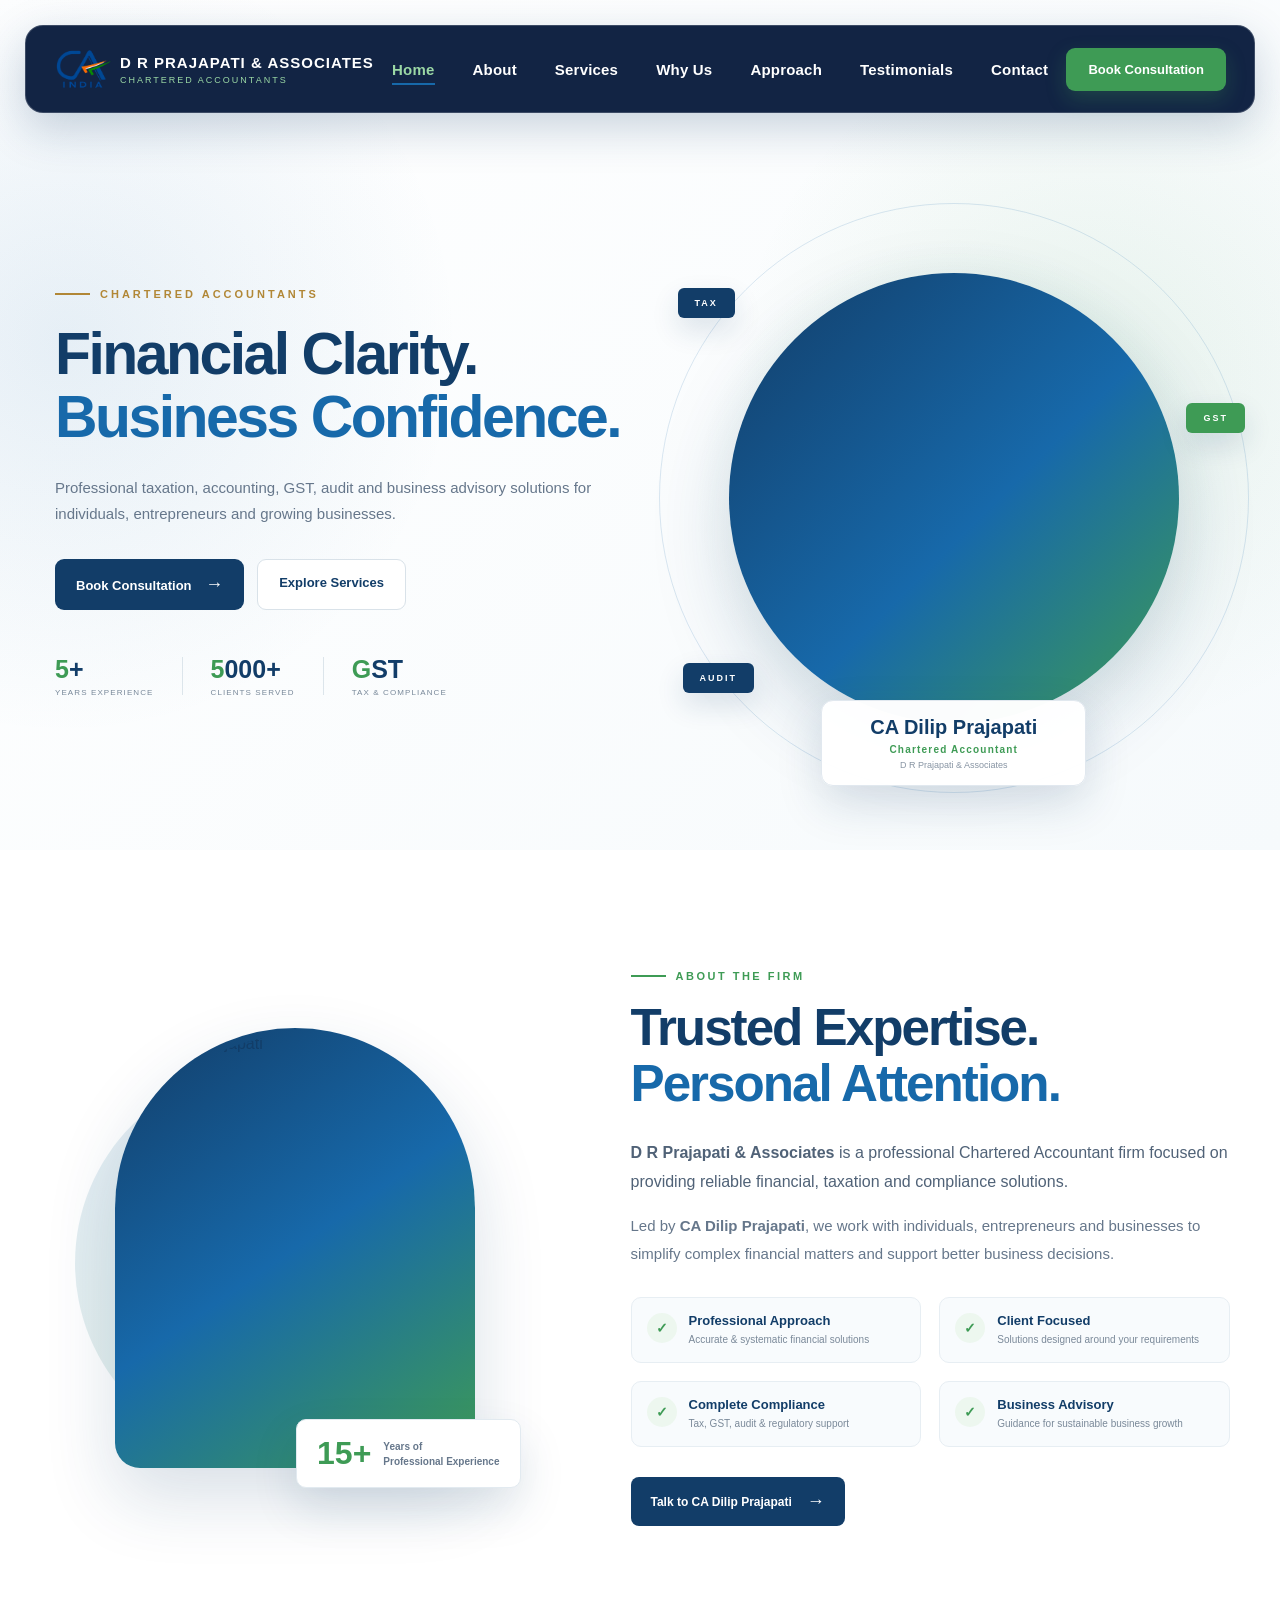
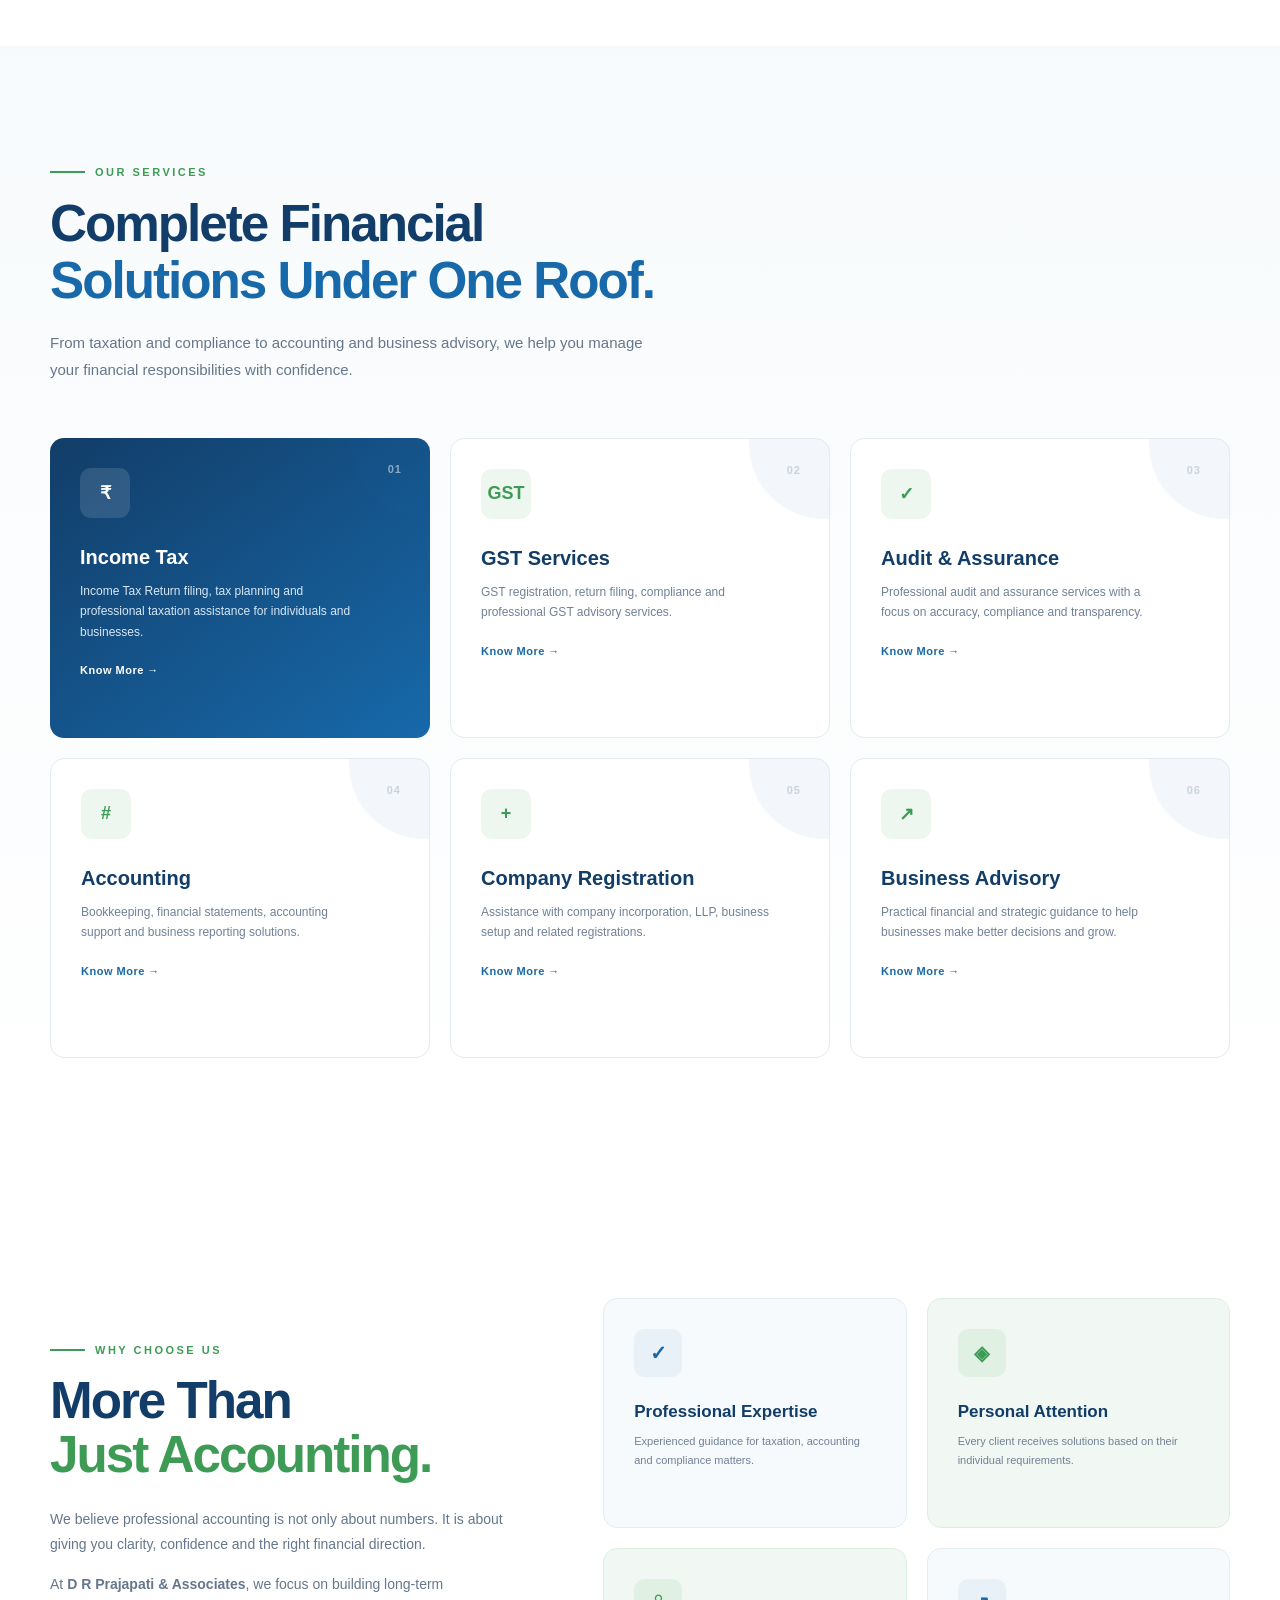
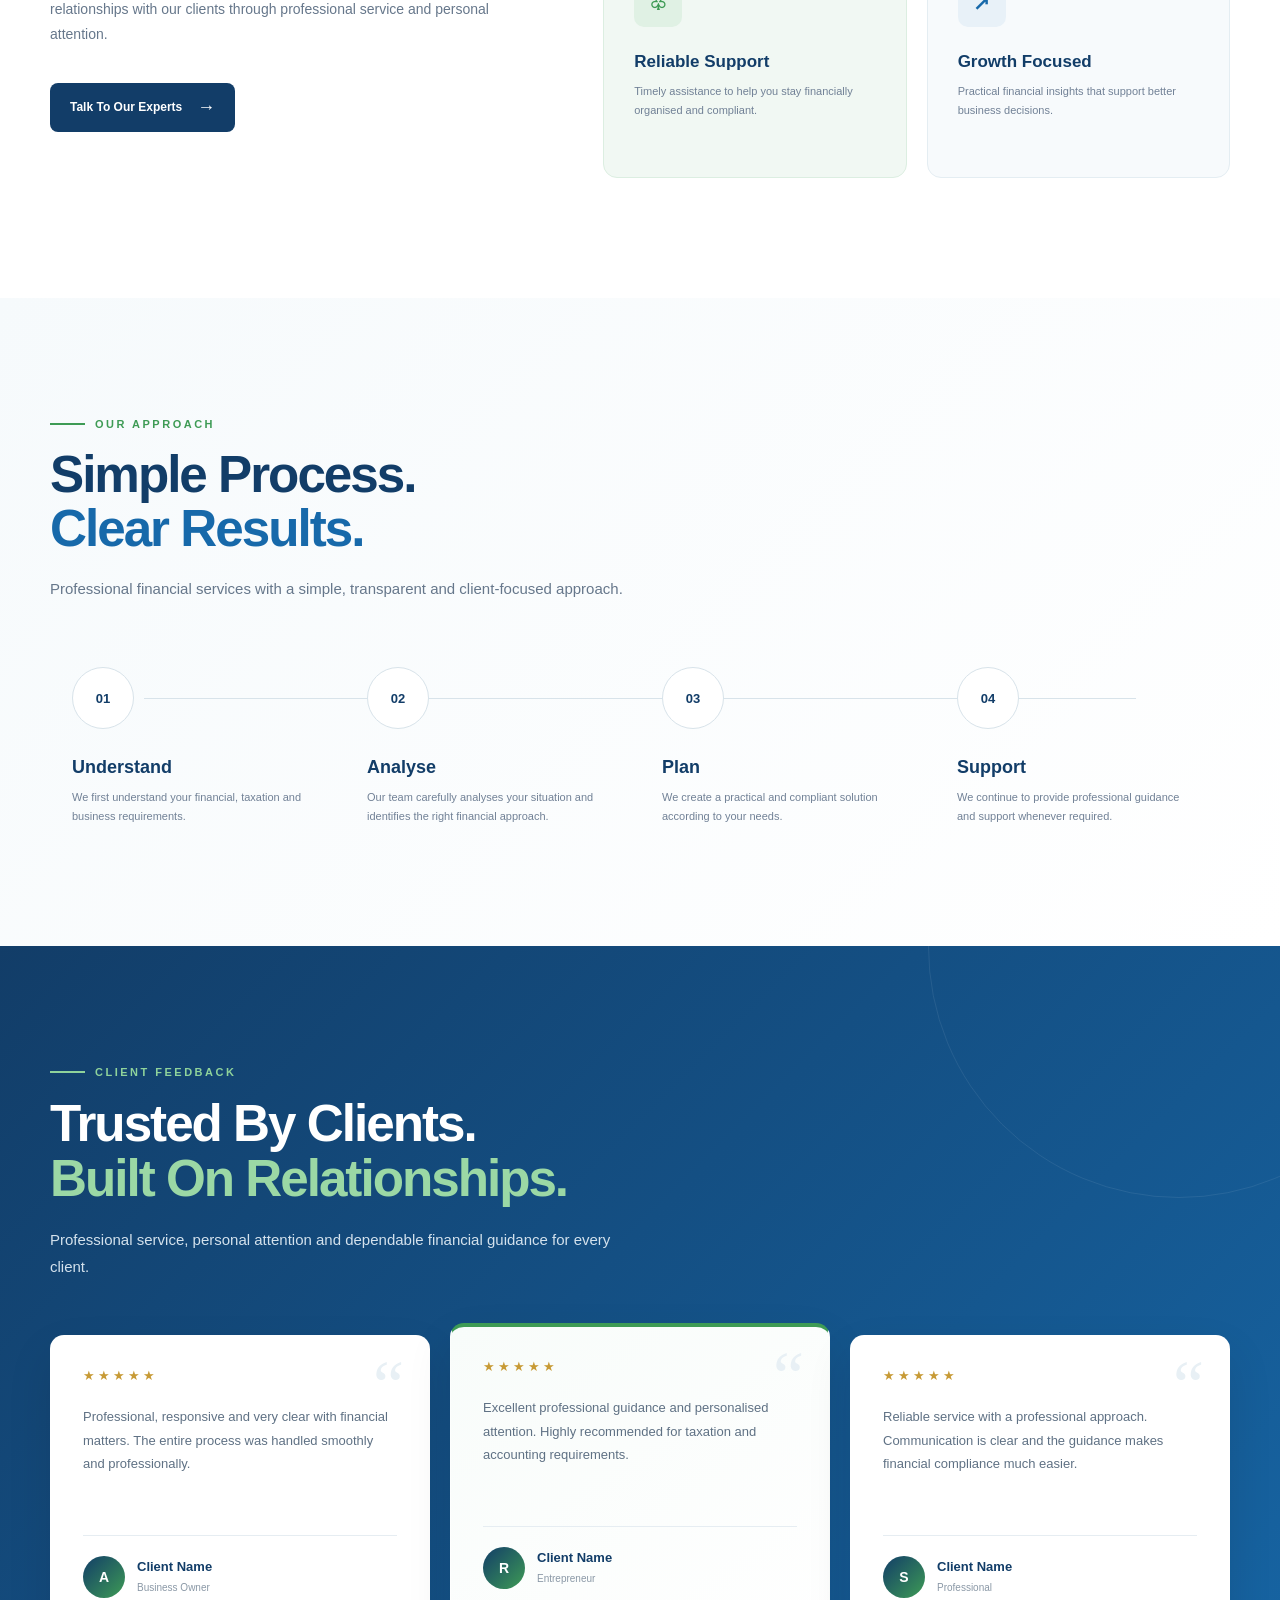
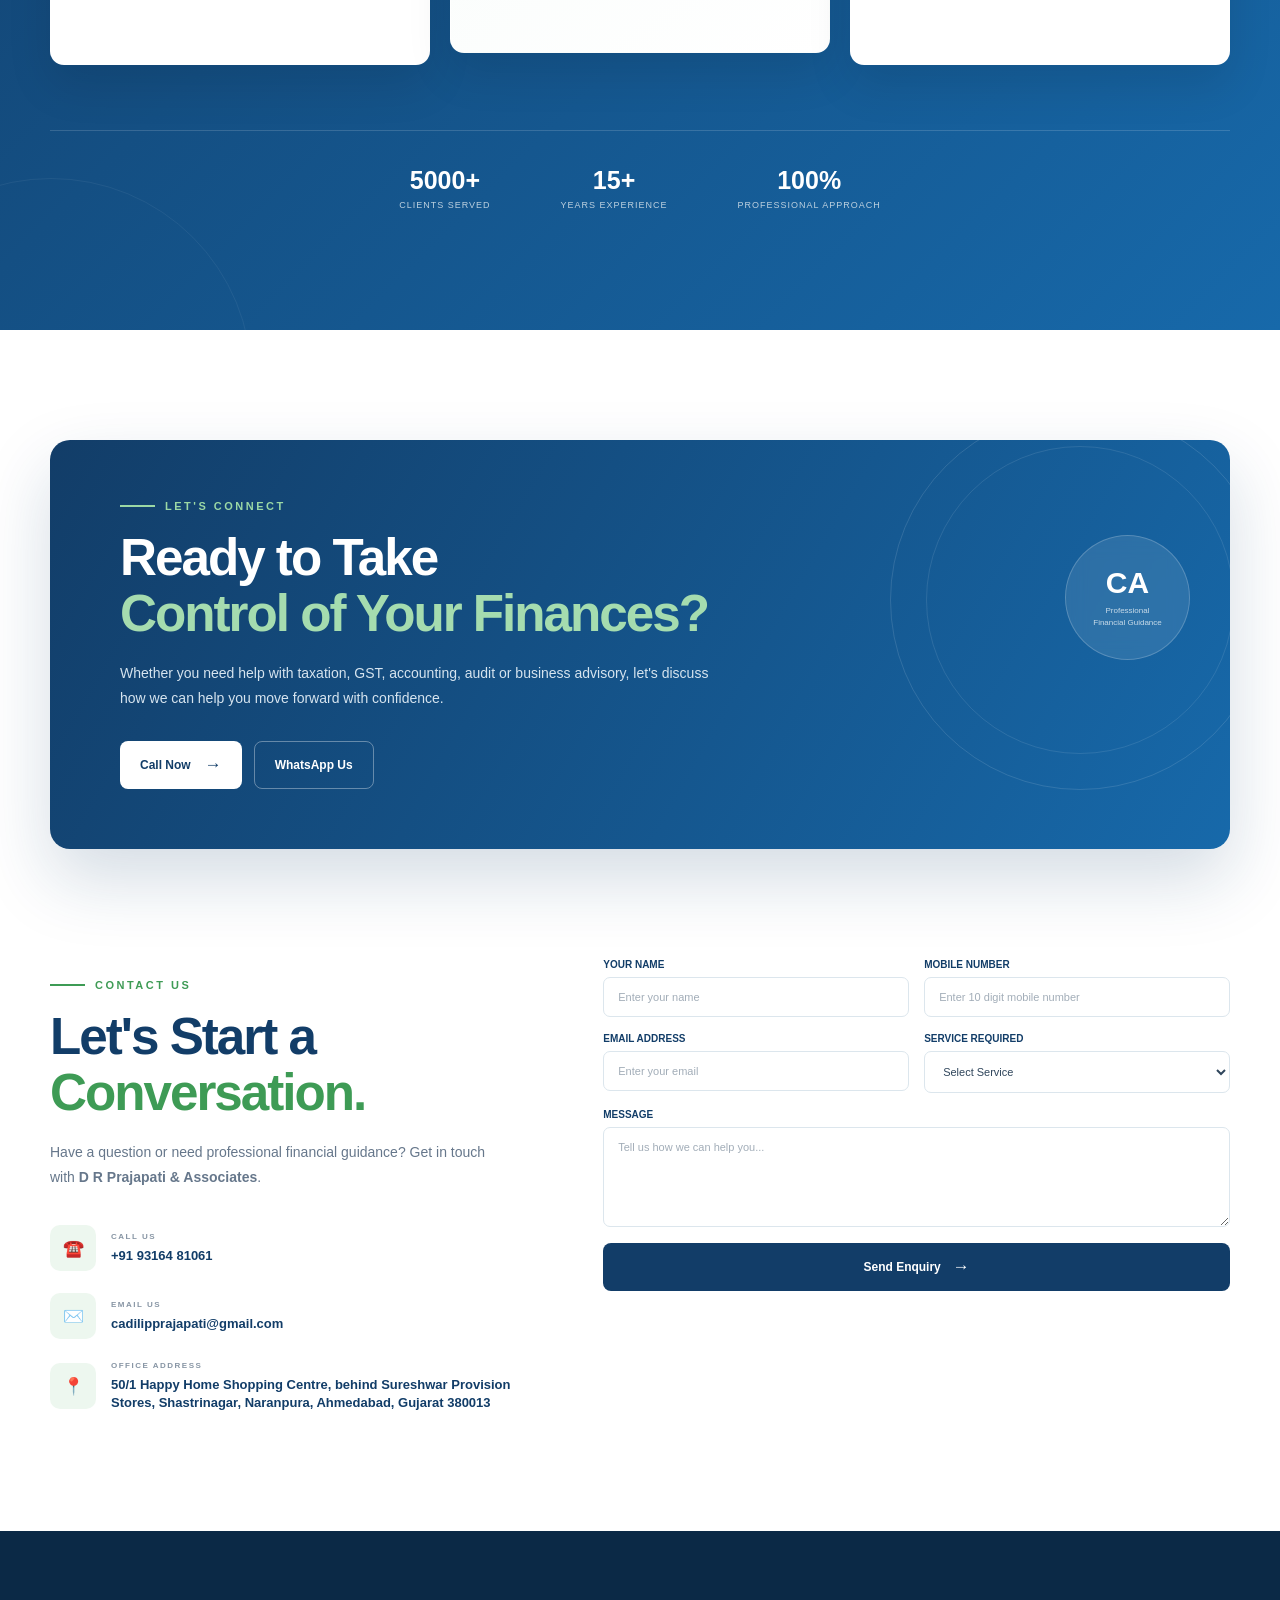
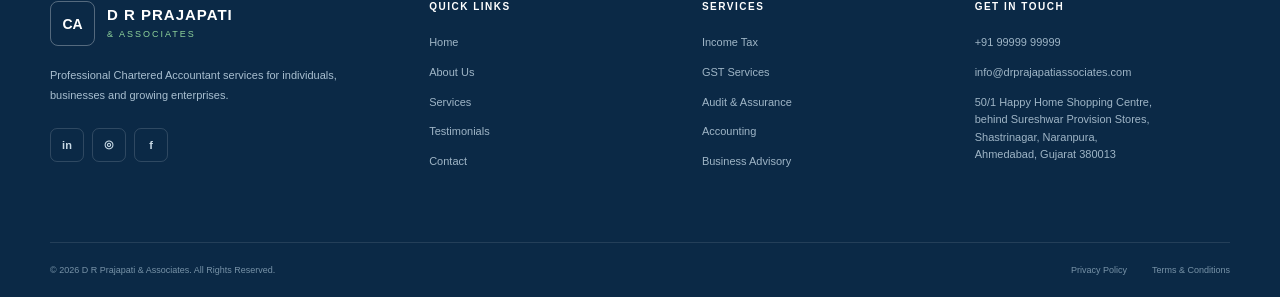
==== commit 1a8880ef: "Update index.html" ====
--- a/index.html
+++ b/index.html
@@ -162,7 +162,7 @@
                 <div class="stats">
 
                     <div class="stat">
-                        <strong>15+</strong>
+                        <strong>5+</strong>
                         <span>Years Experience</span>
                     </div>
 
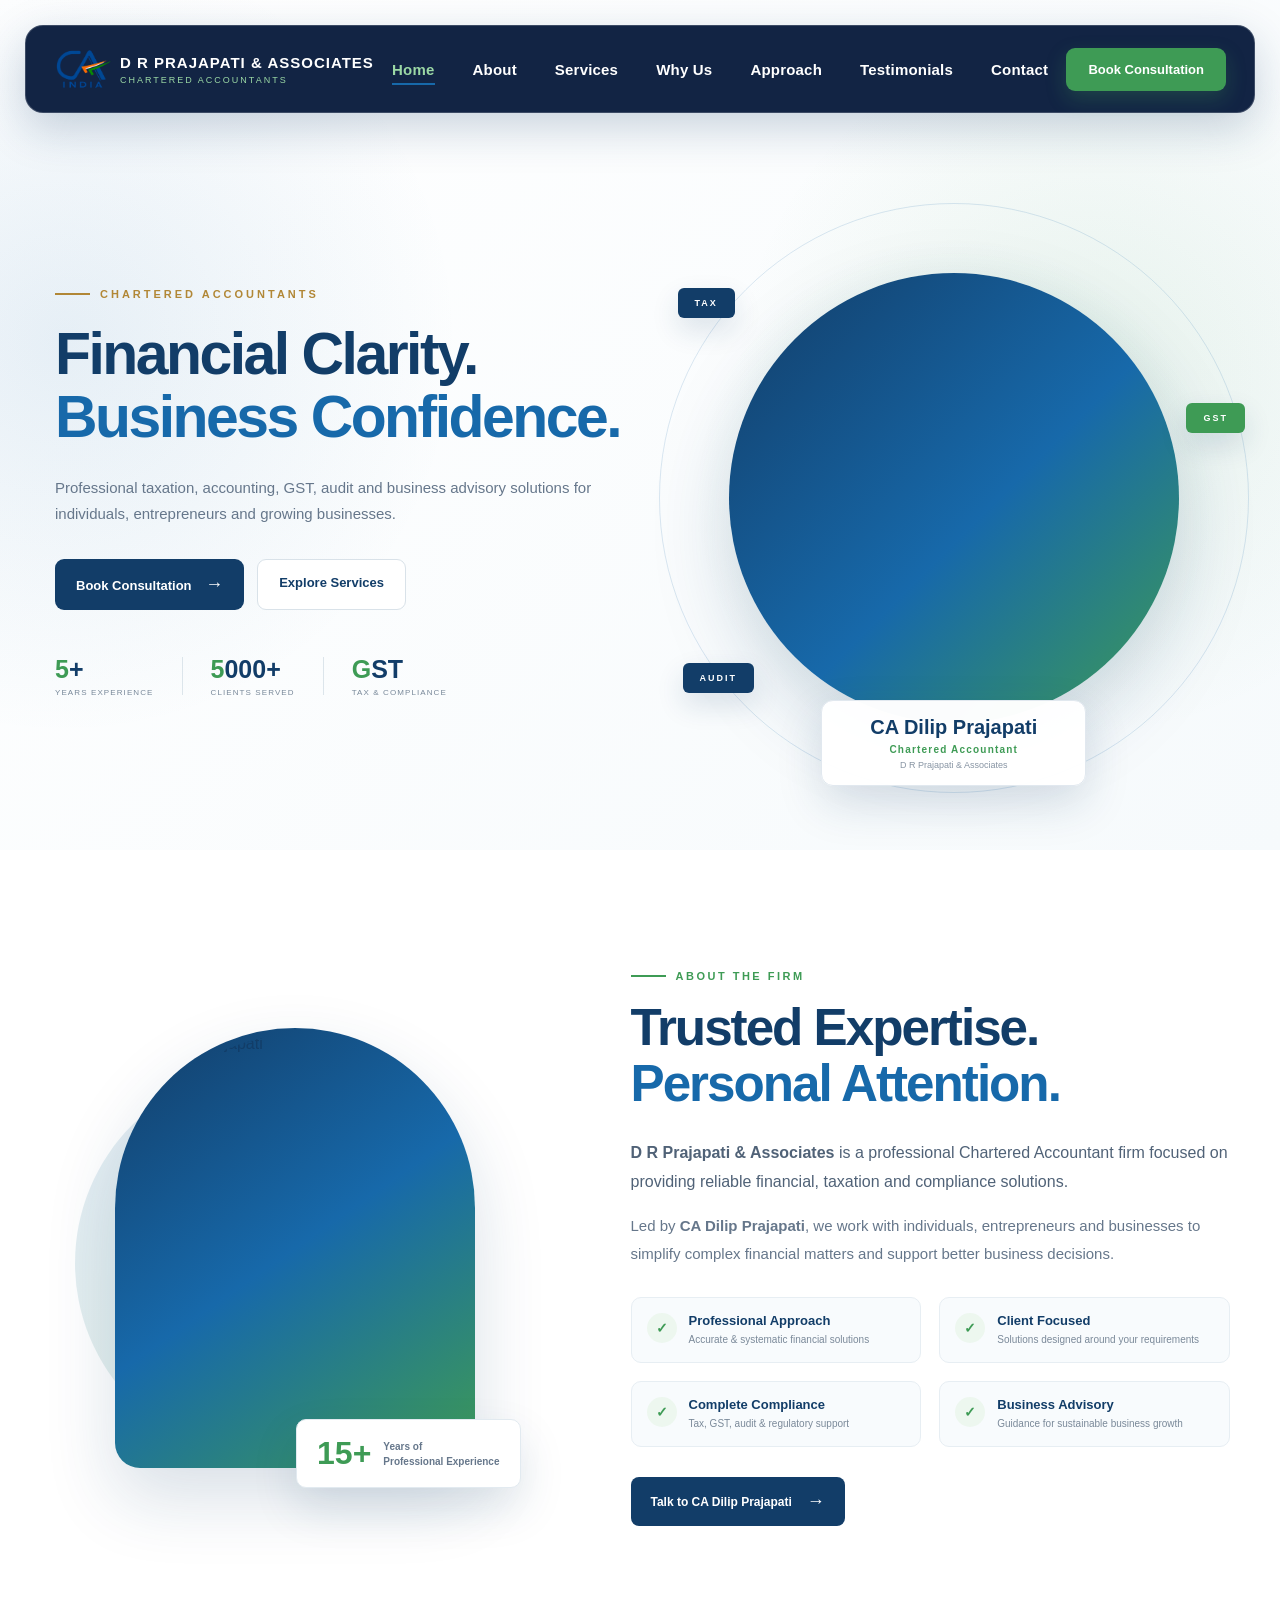
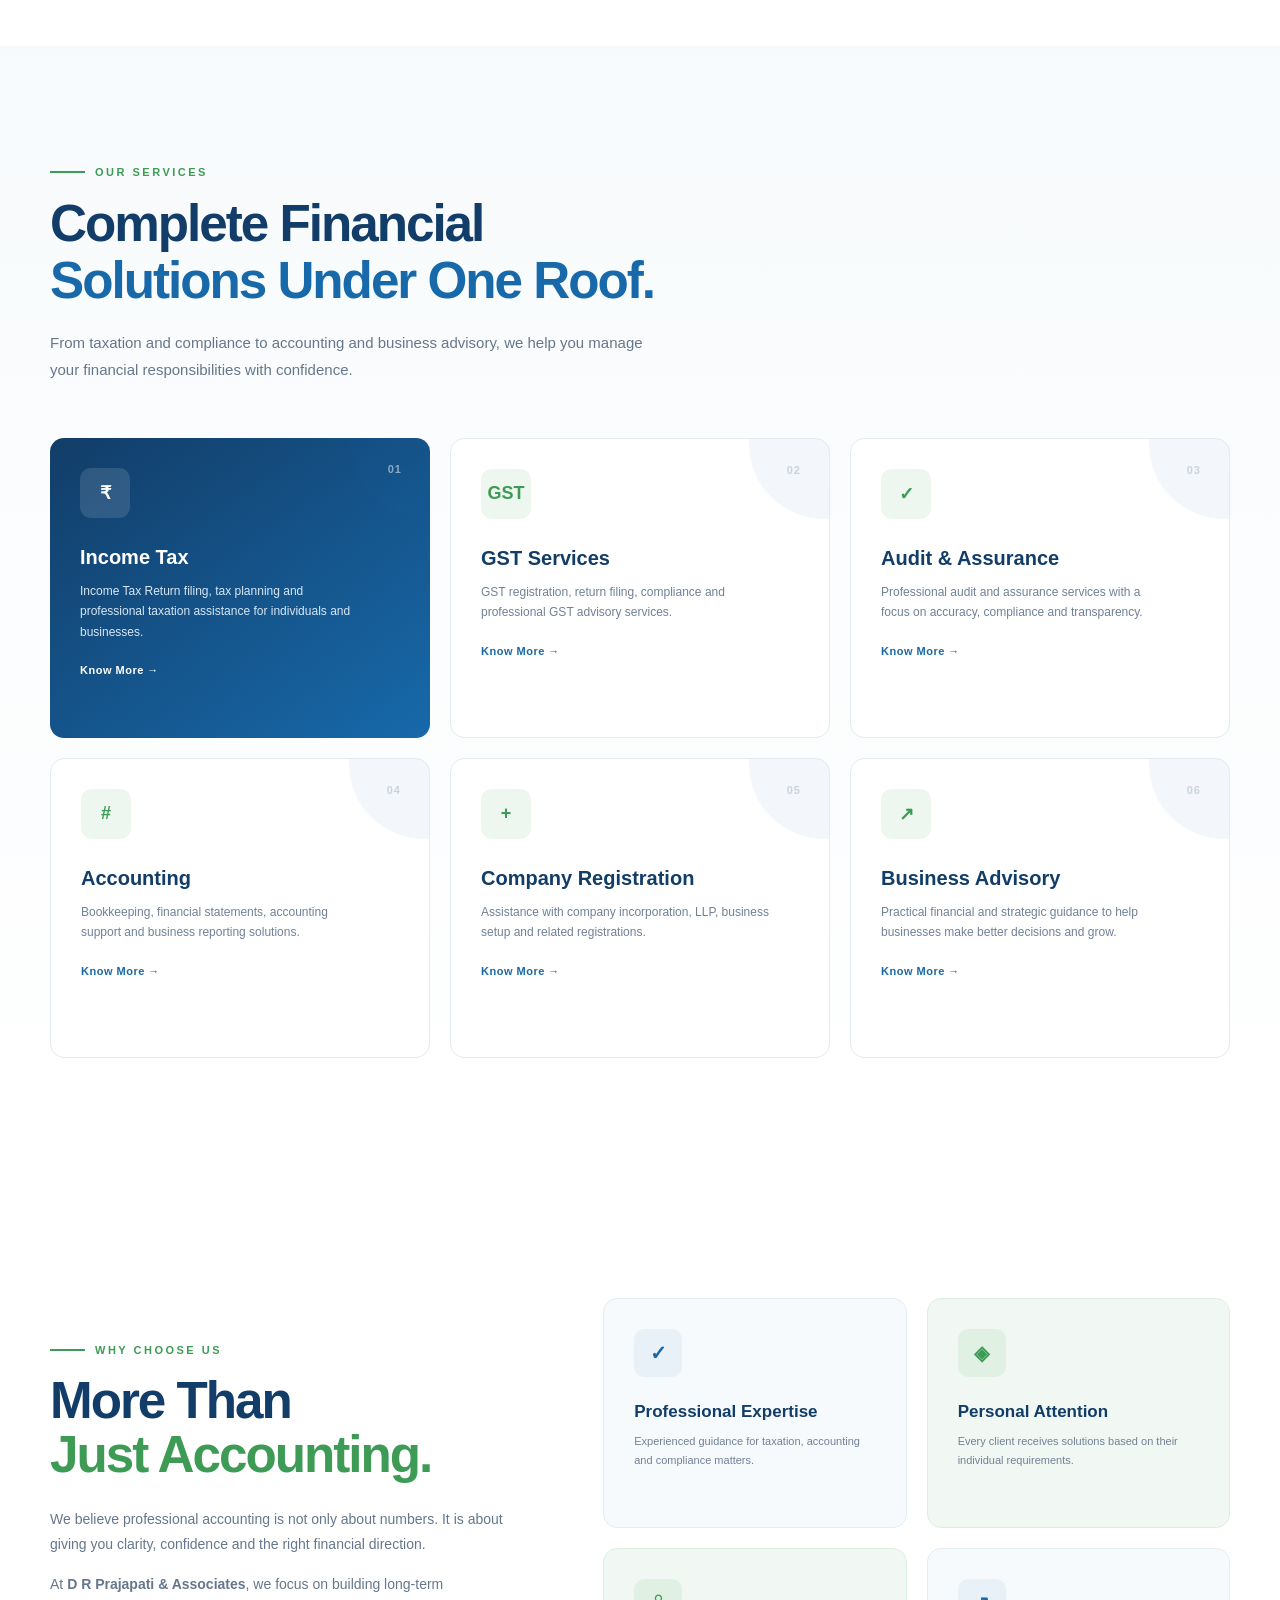
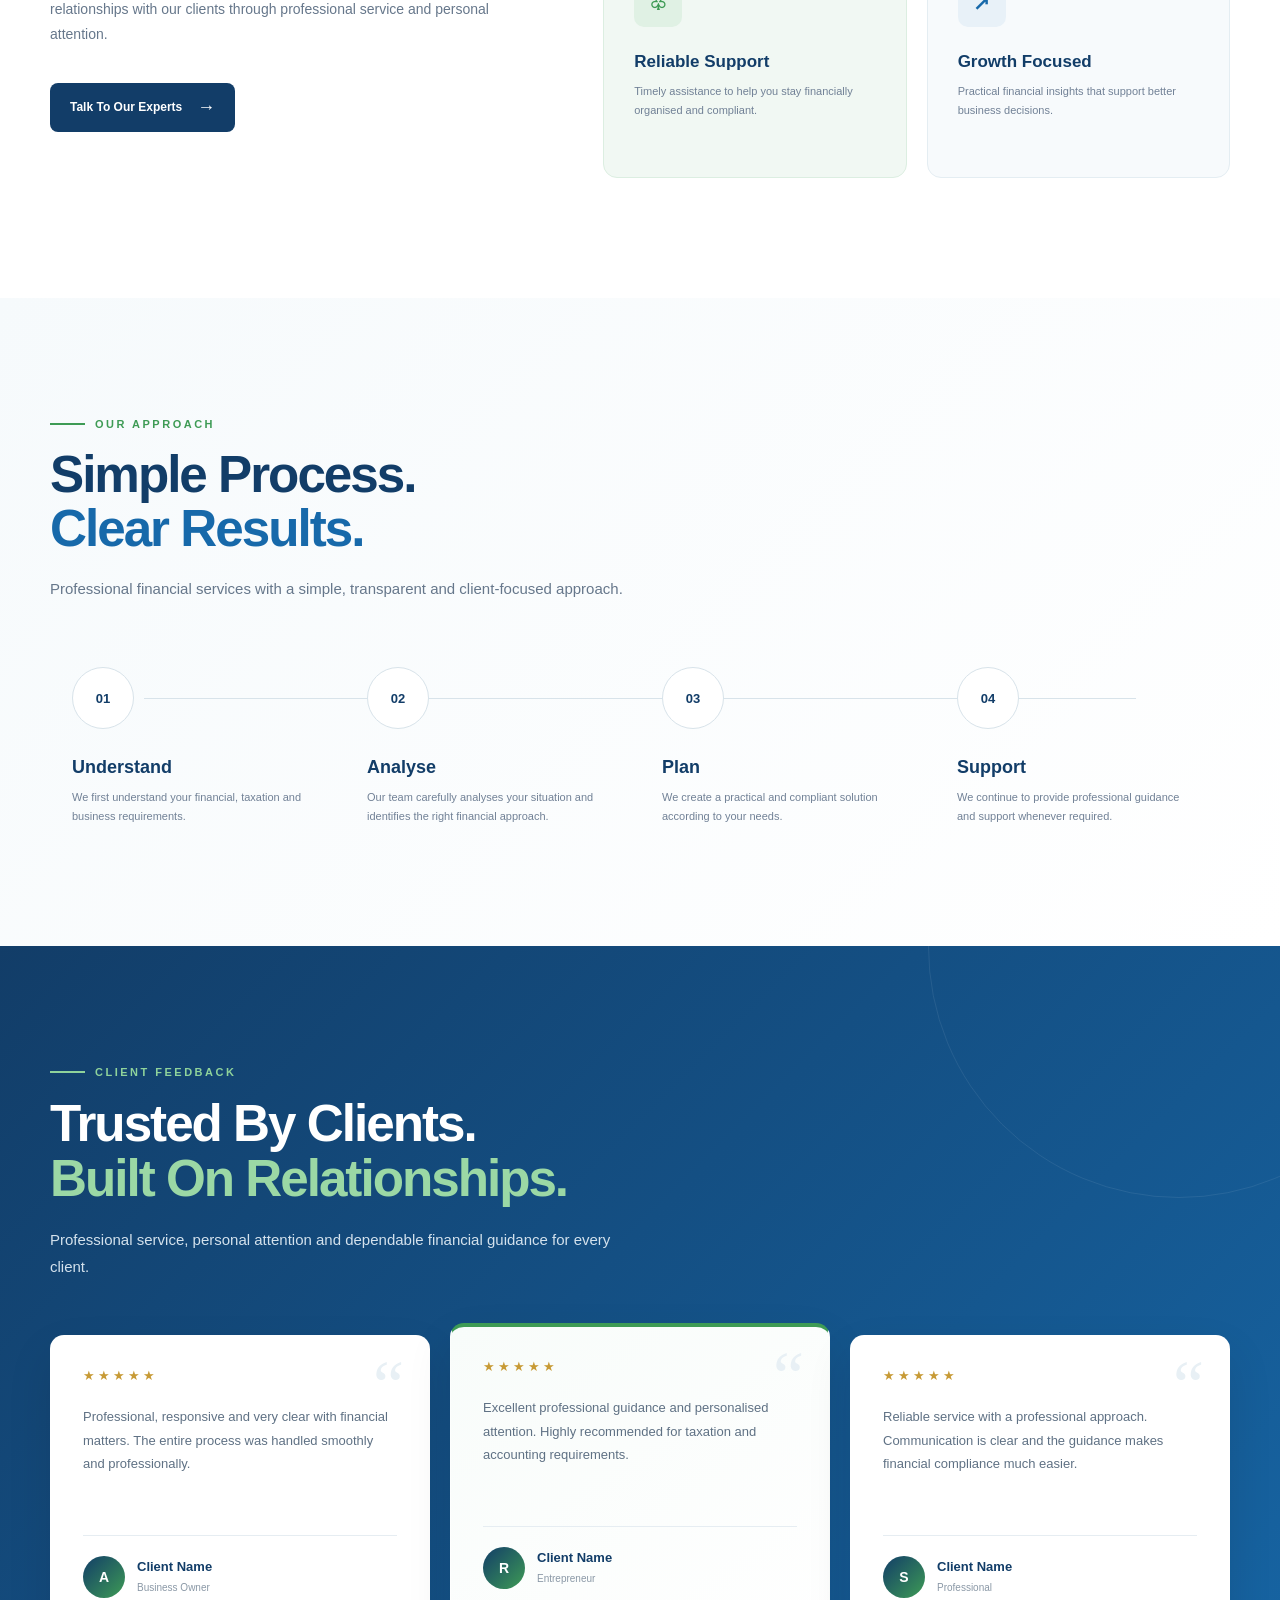
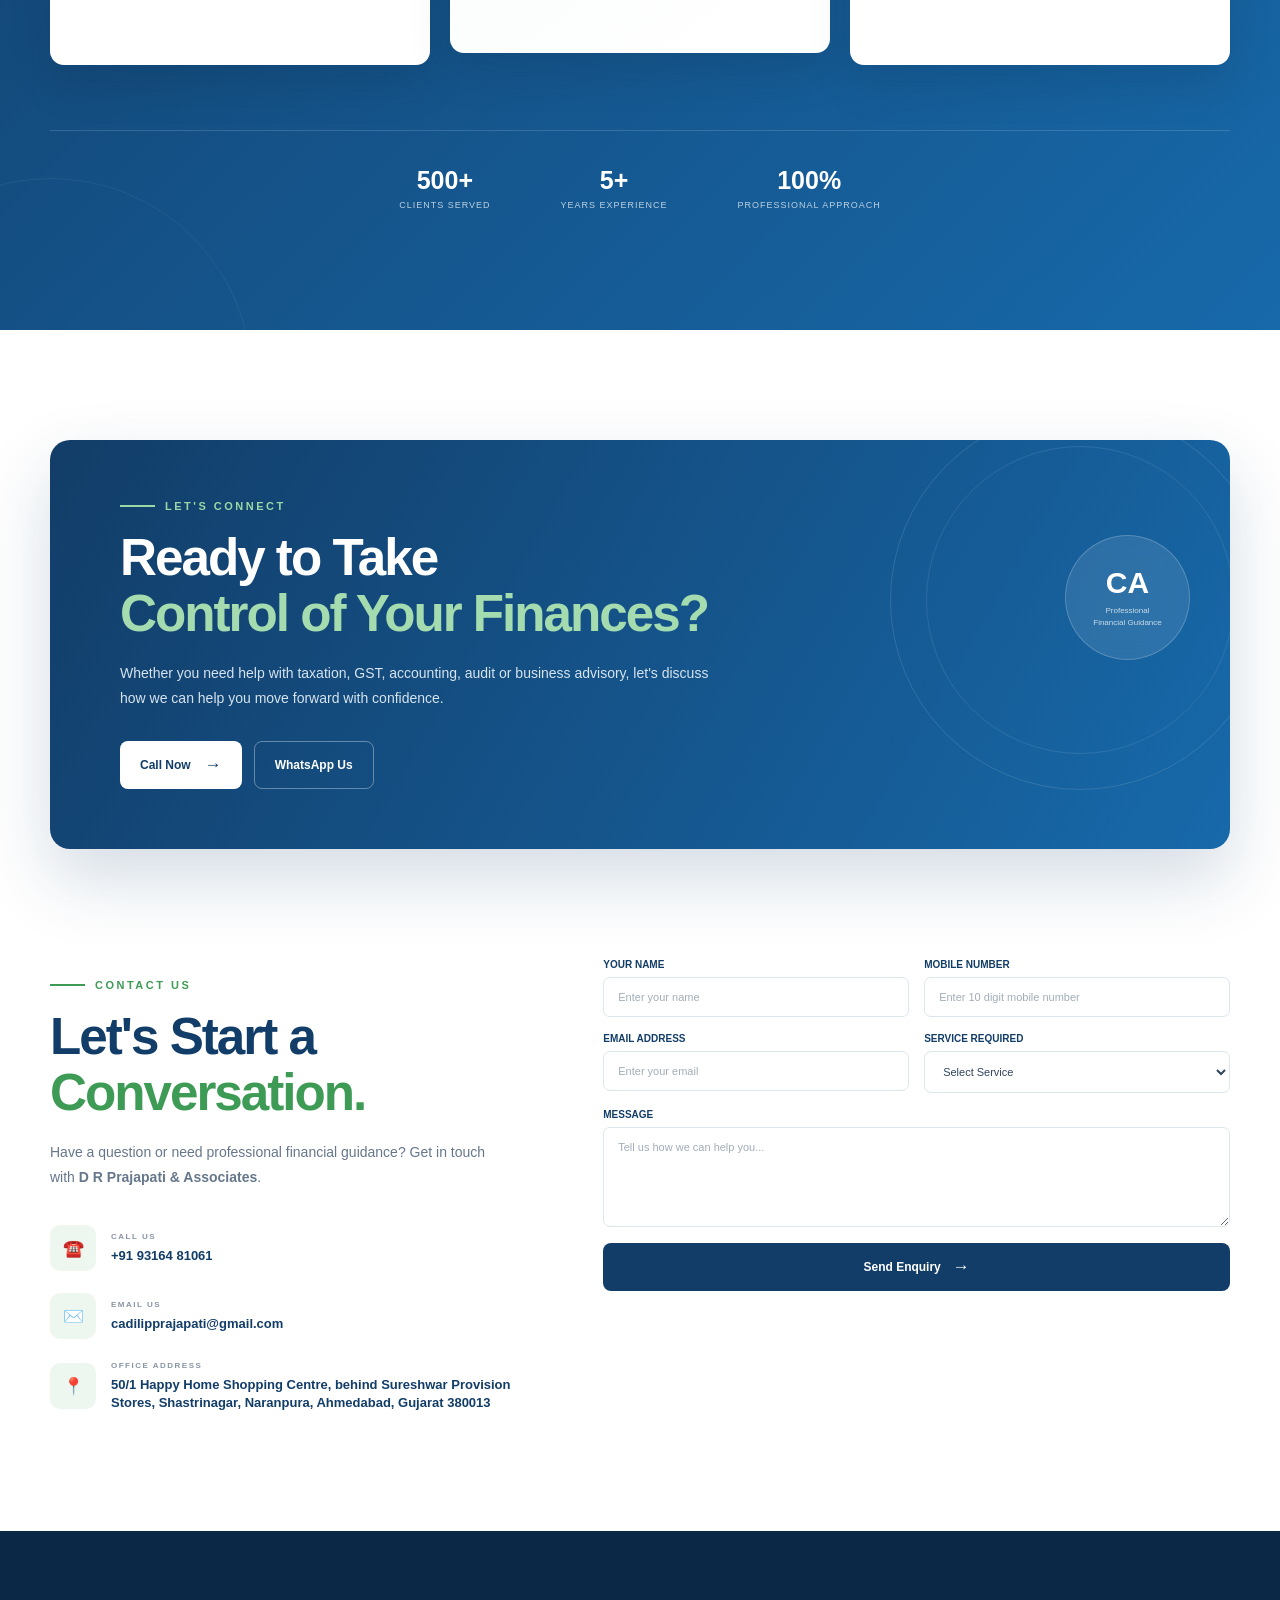
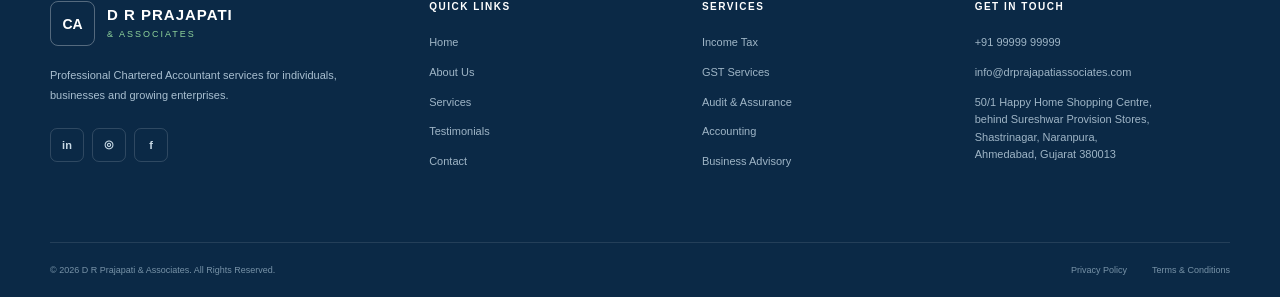
==== commit 96387366: "Update index.html" ====
--- a/index.html
+++ b/index.html
@@ -972,12 +972,12 @@
         <div class="testimonial-trust">
 
             <div>
-                <strong>5000+</strong>
+                <strong>500+</strong>
                 <span>Clients Served</span>
             </div>
 
             <div>
-                <strong>15+</strong>
+                <strong>5+</strong>
                 <span>Years Experience</span>
             </div>
 
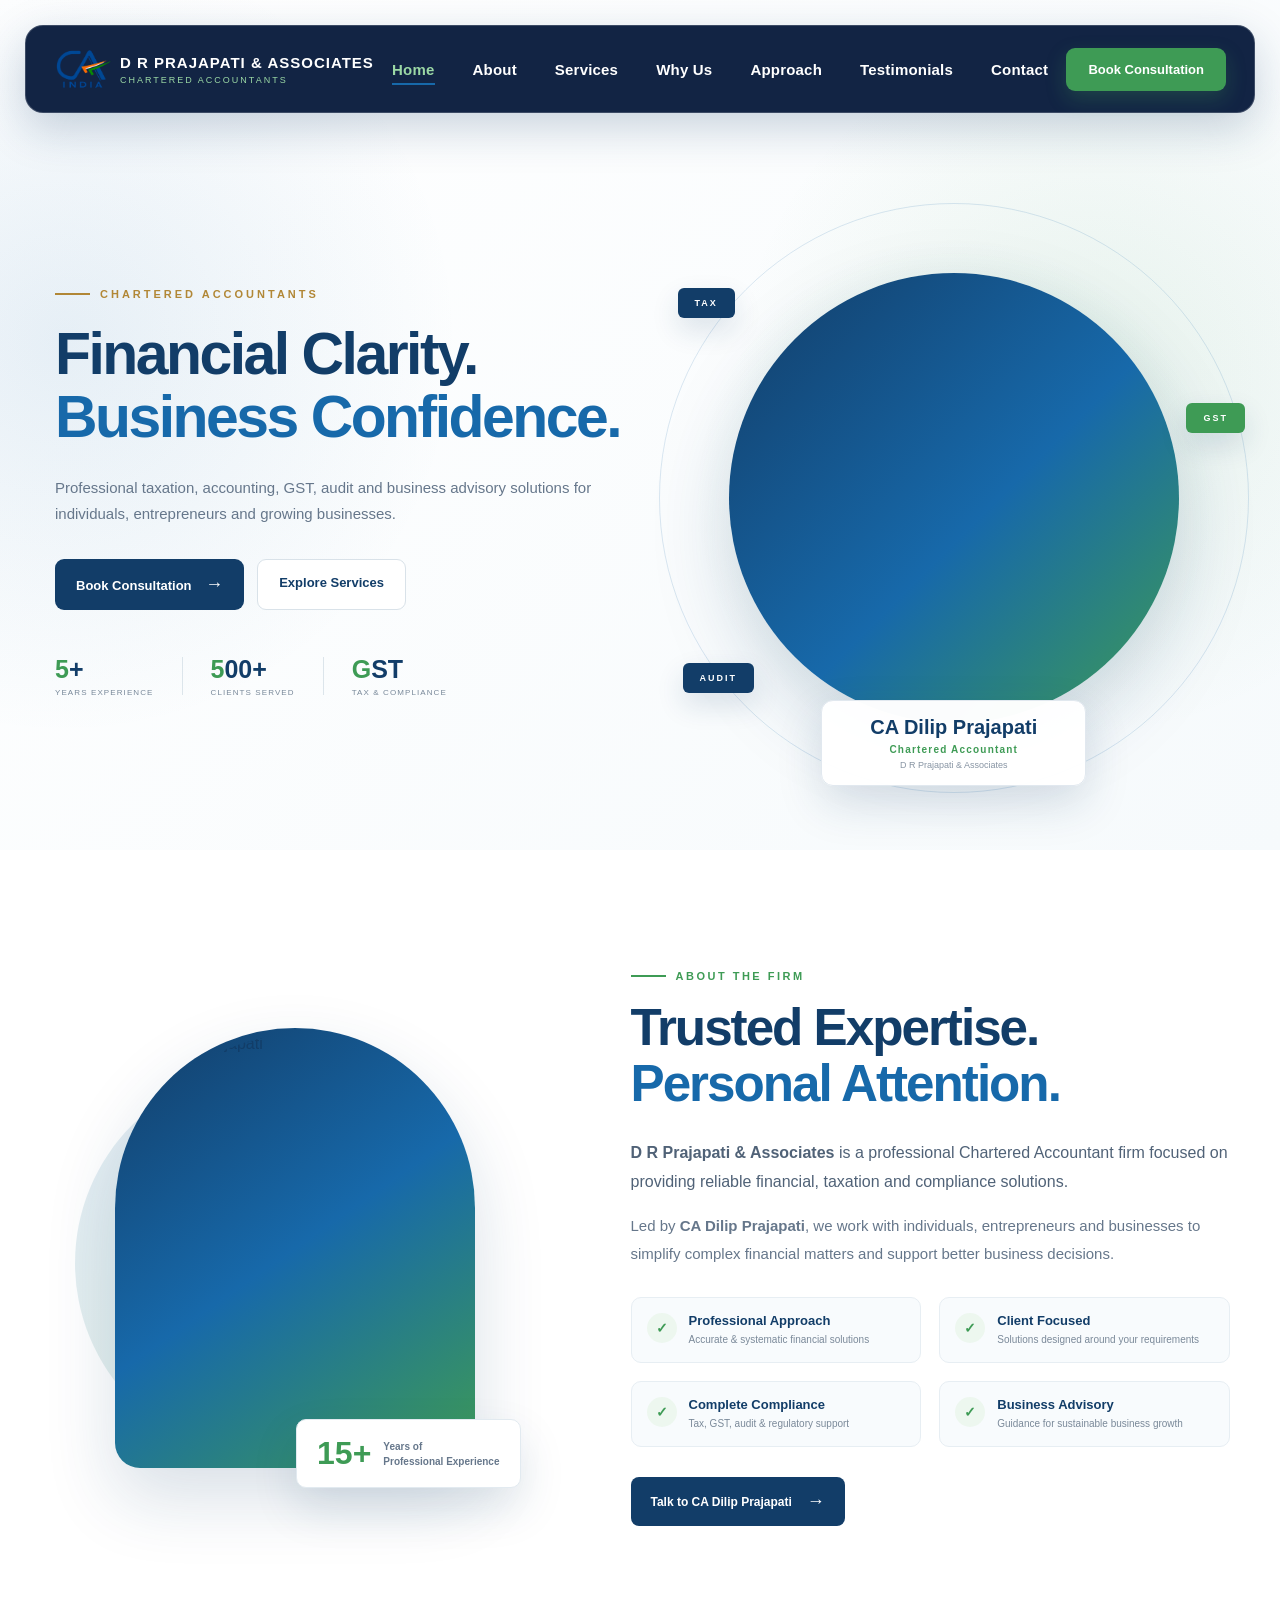
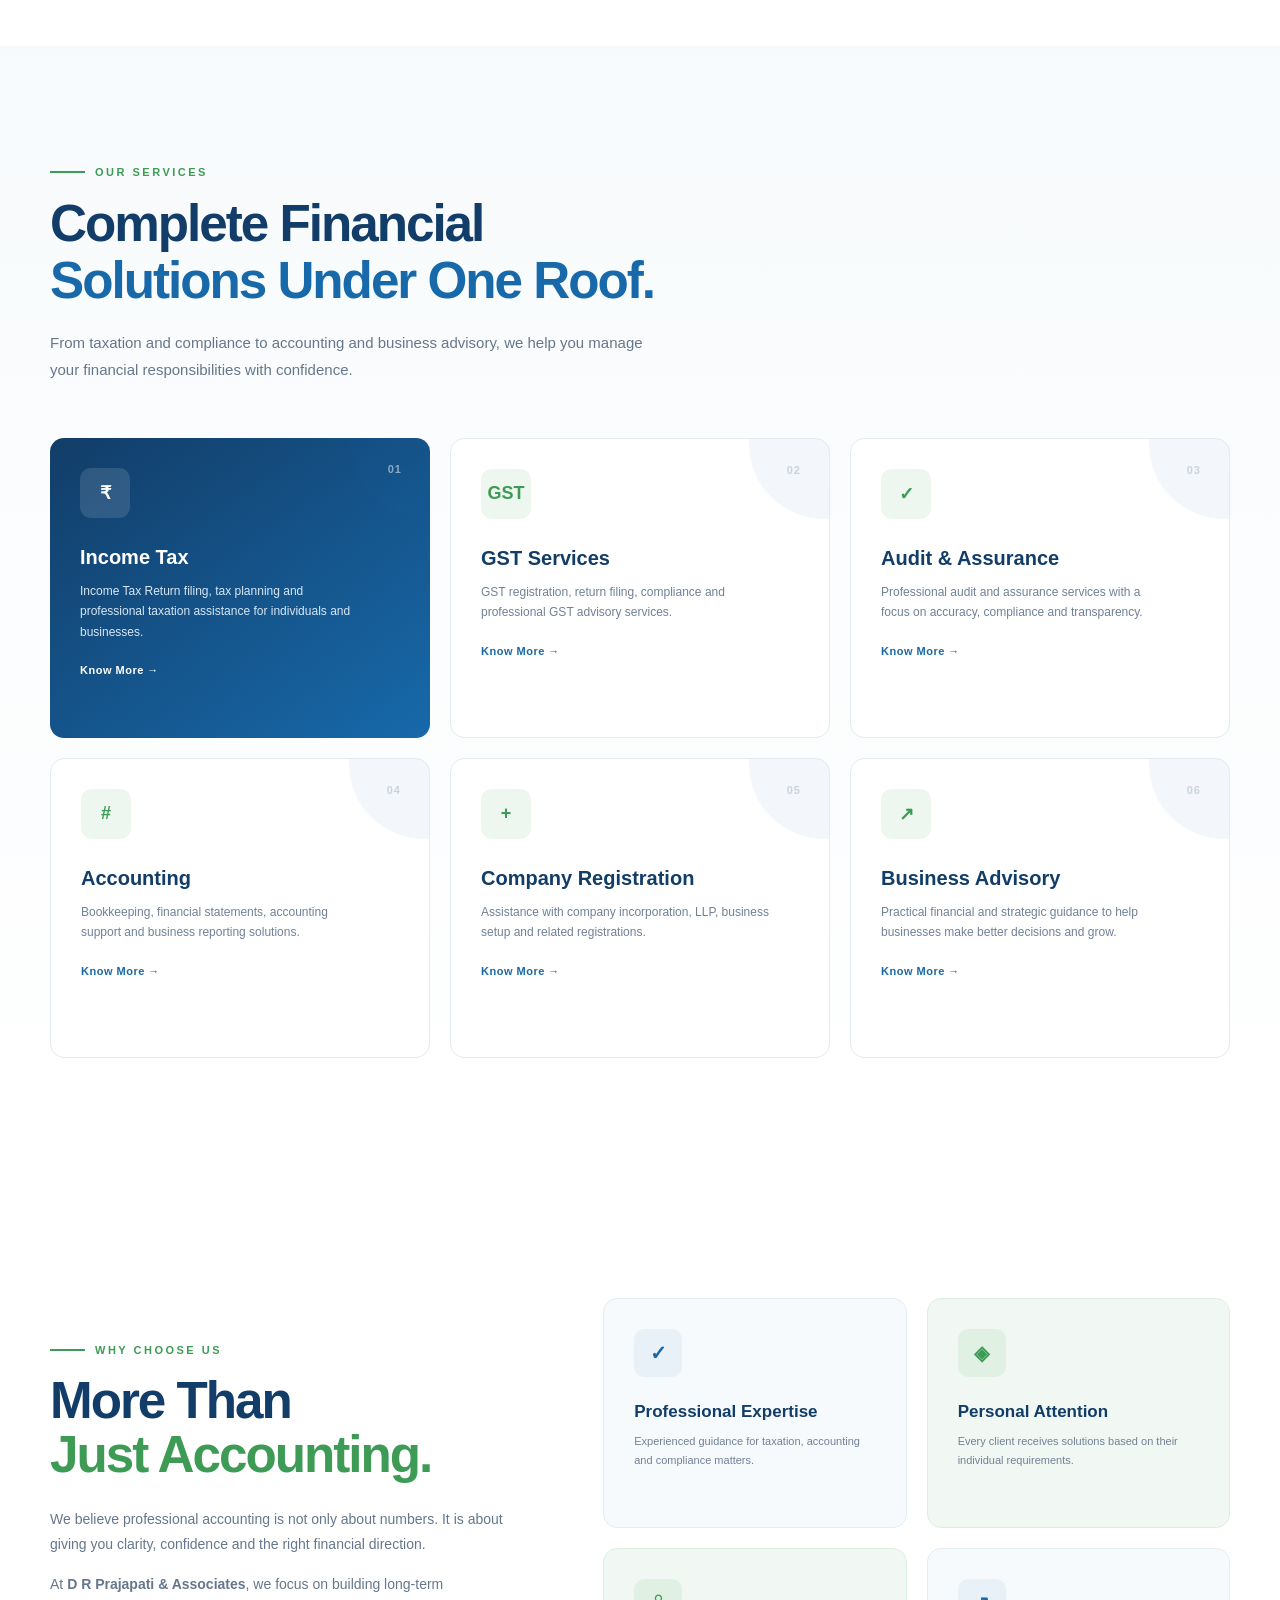
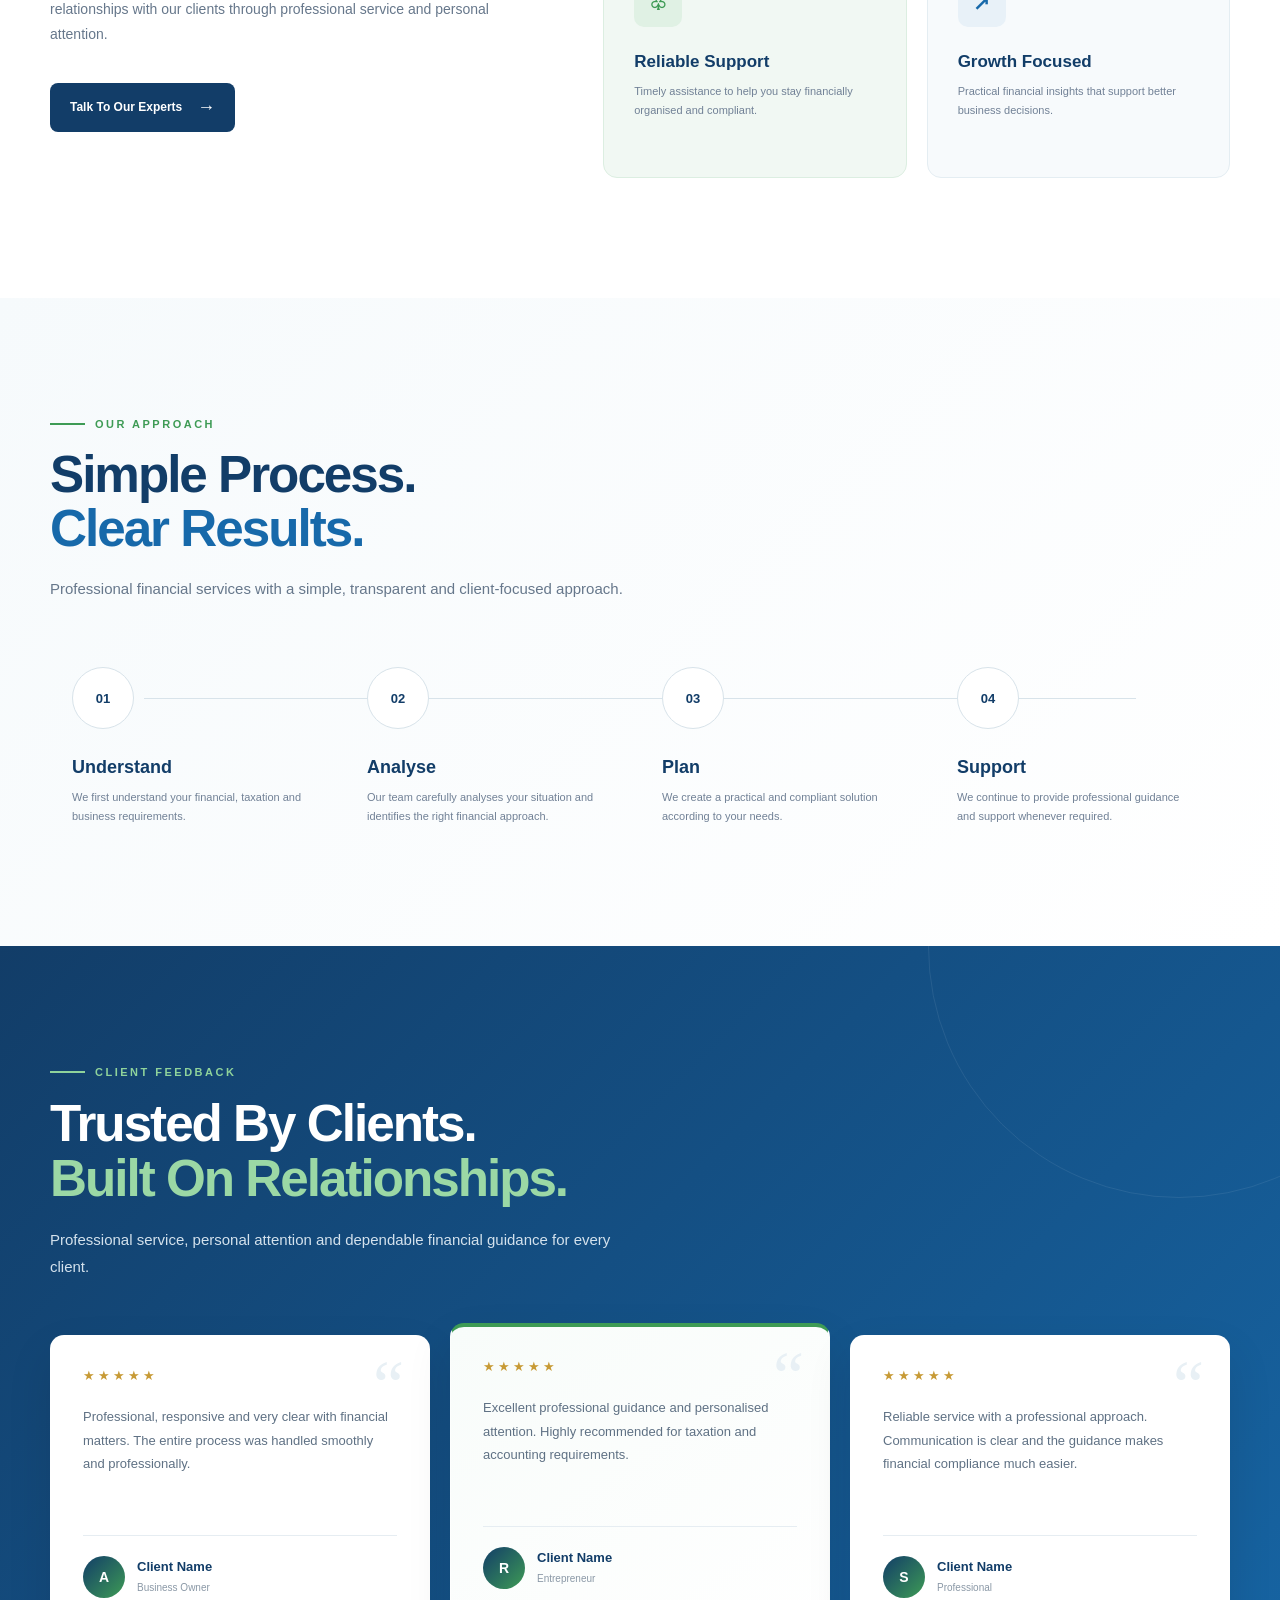
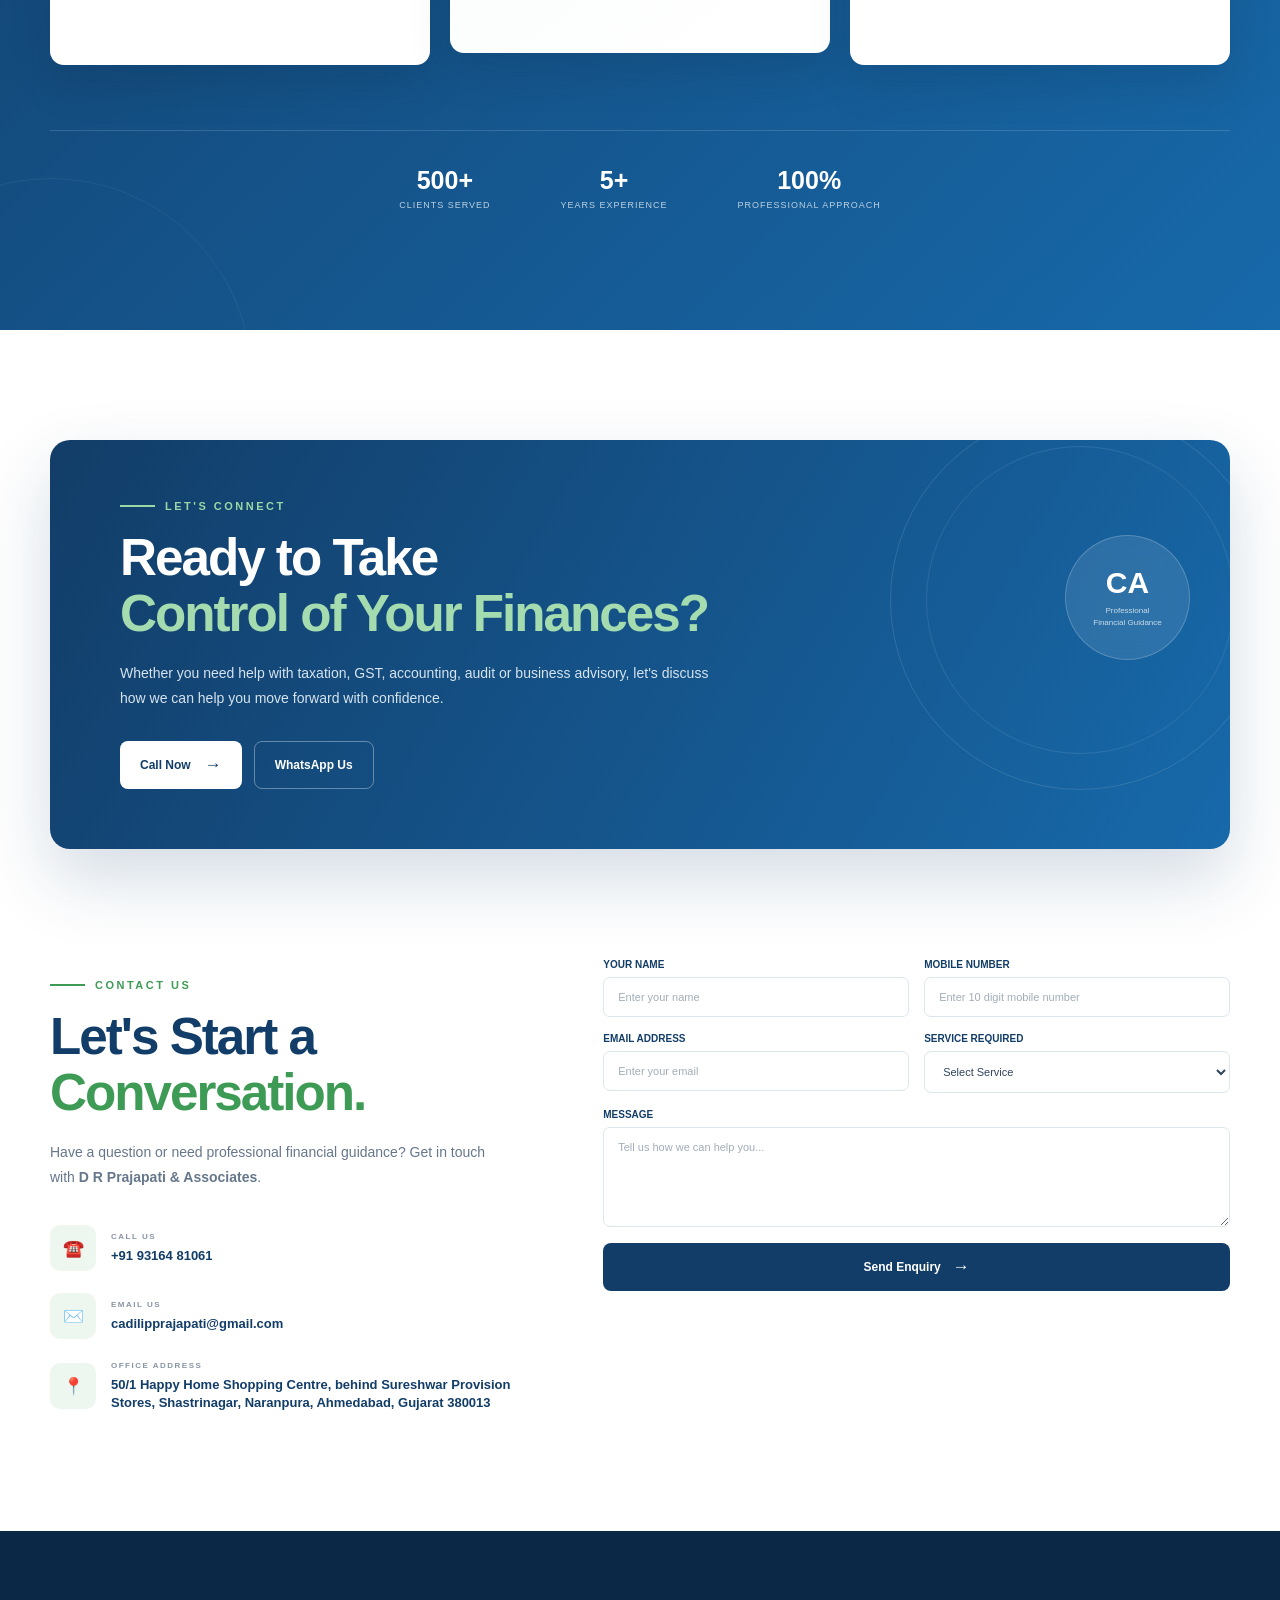
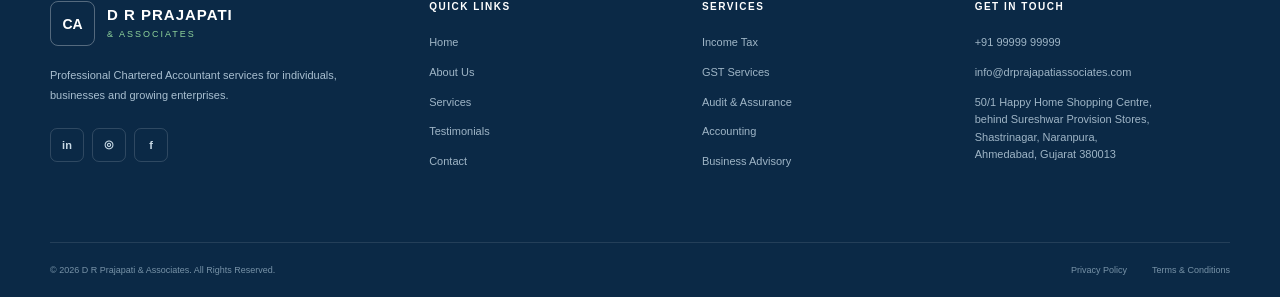
==== commit 8aef2575: "Update fmt.Println message from 'Hello' to 'Goodbye'" ====
--- a/index.html
+++ b/index.html
@@ -169,7 +169,7 @@
                     <div class="divider"></div>
 
                     <div class="stat">
-                        <strong>5000+</strong>
+                        <strong>500+</strong>
                         <span>Clients Served</span>
                     </div>
 
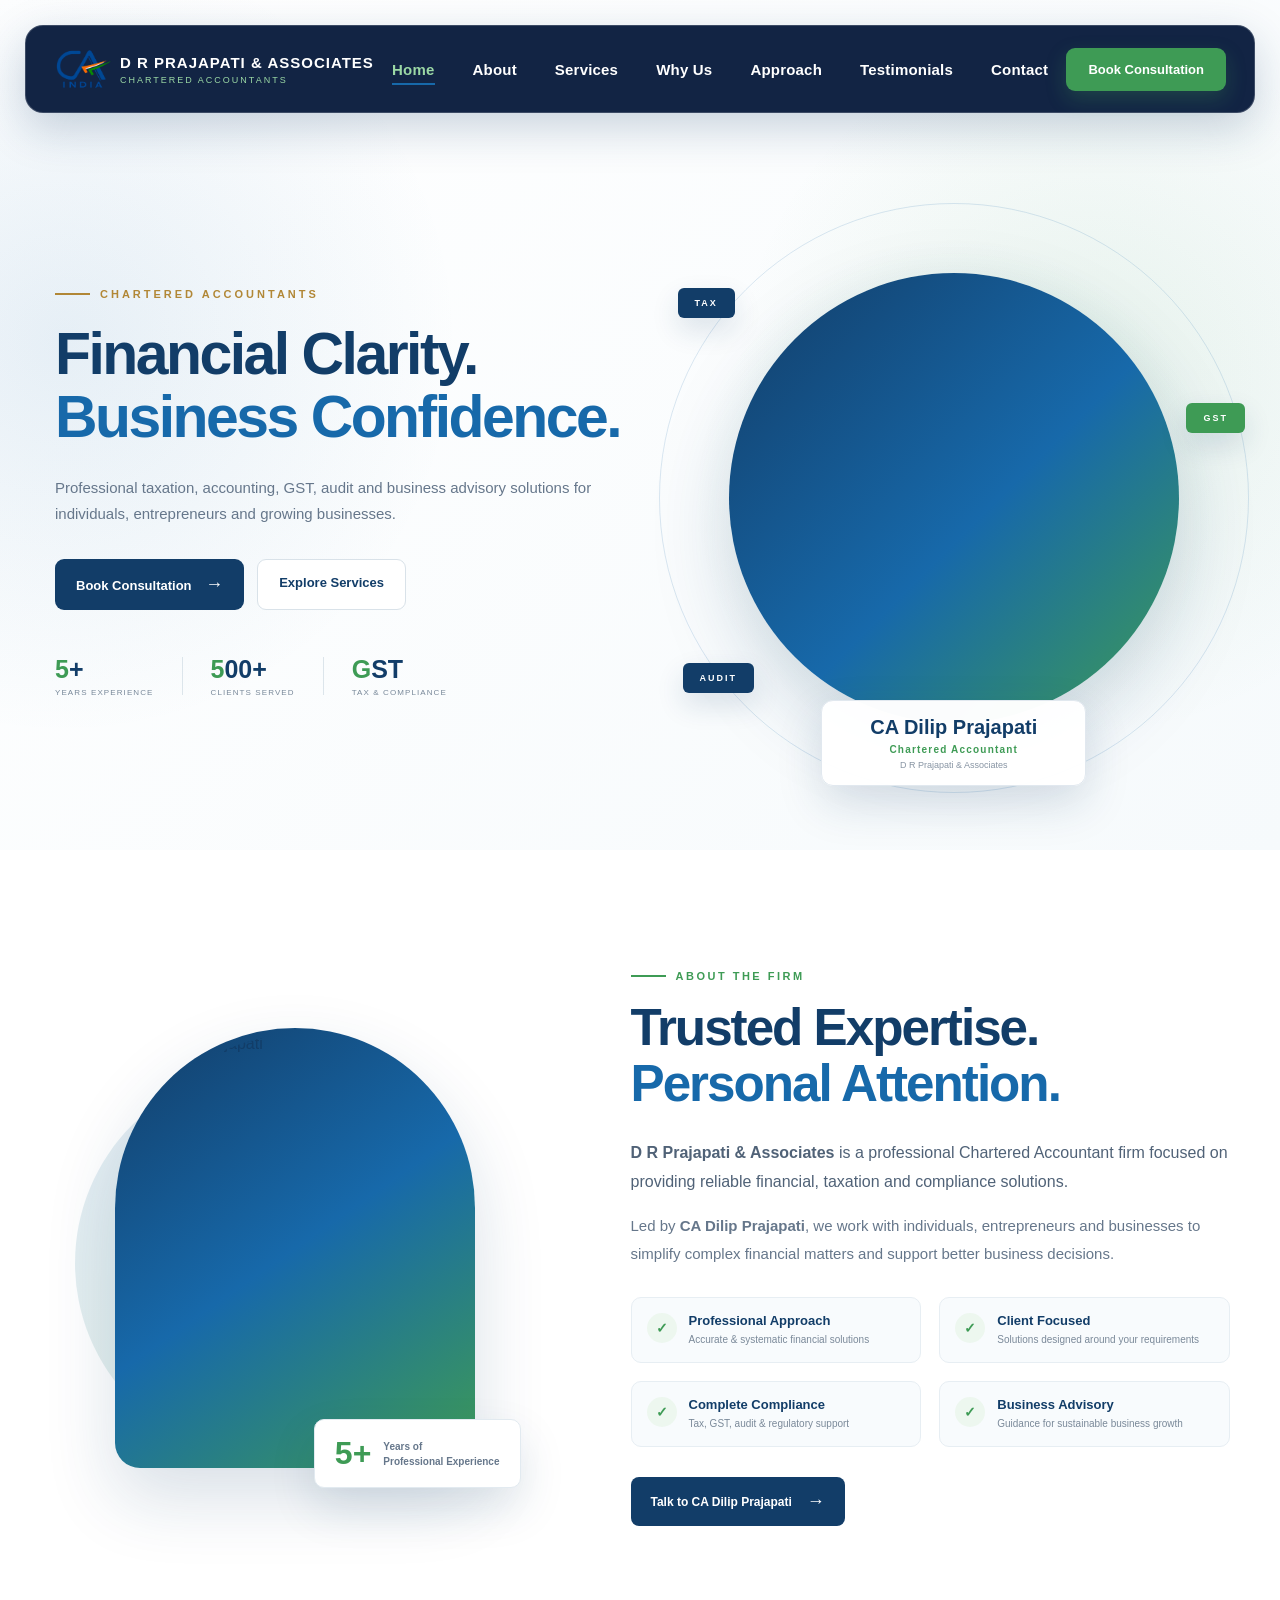
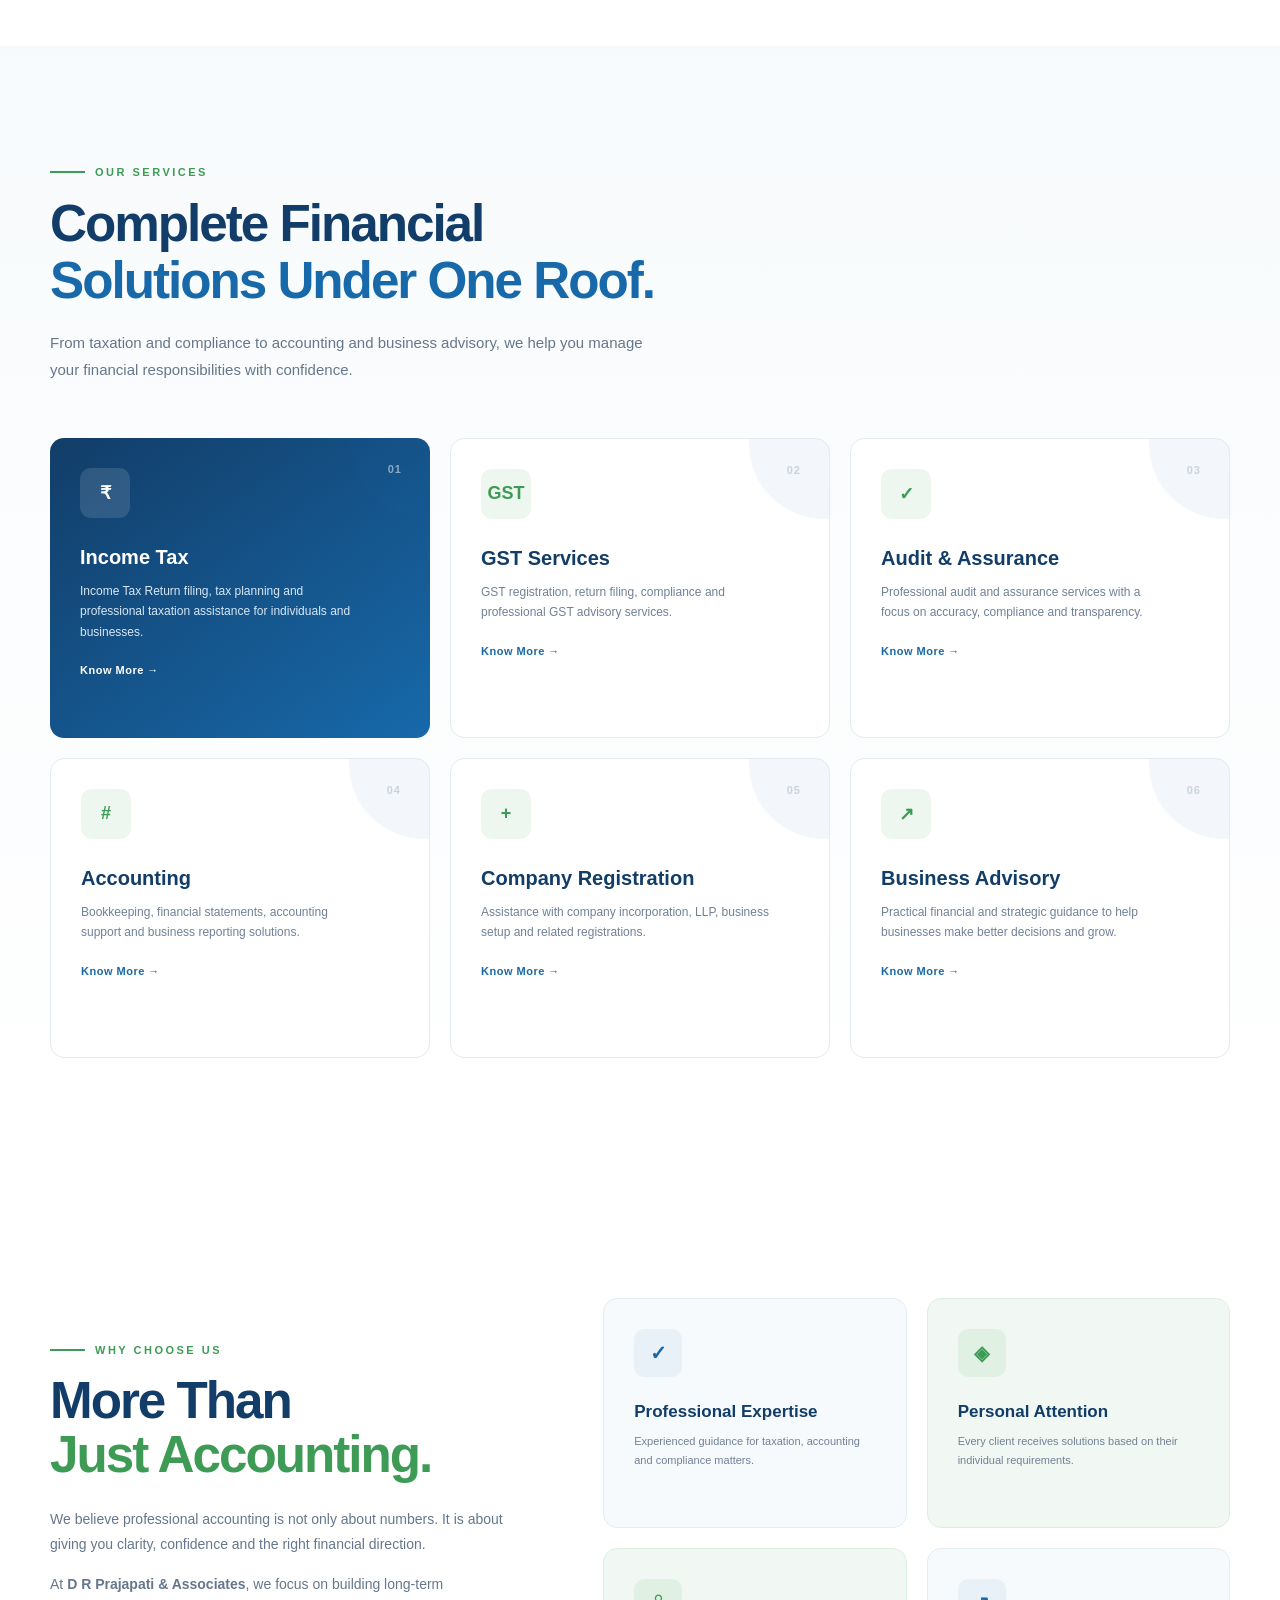
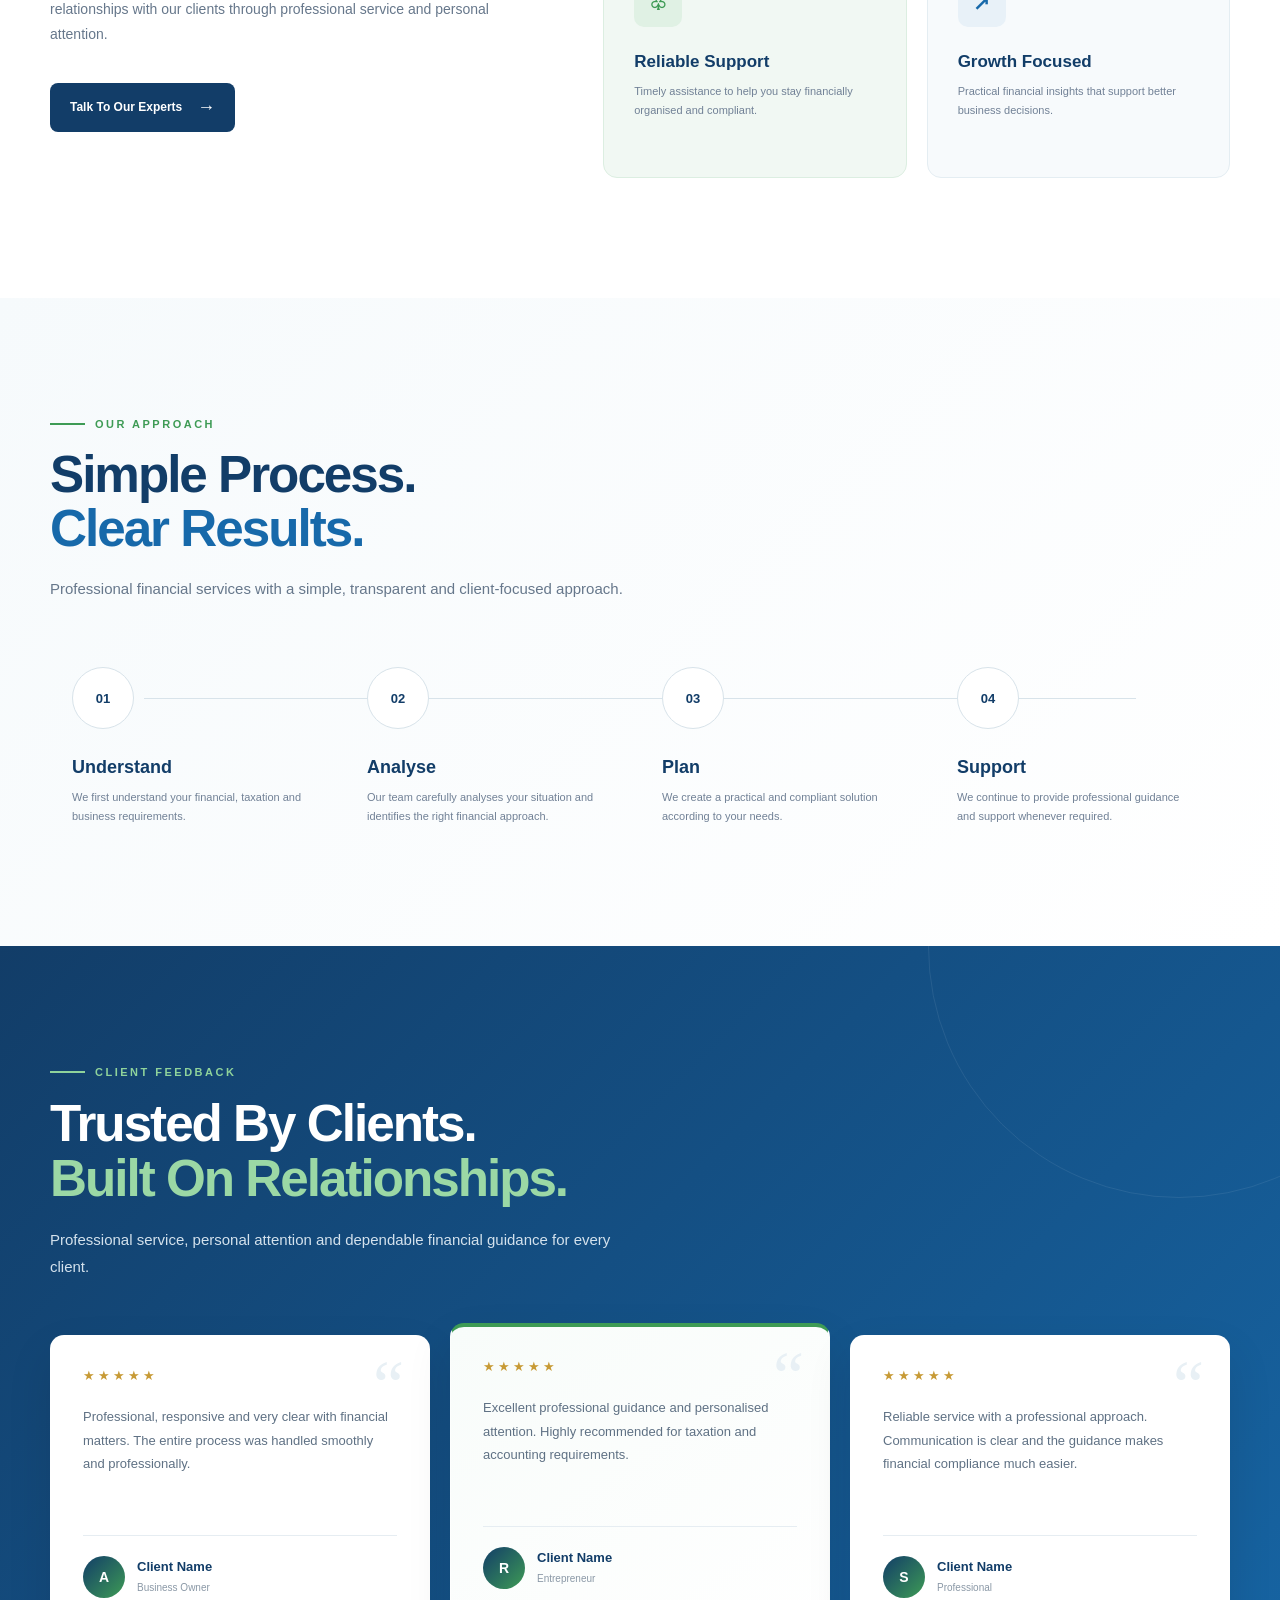
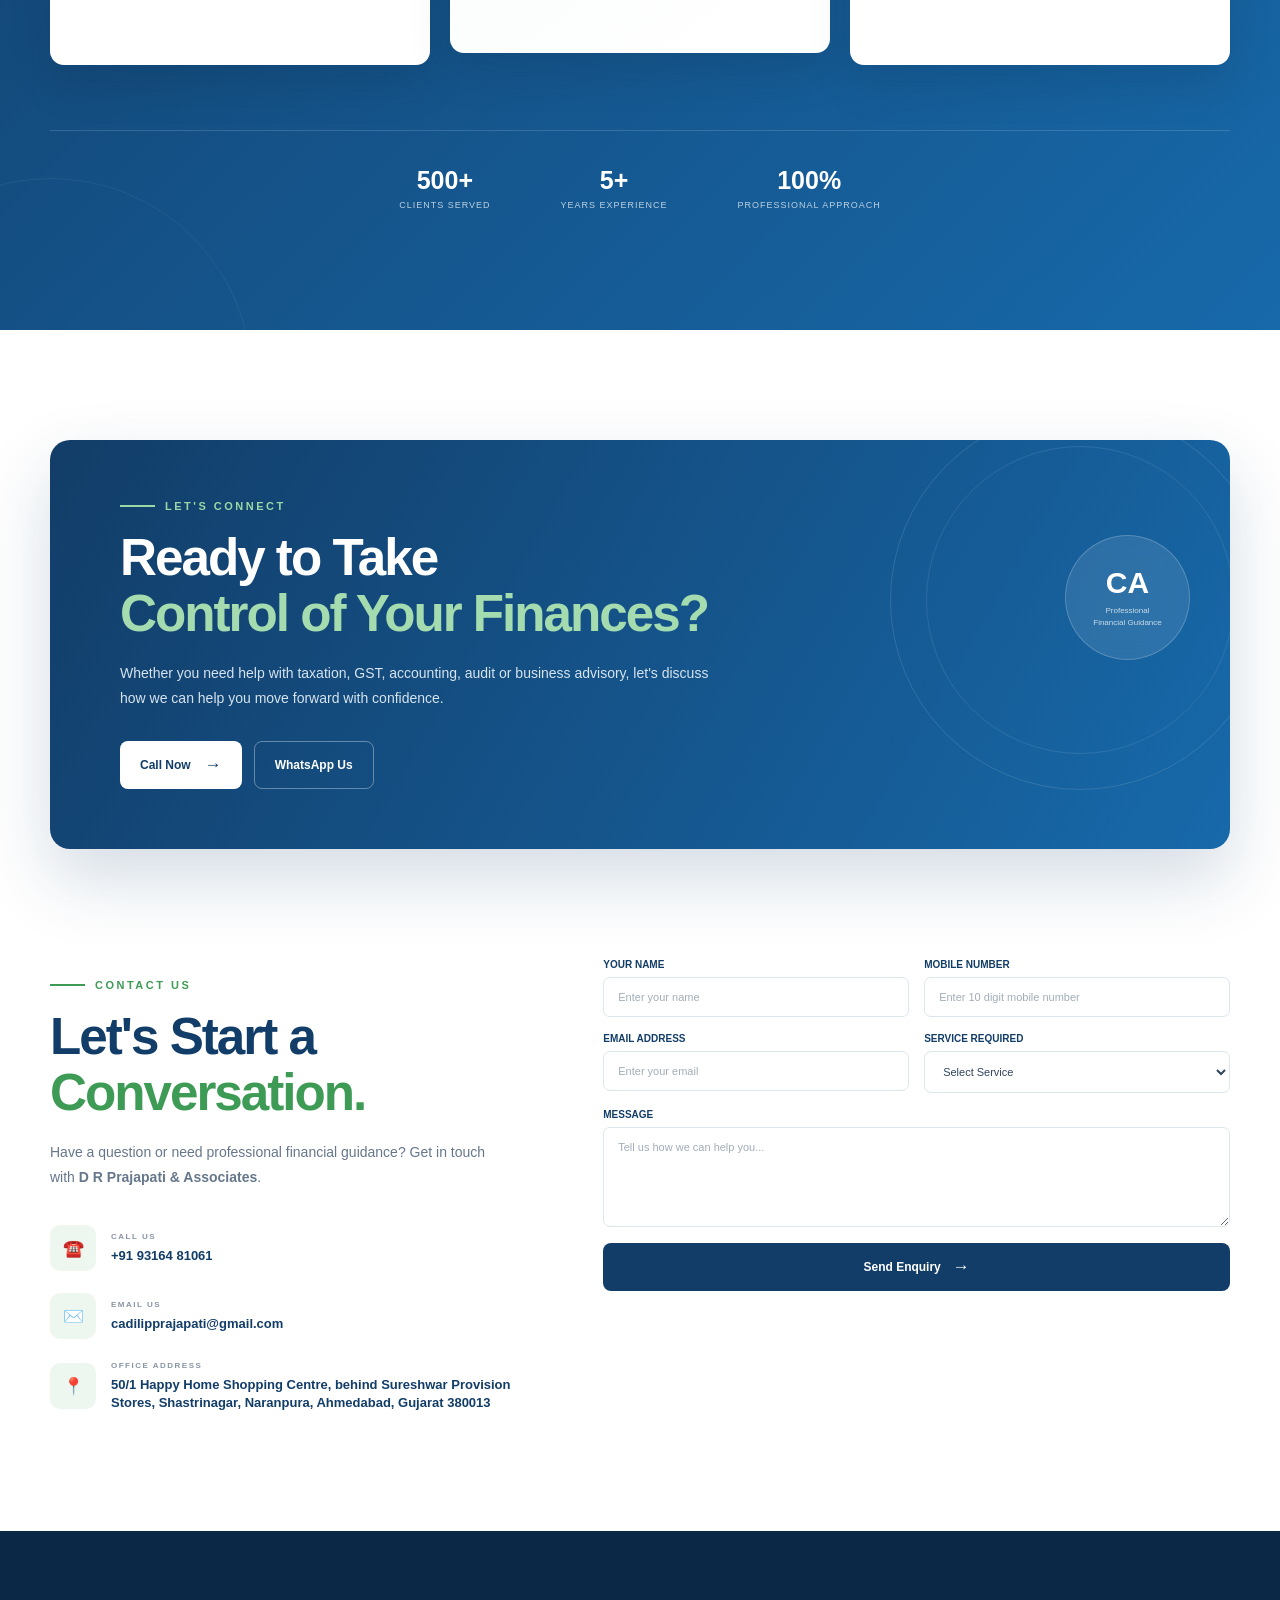
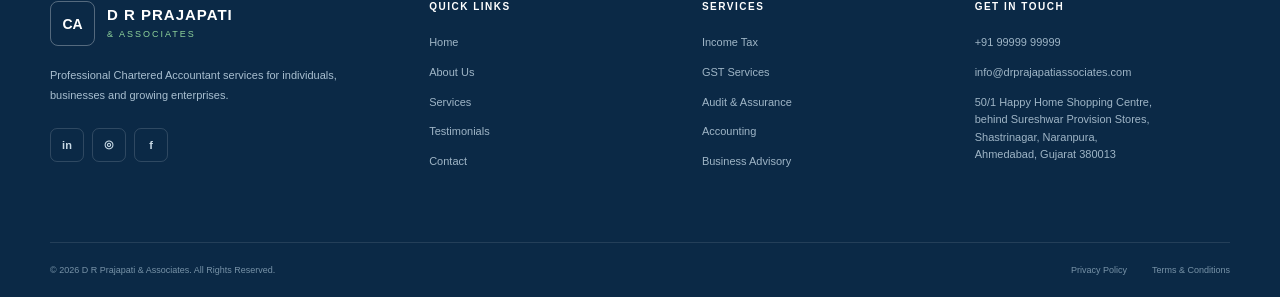
==== commit a7e7051a: "Update index.html" ====
--- a/index.html
+++ b/index.html
@@ -263,7 +263,7 @@
 
             <div class="about-experience">
 
-                <strong>15+</strong>
+                <strong>5+</strong>
 
                 <span>Years of<br>Professional Experience</span>
 
